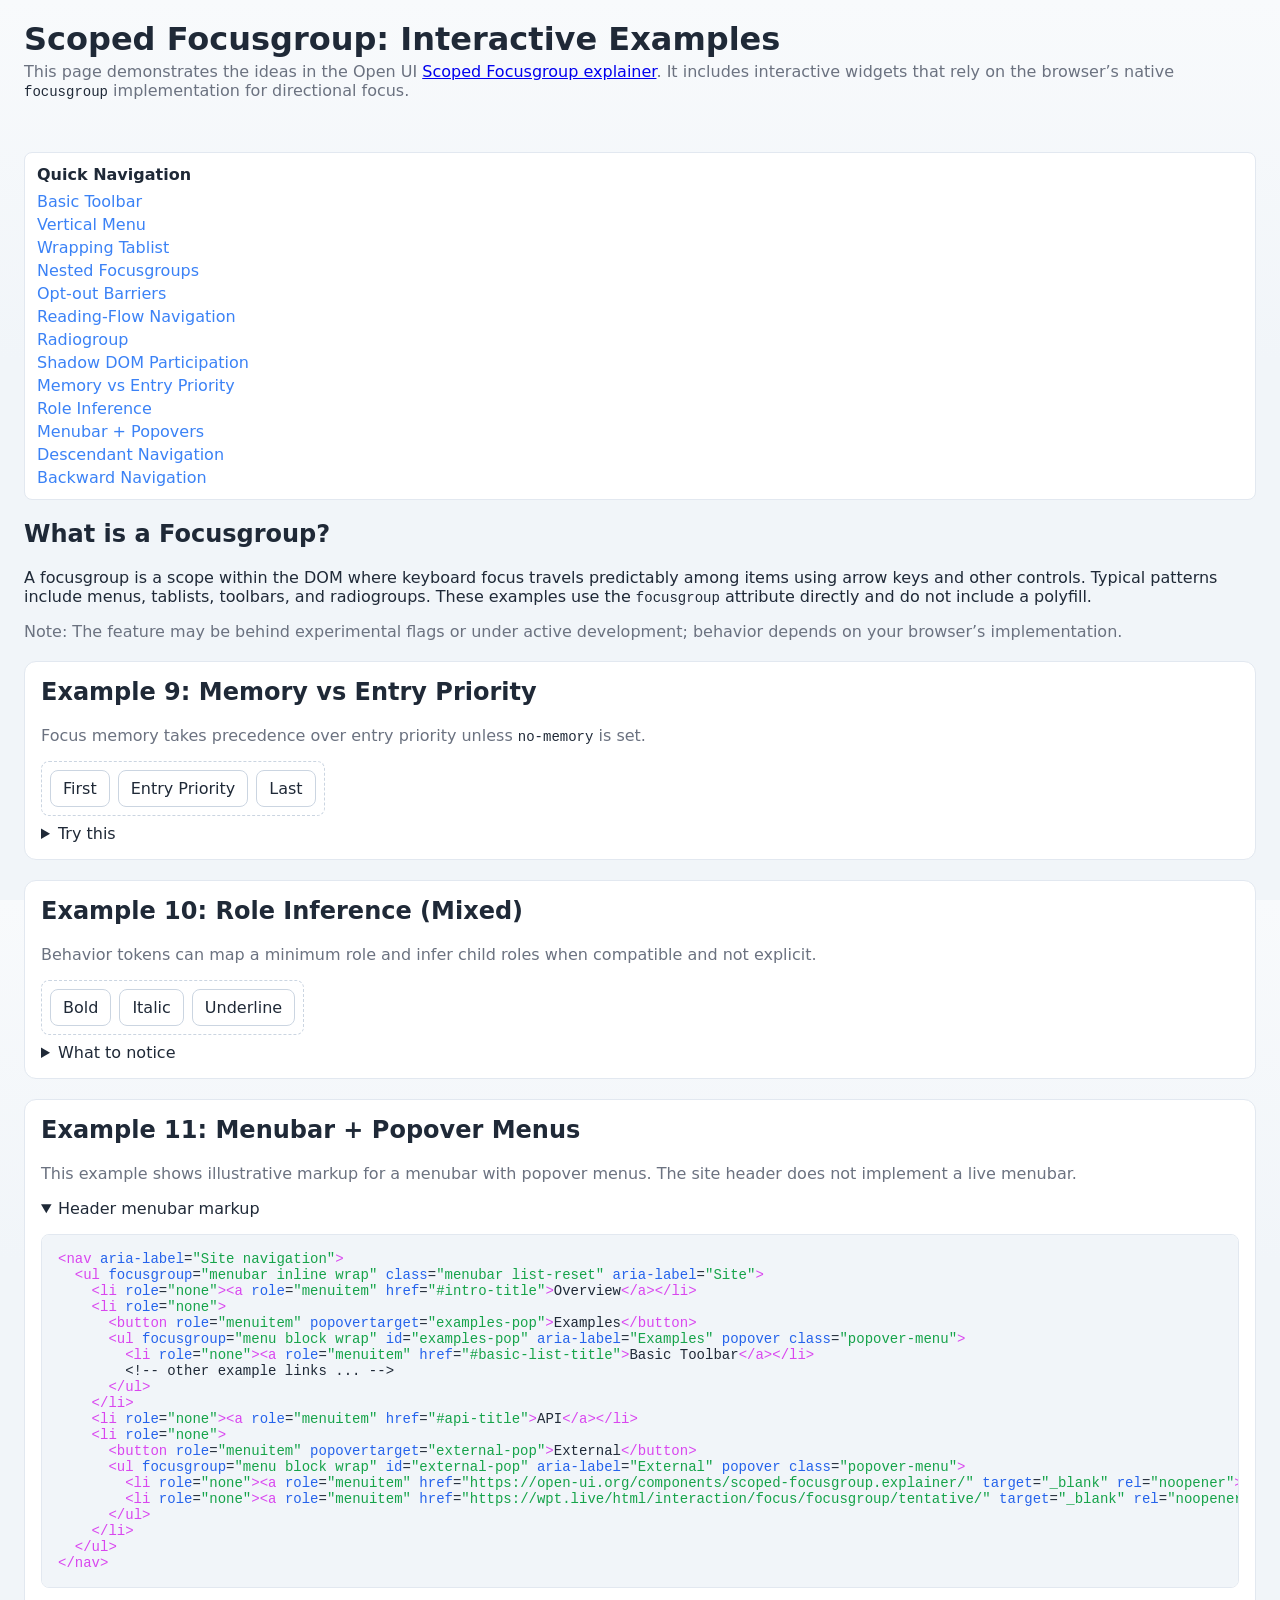
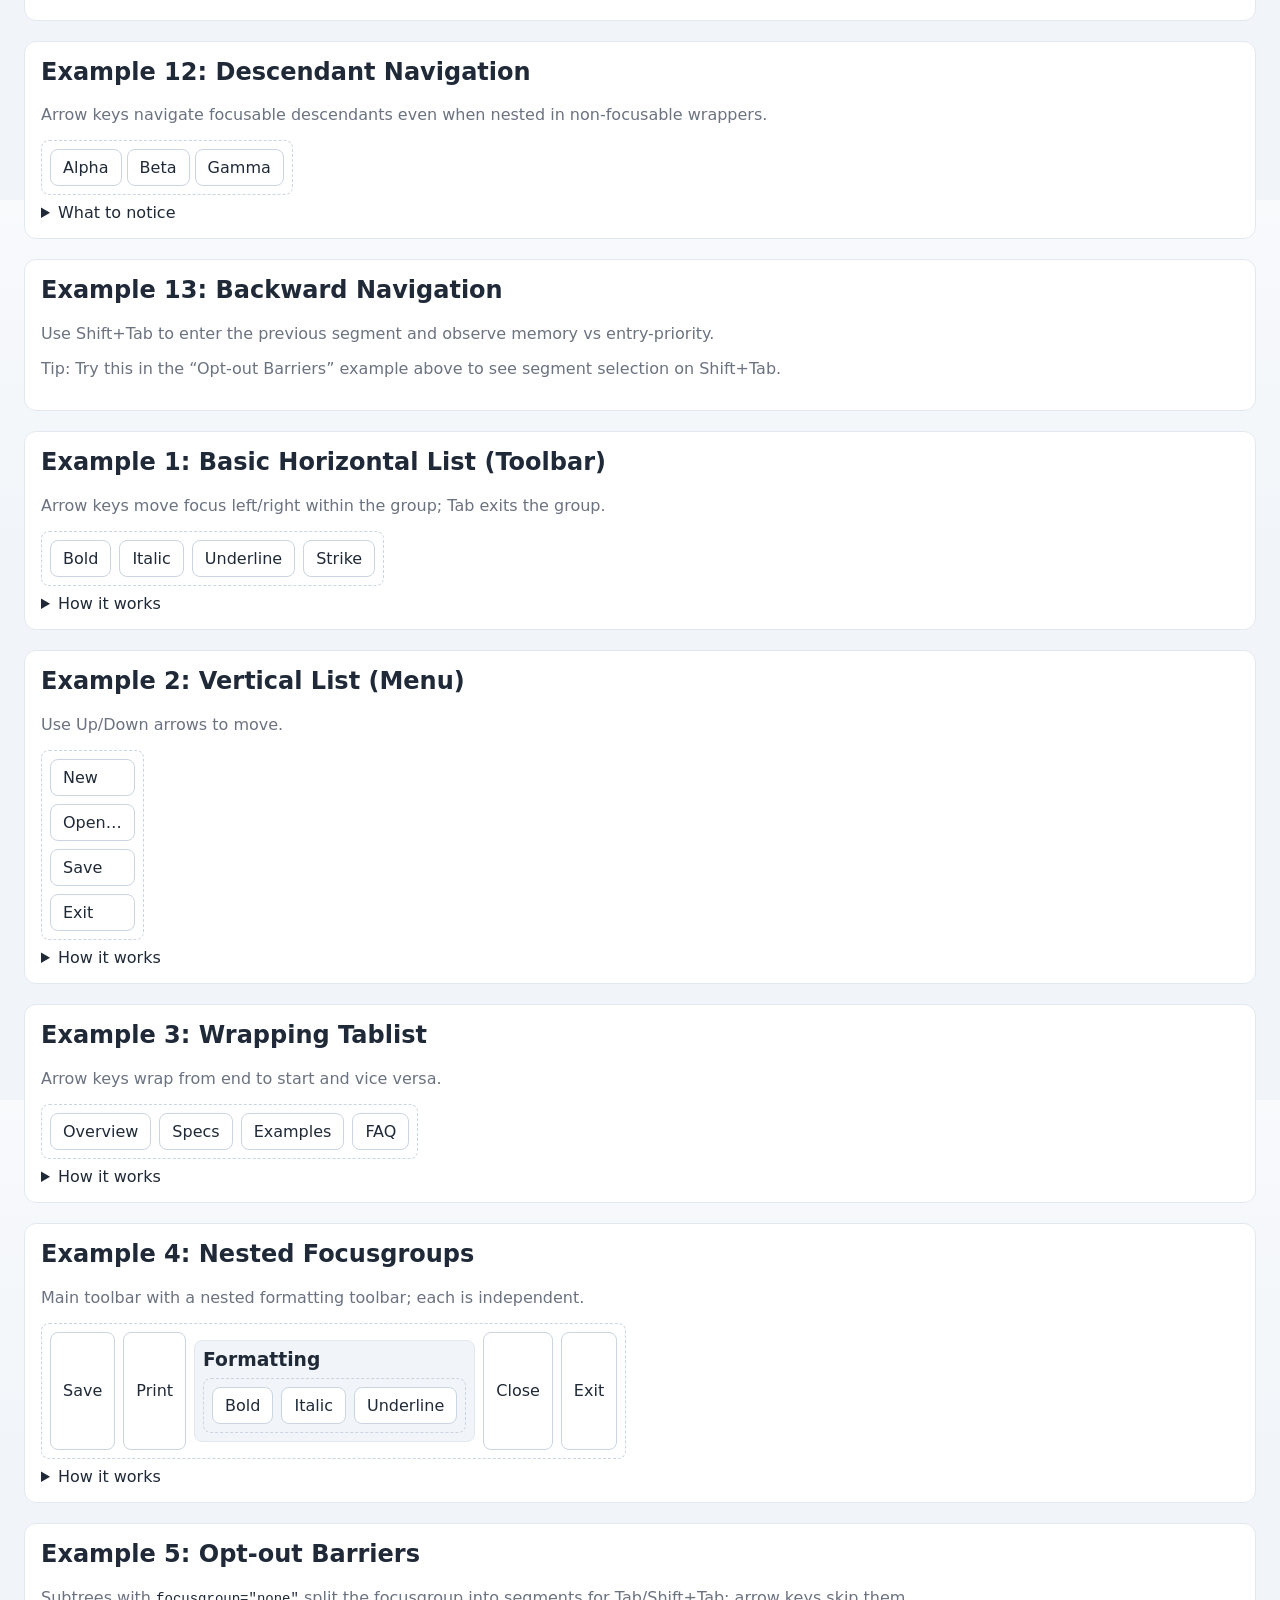
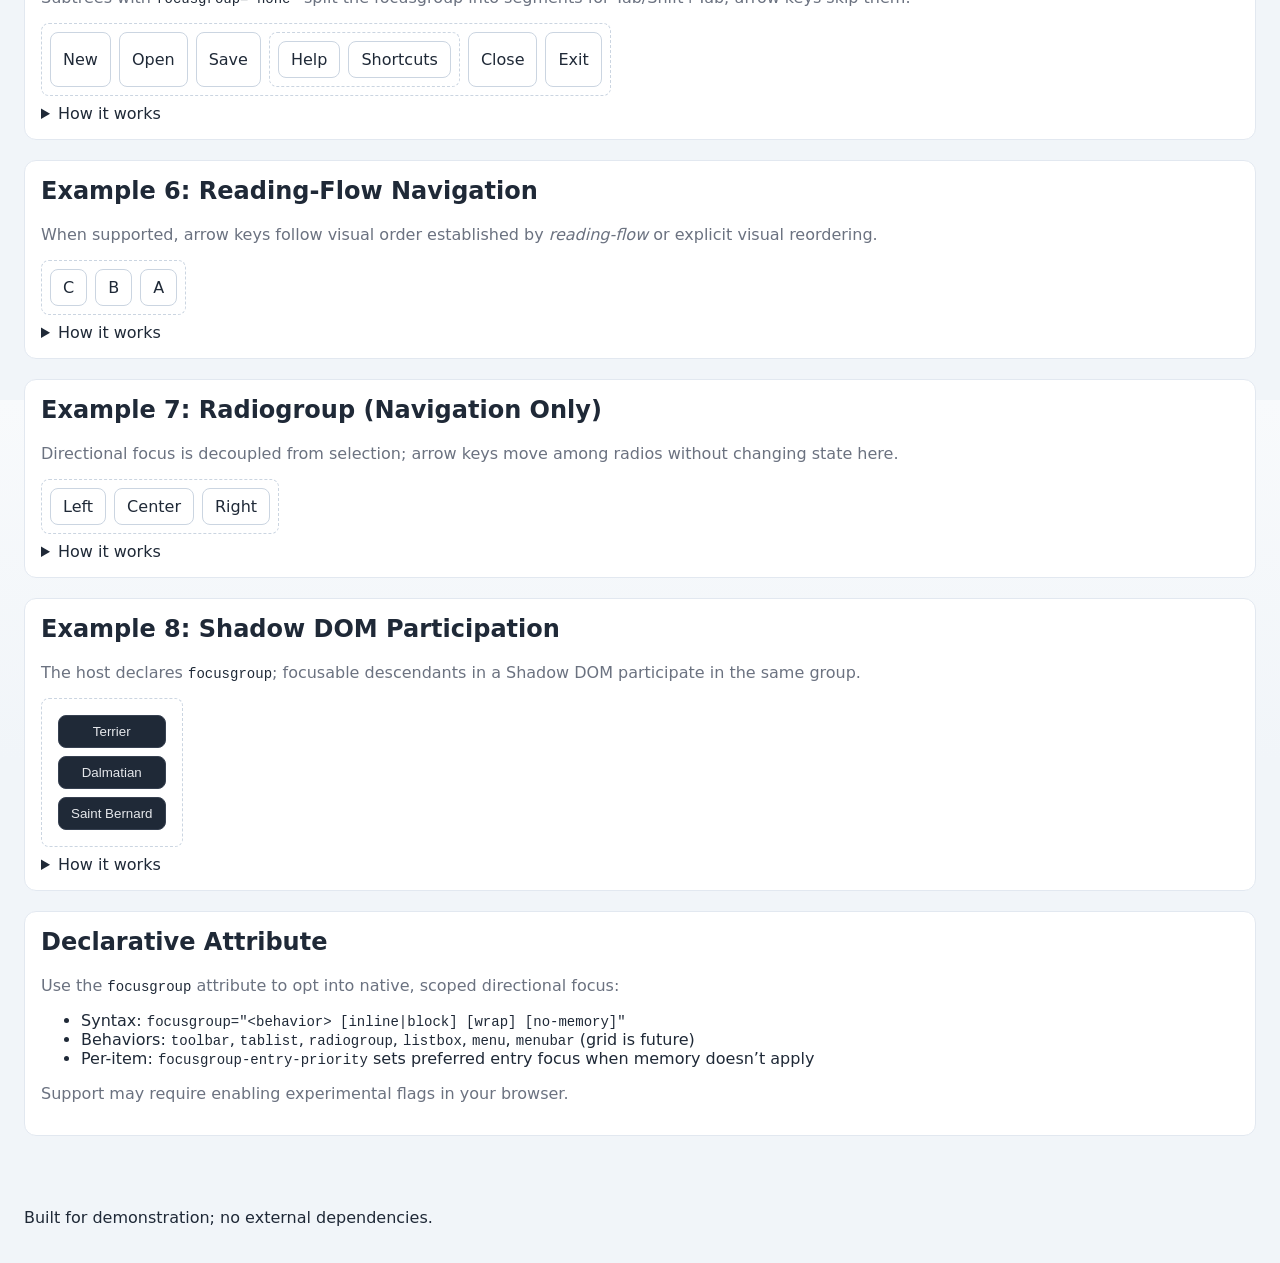
==== index.html @ 0ca44849 "Site." ====
<!doctype html>
<html lang="en">
<head>
  <meta charset="utf-8" />
  <meta name="viewport" content="width=device-width, initial-scale=1" />
  <title>Scoped Focusgroup Examples</title>
  <link rel="stylesheet" href="styles.css" />
</head>
<body>
  <header>
    <h1>Scoped Focusgroup: Interactive Examples</h1>
    <p>
      This page demonstrates the ideas in the Open UI
      <a href="https://open-ui.org/components/scoped-focusgroup.explainer/" target="_blank" rel="noopener">Scoped Focusgroup explainer</a>.
      It includes interactive widgets that rely on the browser’s native <code>focusgroup</code> implementation for directional focus.
    </p>
  </header>

  <main>
    <details class="toc" aria-label="Examples navigation" open>
      <summary>Quick Navigation</summary>
      <ul class="list-reset" focusgroup="menu block" aria-label="Table of contents">
        <li><a href="#basic-list-title">Basic Toolbar</a></li>
        <li><a href="#vertical-list-title">Vertical Menu</a></li>
        <li><a href="#wrapping-title">Wrapping Tablist</a></li>
        <li><a href="#nested-title">Nested Focusgroups</a></li>
        <li><a href="#optout-title">Opt-out Barriers</a></li>
        <li><a href="#readingflow-title">Reading-Flow Navigation</a></li>
        <li><a href="#radiogroup-title">Radiogroup</a></li>
        <li><a href="#shadow-title">Shadow DOM Participation</a></li>
        <li><a href="#memory-title">Memory vs Entry Priority</a></li>
        <li><a href="#inference-title">Role Inference</a></li>
        <li><a href="#menubar-title">Menubar + Popovers</a></li>
        <li><a href="#descendants-title">Descendant Navigation</a></li>
        <li><a href="#backward-title">Backward Navigation</a></li>
      </ul>
    </details>
    <section aria-labelledby="intro-title">
      <h2 id="intro-title">What is a Focusgroup?</h2>
      <p>
        A focusgroup is a scope within the DOM where keyboard focus travels predictably among items using arrow keys and other controls.
        Typical patterns include menus, tablists, toolbars, and radiogroups. These examples use the <code>focusgroup</code> attribute directly and do not include a polyfill.
      </p>
      <p class="muted">
        Note: The feature may be behind experimental flags or under active development; behavior depends on your browser’s implementation.
      </p>
    </section>

    <section aria-labelledby="memory-title" class="example">
      <h2 id="memory-title">Example 9: Memory vs Entry Priority</h2>
      <p>Focus memory takes precedence over entry priority unless <code>no-memory</code> is set.</p>
      <div focusgroup="toolbar inline" aria-label="Memory demo">
        <button>First</button>
        <button focusgroup-entry-priority>Entry Priority</button>
        <button>Last</button>
      </div>
      <details class="explain">
        <summary>Try this</summary>
        <ul>
          <li>Tab into the group: focus goes to “Entry Priority”.</li>
          <li>Use arrows to move to “Last”, then Tab away and Shift+Tab back: focus restores to “Last”.</li>
          <li>Change to <code>focusgroup="toolbar inline no-memory"</code> to always enter via “Entry Priority”.</li>
        </ul>
        <pre><code>&lt;div focusgroup="toolbar inline" aria-label="Memory demo"&gt;
  &lt;button&gt;First&lt;/button&gt;
  &lt;button focusgroup-entry-priority&gt;Entry Priority&lt;/button&gt;
  &lt;button&gt;Last&lt;/button&gt;
&lt;/div&gt;</code></pre>
      </details>
    </section>

    <section aria-labelledby="inference-title" class="example">
      <h2 id="inference-title">Example 10: Role Inference (Mixed)</h2>
      <p>Behavior tokens can map a minimum role and infer child roles when compatible and not explicit.</p>
      <nav id="inference-demo" focusgroup="menu inline wrap" aria-label="Formatting">
        <button focusgroup-entry-priority>Bold</button>
        <button role="menuitemcheckbox" aria-checked="true">Italic</button>
        <button>Underline</button>
      </nav>
      <details class="explain">
        <summary>What to notice</summary>
        <ul>
          <li>Children without explicit roles (Bold, Underline) may be interpreted as <code>menuitem</code> by the UA.</li>
          <li>Explicit <code>menuitemcheckbox</code> remains unchanged; tokens supply navigation behavior either way.</li>
        </ul>
        <pre><code>&lt;nav focusgroup="menu inline wrap" aria-label="Formatting"&gt;
  &lt;button focusgroup-entry-priority&gt;Bold&lt;/button&gt;
  &lt;button role="menuitemcheckbox" aria-checked="true"&gt;Italic&lt;/button&gt;
  &lt;button&gt;Underline&lt;/button&gt;
&lt;/nav&gt;</code></pre>
      </details>
    </section>

    <section aria-labelledby="menubar-title" class="example">
      <h2 id="menubar-title">Example 11: Menubar + Popover Menus</h2>
      <p>This example shows illustrative markup for a menubar with popover menus. The site header does not implement a live menubar.</p>
      <details class="explain" open>
        <summary>Header menubar markup</summary>
        <pre><code>&lt;nav aria-label="Site navigation"&gt;
  &lt;ul focusgroup="menubar inline wrap" class="menubar list-reset" aria-label="Site"&gt;
    &lt;li role="none"&gt;&lt;a role="menuitem" href="#intro-title"&gt;Overview&lt;/a&gt;&lt;/li&gt;
    &lt;li role="none"&gt;
      &lt;button role="menuitem" popovertarget="examples-pop"&gt;Examples&lt;/button&gt;
      &lt;ul focusgroup="menu block wrap" id="examples-pop" aria-label="Examples" popover class="popover-menu"&gt;
        &lt;li role="none"&gt;&lt;a role="menuitem" href="#basic-list-title"&gt;Basic Toolbar&lt;/a&gt;&lt;/li&gt;
        &lt;!-- other example links ... --&gt;
      &lt;/ul&gt;
    &lt;/li&gt;
    &lt;li role="none"&gt;&lt;a role="menuitem" href="#api-title"&gt;API&lt;/a&gt;&lt;/li&gt;
    &lt;li role="none"&gt;
      &lt;button role="menuitem" popovertarget="external-pop"&gt;External&lt;/button&gt;
      &lt;ul focusgroup="menu block wrap" id="external-pop" aria-label="External" popover class="popover-menu"&gt;
        &lt;li role="none"&gt;&lt;a role="menuitem" href="https://open-ui.org/components/scoped-focusgroup.explainer/" target="_blank" rel="noopener"&gt;Open UI&lt;/a&gt;&lt;/li&gt;
        &lt;li role="none"&gt;&lt;a role="menuitem" href="https://wpt.live/html/interaction/focus/focusgroup/tentative/" target="_blank" rel="noopener"&gt;WPT tests&lt;/a&gt;&lt;/li&gt;
      &lt;/ul&gt;
    &lt;/li&gt;
  &lt;/ul&gt;
&lt;/nav&gt;</code></pre>
      </details>
    </section>

    <section aria-labelledby="descendants-title" class="example">
      <h2 id="descendants-title">Example 12: Descendant Navigation</h2>
      <p>Arrow keys navigate focusable descendants even when nested in non-focusable wrappers.</p>
      <div focusgroup="toolbar inline" aria-label="Nested wrappers">
        <div>
          <span><button>Alpha</button></span>
          <span><button>Beta</button></span>
          <span><button>Gamma</button></span>
        </div>
      </div>
      <details class="explain">
        <summary>What to notice</summary>
        <ul>
          <li>Only the <code>button</code> descendants participate; wrappers are skipped.</li>
          <li>Directional movement follows reading/visual order, not DOM nesting depth.</li>
        </ul>
      </details>
    </section>

    <section aria-labelledby="backward-title" class="example">
      <h2 id="backward-title">Example 13: Backward Navigation</h2>
      <p>Use Shift+Tab to enter the previous segment and observe memory vs entry-priority.</p>
      <p class="muted">Tip: Try this in the “Opt-out Barriers” example above to see segment selection on Shift+Tab.</p>
    </section>

    <section aria-labelledby="basic-list-title" class="example">
      <h2 id="basic-list-title">Example 1: Basic Horizontal List (Toolbar)</h2>
      <p>
        Arrow keys move focus left/right within the group; Tab exits the group.
      </p>
      <div focusgroup="toolbar inline" aria-label="Text formatting">
        <button type="button">Bold</button>
        <button type="button">Italic</button>
        <button type="button">Underline</button>
        <button type="button">Strike</button>
      </div>
      <details class="explain">
        <summary>How it works</summary>
        <pre><code>&lt;div focusgroup="toolbar inline" aria-label="Text formatting"&gt;
  &lt;button type="button"&gt;Bold&lt;/button&gt;
  &lt;button type="button"&gt;Italic&lt;/button&gt;
  &lt;button type="button"&gt;Underline&lt;/button&gt;
  &lt;button type="button"&gt;Strike&lt;/button&gt;
&lt;/div&gt;</code></pre>
        <ul>
          <li><strong>Native</strong> roving focus, arrow keys, and memory are handled by the browser.</li>
          <li><code>focusgroup="toolbar inline"</code> enables toolbar behavior and limits to the inline axis.</li>
        </ul>
      </details>
    </section>

    <section aria-labelledby="vertical-list-title" class="example">
      <h2 id="vertical-list-title">Example 2: Vertical List (Menu)</h2>
      <p>Use Up/Down arrows to move.</p>
      <div focusgroup="menu block" aria-label="File actions">
        <div class="item" tabindex="0">New</div>
        <div class="item" tabindex="0">Open…</div>
        <div class="item" tabindex="0">Save</div>
        <div class="item" tabindex="0">Exit</div>
      </div>
      <details class="explain">
        <summary>How it works</summary>
        <pre><code>&lt;div focusgroup="menu block" aria-label="File actions"&gt;
  &lt;div class="item" tabindex="0"&gt;New&lt;/div&gt;
  &lt;div class="item" tabindex="0"&gt;Open…&lt;/div&gt;
  &lt;div class="item" tabindex="0"&gt;Save&lt;/div&gt;
  &lt;div class="item" tabindex="0"&gt;Exit&lt;/div&gt;
&lt;/div&gt;</code></pre>
        <ul>
          <li><code>focusgroup="menu block"</code> limits movement to the block axis (Up/Down).</li>
          <li>Items are simple <code>div</code>s with <code>tabindex="0"</code>.</li>
        </ul>
      </details>
    </section>

    <section aria-labelledby="wrapping-title" class="example">
      <h2 id="wrapping-title">Example 3: Wrapping Tablist</h2>
      <p>Arrow keys wrap from end to start and vice versa.</p>
      <div focusgroup="tablist inline wrap no-memory" aria-label="Sections">
        <button role="tab" type="button" aria-selected="true" focusgroup-entry-priority>Overview</button>
        <button role="tab" type="button" aria-selected="false">Specs</button>
        <button role="tab" type="button" aria-selected="false">Examples</button>
        <button role="tab" type="button" aria-selected="false">FAQ</button>
      </div>
      <details class="explain">
        <summary>How it works</summary>
        <pre><code>&lt;div focusgroup="tablist inline wrap no-memory" aria-label="Sections"&gt;
  &lt;button role="tab" type="button" aria-selected="true" focusgroup-entry-priority&gt;Overview&lt;/button&gt;
  &lt;button role="tab" type="button" aria-selected="false"&gt;Specs&lt;/button&gt;
  &lt;button role="tab" type="button" aria-selected="false"&gt;Examples&lt;/button&gt;
  &lt;button role="tab" type="button" aria-selected="false"&gt;FAQ&lt;/button&gt;
&lt;/div&gt;</code></pre>
        <ul>
          <li><code>wrap</code> enables end-to-start wrapping.</li>
          <li><code>no-memory</code> plus <code>focusgroup-entry-priority</code> ensures the selected tab gets focus on re-entry.</li>
        </ul>
      </details>
    </section>

    <section aria-labelledby="nested-title" class="example">
      <h2 id="nested-title">Example 4: Nested Focusgroups</h2>
      <p>Main toolbar with a nested formatting toolbar; each is independent.</p>
      <div focusgroup="toolbar inline" aria-label="Main toolbar">
        <button type="button">Save</button>
        <button type="button" focusgroup-entry-priority>Print</button>

        <div class="card">
          <h3>Formatting</h3>
          <div focusgroup="toolbar inline wrap" aria-label="Text formatting">
            <button type="button">Bold</button>
            <button type="button" focusgroup-entry-priority>Italic</button>
            <button type="button">Underline</button>
          </div>
        </div>

        <button type="button">Close</button>
        <button type="button" focusgroup-entry-priority>Exit</button>
      </div>
      <details class="explain">
        <summary>How it works</summary>
        <pre><code>&lt;div focusgroup="toolbar inline" aria-label="Main toolbar"&gt;
  &lt;button type="button"&gt;Save&lt;/button&gt;
  &lt;button type="button" focusgroup-entry-priority&gt;Print&lt;/button&gt;

  &lt;div class="card"&gt;
    &lt;h3&gt;Formatting&lt;/h3&gt;
    &lt;div focusgroup="toolbar inline wrap" aria-label="Text formatting"&gt;
      &lt;button type="button"&gt;Bold&lt;/button&gt;
      &lt;button type="button" focusgroup-entry-priority&gt;Italic&lt;/button&gt;
      &lt;button type="button"&gt;Underline&lt;/button&gt;
    &lt;/div&gt;
  &lt;/div&gt;

  &lt;button type="button"&gt;Close&lt;/button&gt;
  &lt;button type="button" focusgroup-entry-priority&gt;Exit&lt;/button&gt;
&lt;/div&gt;</code></pre>
        <ul>
          <li>Declaring <code>focusgroup</code> on a nested container creates an independent group.</li>
          <li>Entry priority is evaluated per group; Tab moves between segments.</li>
        </ul>
      </details>
    </section>

    <section aria-labelledby="optout-title" class="example">
      <h2 id="optout-title">Example 5: Opt-out Barriers</h2>
      <p>Subtrees with <code>focusgroup="none"</code> split the focusgroup into segments for Tab/Shift+Tab; arrow keys skip them.</p>
      <div focusgroup="toolbar inline wrap" aria-label="Document toolbar">
        <button>New</button>
        <button focusgroup-entry-priority>Open</button>
        <button>Save</button>

        <span focusgroup="none" aria-label="Help section">
          <button>Help</button>
          <button>Shortcuts</button>
        </span>

        <button>Close</button>
        <button focusgroup-entry-priority>Exit</button>
      </div>
      <details class="explain">
        <summary>How it works</summary>
        <pre><code>&lt;div focusgroup="toolbar inline wrap" aria-label="Document toolbar"&gt;
  &lt;button&gt;New&lt;/button&gt;
  &lt;button focusgroup-entry-priority&gt;Open&lt;/button&gt;
  &lt;button&gt;Save&lt;/button&gt;
  &lt;span focusgroup="none" aria-label="Help section"&gt;
    &lt;button&gt;Help&lt;/button&gt;
    &lt;button&gt;Shortcuts&lt;/button&gt;
  &lt;/span&gt;
  &lt;button&gt;Close&lt;/button&gt;
  &lt;button focusgroup-entry-priority&gt;Exit&lt;/button&gt;
&lt;/div&gt;</code></pre>
        <ul>
          <li>Tab navigation enters each segment separately; memory and entry priority apply per segment.</li>
          <li>Arrow keys traverse across segments, skipping the opted-out subtree.</li>
        </ul>
      </details>
    </section>

    <section aria-labelledby="readingflow-title" class="example">
      <h2 id="readingflow-title">Example 6: Reading-Flow Navigation</h2>
      <p>When supported, arrow keys follow visual order established by <em>reading-flow</em> or explicit visual reordering.</p>
      <div focusgroup="toolbar" aria-label="Visual order toolbar" class="visual-reorder" style="reading-flow:flex-visual;">
        <button>A</button>
        <button>B</button>
        <button>C</button>
      </div>
      <details class="explain">
        <summary>How it works</summary>
        <pre><code>&lt;div focusgroup="toolbar" style="display:flex; flex-direction:row-reverse; reading-flow:flex-visual"&gt;
  &lt;button&gt;A&lt;/button&gt;
  &lt;button&gt;B&lt;/button&gt;
  &lt;button&gt;C&lt;/button&gt;
&lt;/div&gt;</code></pre>
        <ul>
          <li>Visual order is C → B → A; arrow keys should follow visual direction when reading-flow is honored.</li>
          <li>If unsupported, navigation may fall back to DOM order.</li>
        </ul>
      </details>
    </section>

    <section aria-labelledby="radiogroup-title" class="example">
      <h2 id="radiogroup-title">Example 7: Radiogroup (Navigation Only)</h2>
      <p>Directional focus is decoupled from selection; arrow keys move among radios without changing state here.</p>
      <div focusgroup="radiogroup inline" aria-label="Text alignment">
        <button role="radio" aria-checked="true">Left</button>
        <button role="radio" aria-checked="false">Center</button>
        <button role="radio" aria-checked="false">Right</button>
      </div>
      <details class="explain">
        <summary>How it works</summary>
        <pre><code>&lt;div focusgroup="radiogroup inline" aria-label="Text alignment"&gt;
  &lt;button role="radio" aria-checked="true"&gt;Left&lt;/button&gt;
  &lt;button role="radio" aria-checked="false"&gt;Center&lt;/button&gt;
  &lt;button role="radio" aria-checked="false"&gt;Right&lt;/button&gt;
&lt;/div&gt;</code></pre>
        <ul>
          <li>Focusgroup handles directional movement; selection management (aria-checked) would be author code.</li>
        </ul>
      </details>
    </section>

    <section aria-labelledby="shadow-title" class="example">
      <h2 id="shadow-title">Example 8: Shadow DOM Participation</h2>
      <p>The host declares <code>focusgroup</code>; focusable descendants in a Shadow DOM participate in the same group.</p>
      <x-listbox focusgroup="listbox block" aria-label="Cute dogs"></x-listbox>
      <details class="explain">
        <summary>How it works</summary>
        <pre><code>&lt;x-listbox focusgroup="listbox block" aria-label="Cute dogs"&gt;&lt;/x-listbox&gt;
// JS defines &lt;x-listbox&gt; with shadow children that are focusable.
// When supported, arrow navigation reaches into shadow content.
        </code></pre>
        <ul>
          <li>Focusgroup behavior crosses Shadow DOM boundaries (subject to implementation).</li>
          <li>Nested focusgroups inside a shadow would be independent, as usual.</li>
        </ul>
      </details>
    </section>

    <section aria-labelledby="api-title" class="example">
      <h2 id="api-title">Declarative Attribute</h2>
      <p>Use the <code>focusgroup</code> attribute to opt into native, scoped directional focus:</p>
      <ul>
        <li>Syntax: <code>focusgroup="&lt;behavior&gt; [inline|block] [wrap] [no-memory]"</code></li>
        <li>Behaviors: <code>toolbar</code>, <code>tablist</code>, <code>radiogroup</code>, <code>listbox</code>, <code>menu</code>, <code>menubar</code> (grid is future)</li>
        <li>Per-item: <code>focusgroup-entry-priority</code> sets preferred entry focus when memory doesn’t apply</li>
      </ul>
      <p class="muted">Support may require enabling experimental flags in your browser.</p>
    </section>
  </main>

  <footer>
    <p>Built for demonstration; no external dependencies.</p>
  </footer>
  <script src="scripts.js"></script>
</body>
</html>
---- styles.css ----
:root {
  --bg: #0f172a;
  --bg-gradient-end: #111827;
  --panel: #111827;
  --text: #e5e7eb;
  --muted: #9ca3af;
  --accent: #60a5fa;
  --focus: #f59e0b;
  --border-subtle: #1f2937;
  --border-strong: #374151;
  --button-bg: #1f2937;
  --button-hover-border: #4b5563;
  --card-bg: #0b1020;
  --token-tag: #f472b6;
  --token-attr: #60a5fa;
  --token-string: #a3e635;
  --token-comment: #6b7280;
}

* { box-sizing: border-box; }
html, body { height: 100%; }
body {
  margin: 0;
  font-family: ui-sans-serif, system-ui, -apple-system, Segoe UI, Roboto, "Helvetica Neue", Arial, "Noto Sans", "Apple Color Emoji", "Segoe UI Emoji";
  background: linear-gradient(180deg, var(--bg), var(--bg-gradient-end) 40%);
  color: var(--text);
}
header, footer {
  padding: 1.25rem 1.5rem;
  background: transparent;
}
header h1 { margin: 0 0 .25rem; font-weight: 700; }
header p { margin: .25rem 0 0; color: var(--muted); }
main { padding: 1rem 1.5rem; }

.example { margin: 1.25rem 0; padding: 1rem; background: var(--panel); border-radius: .75rem; border: 1px solid var(--border-subtle); }
.example h2 { margin-top: 0; }
.example p { color: var(--muted); }
.explain { margin-top: .5rem; }
.explain summary { cursor: pointer; }
.toc { margin: 1rem 0; padding: .75rem; background: var(--panel); border: 1px solid var(--border-subtle); border-radius: .5rem; }
.toc > summary { cursor: pointer; margin: 0 0 .5rem; font-weight: 600; list-style: none; }
.toc > summary::-webkit-details-marker { display: none; }
.toc a { color: var(--accent); text-decoration: none; }
.toc a:hover { text-decoration: underline; }

/* Make the TOC's focusgroup look like a simple list */
.toc [focusgroup] {
  display: flex;
  flex-direction: column;
  gap: .25rem;
  padding: 0;
  border: 0;
}

.section-link { margin-left: .5rem; color: var(--muted); text-decoration: none; }
.section-link:hover { color: var(--accent); text-decoration: underline; }


  /* Shared layout utilities to avoid inline duplication */
  .list-reset { list-style: none; padding: 0; margin: 0; }
  .menubar { display: flex; gap: .75rem; }
  .popover-menu {
    list-style: none;
    margin: .5rem 0;
    padding: .5rem;
    background: var(--panel);
    border: 1px solid var(--border-subtle);
    border-radius: .5rem;
    box-shadow: 0 8px 24px rgba(0,0,0,0.35);
    min-width: 220px;
  }
  .popover-menu { display: none; }
  .popover-menu:popover-open { display: block; }
  .popover-menu a[role="menuitem"],
  .popover-menu button[role="menuitem"] {
    display: block;
    width: 100%;
    text-align: left;
    padding: .5rem .75rem;
    border: 1px solid transparent;
    background: transparent;
    color: var(--text);
    border-radius: .375rem;
    text-decoration: none;
  }
  .popover-menu a[role="menuitem"]:hover,
  .popover-menu button[role="menuitem"]:hover {
    border-color: var(--button-hover-border);
    background: rgba(255,255,255,0.04);
  }
  .visual-reorder { display: flex; flex-direction: row-reverse; gap: .5rem; }

[focusgroup] {
  display: inline-flex;
  gap: .5rem;
  padding: .5rem;
  border: 1px dashed var(--border-strong);
  border-radius: .5rem;
}
[focusgroup][data-orientation="vertical"],
[focusgroup~="block"] {
  display: inline-flex;
  flex-direction: column;
}

button, .item, select {
  appearance: none;
  border: 1px solid var(--border-strong);
  background: var(--button-bg);
  color: var(--text);
  padding: .5rem .75rem;
  border-radius: .5rem;
  cursor: pointer;
  font-family: inherit;
  font-size: inherit;
}
button:focus-visible, .item:focus-visible, select:focus-visible { outline: 2px solid var(--focus); outline-offset: 2px; }
button:hover, .item:hover, select:hover { border-color: var(--button-hover-border); }

.card { margin: .5rem 0; padding: .5rem; border-radius: .5rem; background: var(--card-bg); border: 1px solid var(--border-subtle); }
.card h3 { margin: 0 0 .5rem; }

.scroll-container {
  overflow-x: auto;
  white-space: nowrap;
  max-width: 300px;
  padding-bottom: .5rem; /* Space for scrollbar */
}

pre {
  background: var(--card-bg);
  padding: 1rem;
  border-radius: .5rem;
  overflow-x: auto;
  border: 1px solid var(--border-subtle);
  margin: 1rem 0;
}
code {
  font-family: ui-monospace, SFMono-Regular, Menlo, Monaco, Consolas, "Liberation Mono", "Courier New", monospace;
  font-size: .875rem;
  color: var(--text);
}
.token-tag { color: var(--token-tag); }
.token-attr { color: var(--token-attr); }
.token-string { color: var(--token-string); }
.token-comment { color: var(--token-comment); }

.muted { color: var(--muted); }

@media (prefers-color-scheme: light) {
  :root {
    --bg: #f8fafc;
    --bg-gradient-end: #f1f5f9;
    --panel: #ffffff;
    --text: #1f2937;
    --muted: #6b7280;
    --accent: #3b82f6;
    --focus: #d97706;
    --border-subtle: #e2e8f0;
    --border-strong: #cbd5e1;
    --button-bg: #ffffff;
    --button-hover-border: #94a3b8;
    --card-bg: #f1f5f9;
    --token-tag: #d946ef;
    --token-attr: #2563eb;
    --token-string: #16a34a;
    --token-comment: #6b7280;
  }
}
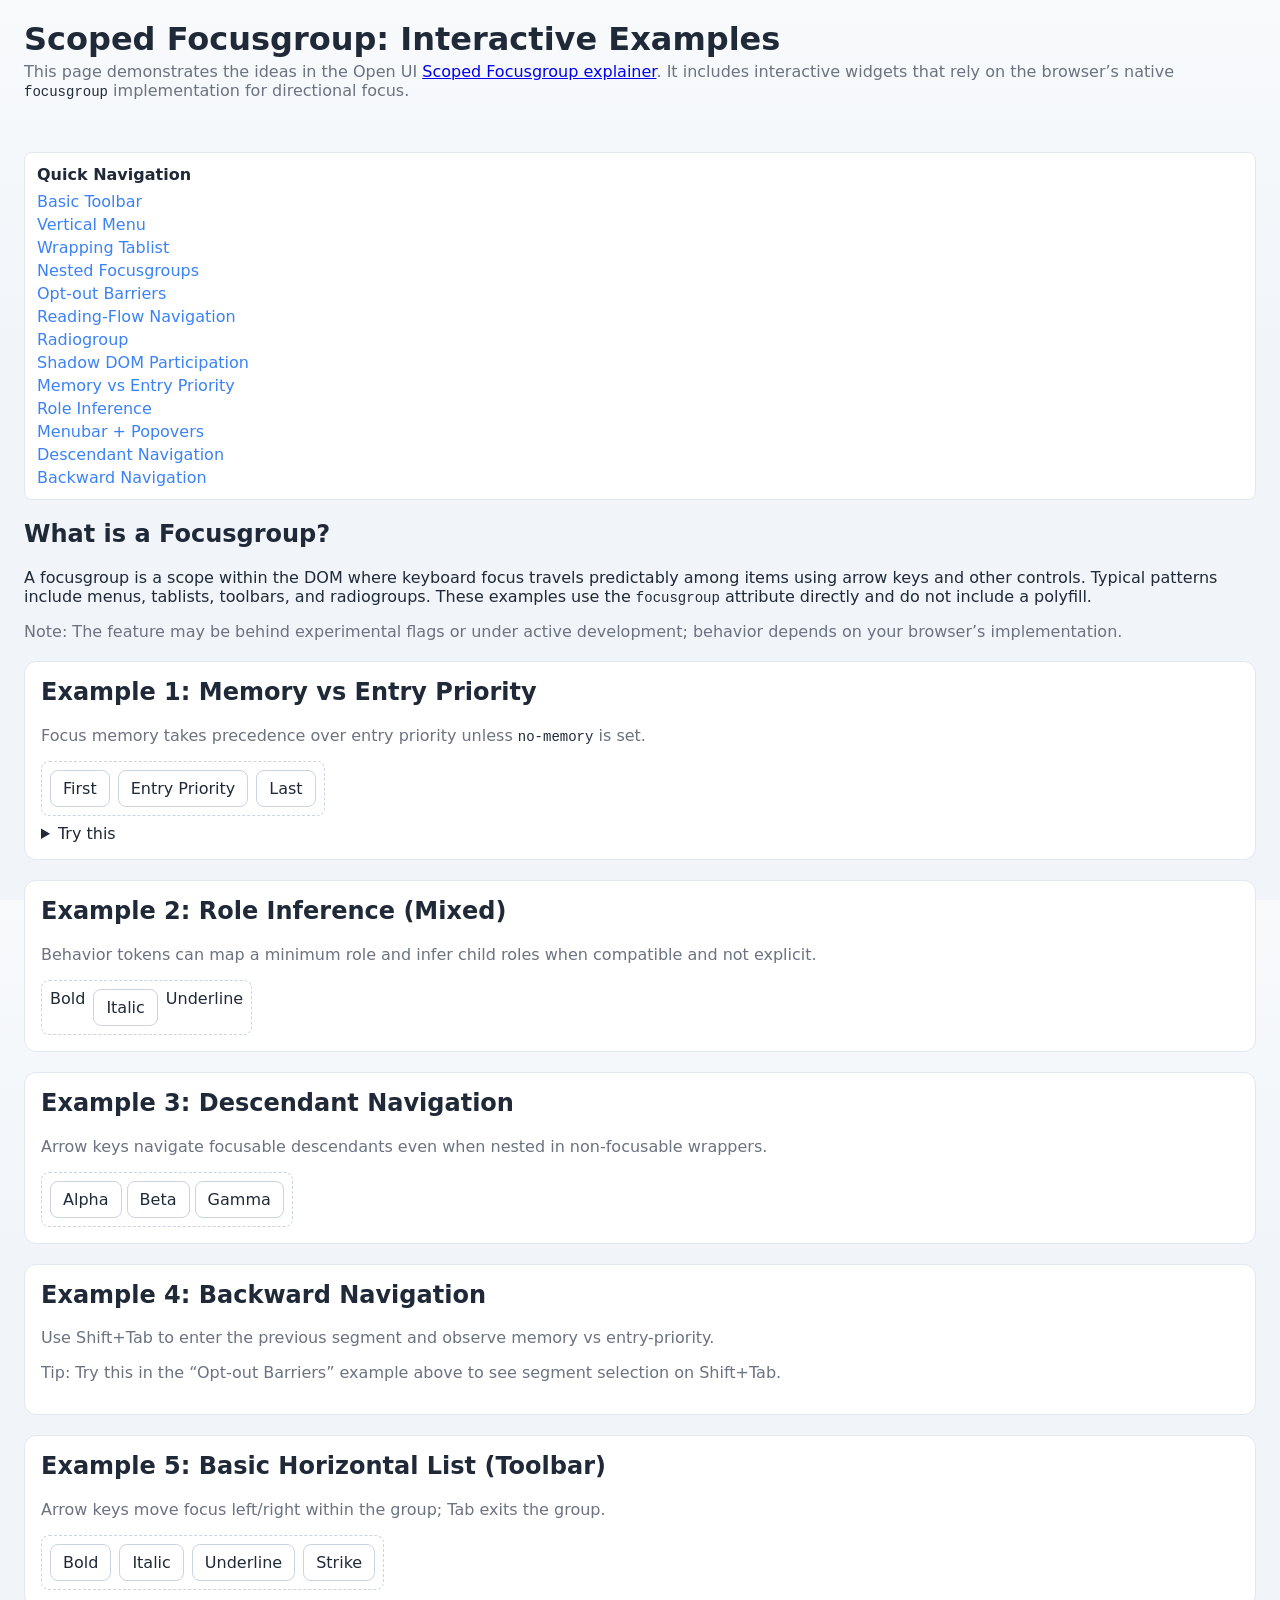
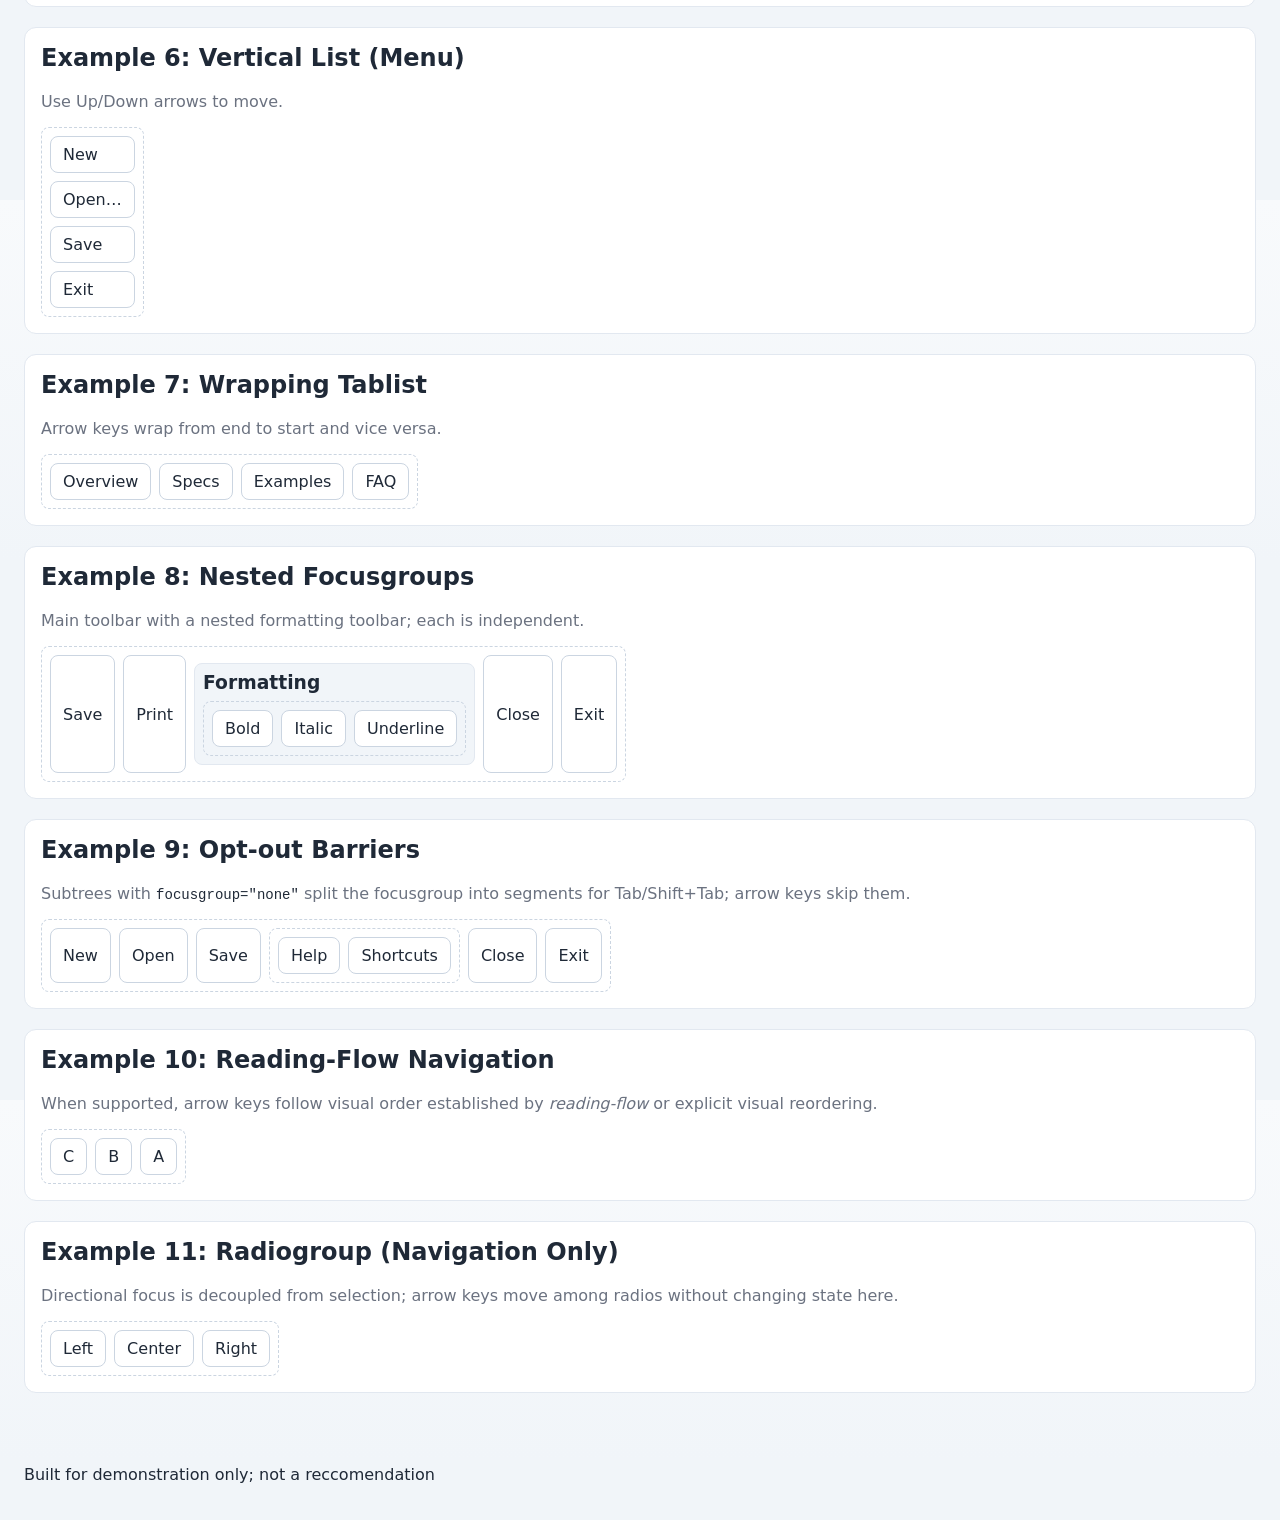
==== commit fbbe082e: "cleanup" ====
--- a/index.html
+++ b/index.html
@@ -47,7 +47,7 @@
     </section>
 
     <section aria-labelledby="memory-title" class="example">
-      <h2 id="memory-title">Example 9: Memory vs Entry Priority</h2>
+      <h2 id="memory-title">Example 1: Memory vs Entry Priority</h2>
       <p>Focus memory takes precedence over entry priority unless <code>no-memory</code> is set.</p>
       <div focusgroup="toolbar inline" aria-label="Memory demo">
         <button>First</button>
@@ -70,57 +70,18 @@
     </section>
 
     <section aria-labelledby="inference-title" class="example">
-      <h2 id="inference-title">Example 10: Role Inference (Mixed)</h2>
+      <h2 id="inference-title">Example 2: Role Inference (Mixed)</h2>
       <p>Behavior tokens can map a minimum role and infer child roles when compatible and not explicit.</p>
-      <nav id="inference-demo" focusgroup="menu inline wrap" aria-label="Formatting">
-        <button focusgroup-entry-priority>Bold</button>
+      <div id="inference-demo" focusgroup="menu inline wrap" aria-label="Formatting">
+        <div tabindex=0 focusgroup-entry-priority>Bold</div>
         <button role="menuitemcheckbox" aria-checked="true">Italic</button>
-        <button>Underline</button>
-      </nav>
-      <details class="explain">
-        <summary>What to notice</summary>
-        <ul>
-          <li>Children without explicit roles (Bold, Underline) may be interpreted as <code>menuitem</code> by the UA.</li>
-          <li>Explicit <code>menuitemcheckbox</code> remains unchanged; tokens supply navigation behavior either way.</li>
-        </ul>
-        <pre><code>&lt;nav focusgroup="menu inline wrap" aria-label="Formatting"&gt;
-  &lt;button focusgroup-entry-priority&gt;Bold&lt;/button&gt;
-  &lt;button role="menuitemcheckbox" aria-checked="true"&gt;Italic&lt;/button&gt;
-  &lt;button&gt;Underline&lt;/button&gt;
-&lt;/nav&gt;</code></pre>
-      </details>
-    </section>
-
-    <section aria-labelledby="menubar-title" class="example">
-      <h2 id="menubar-title">Example 11: Menubar + Popover Menus</h2>
-      <p>This example shows illustrative markup for a menubar with popover menus. The site header does not implement a live menubar.</p>
-      <details class="explain" open>
-        <summary>Header menubar markup</summary>
-        <pre><code>&lt;nav aria-label="Site navigation"&gt;
-  &lt;ul focusgroup="menubar inline wrap" class="menubar list-reset" aria-label="Site"&gt;
-    &lt;li role="none"&gt;&lt;a role="menuitem" href="#intro-title"&gt;Overview&lt;/a&gt;&lt;/li&gt;
-    &lt;li role="none"&gt;
-      &lt;button role="menuitem" popovertarget="examples-pop"&gt;Examples&lt;/button&gt;
-      &lt;ul focusgroup="menu block wrap" id="examples-pop" aria-label="Examples" popover class="popover-menu"&gt;
-        &lt;li role="none"&gt;&lt;a role="menuitem" href="#basic-list-title"&gt;Basic Toolbar&lt;/a&gt;&lt;/li&gt;
-        &lt;!-- other example links ... --&gt;
-      &lt;/ul&gt;
-    &lt;/li&gt;
-    &lt;li role="none"&gt;&lt;a role="menuitem" href="#api-title"&gt;API&lt;/a&gt;&lt;/li&gt;
-    &lt;li role="none"&gt;
-      &lt;button role="menuitem" popovertarget="external-pop"&gt;External&lt;/button&gt;
-      &lt;ul focusgroup="menu block wrap" id="external-pop" aria-label="External" popover class="popover-menu"&gt;
-        &lt;li role="none"&gt;&lt;a role="menuitem" href="https://open-ui.org/components/scoped-focusgroup.explainer/" target="_blank" rel="noopener"&gt;Open UI&lt;/a&gt;&lt;/li&gt;
-        &lt;li role="none"&gt;&lt;a role="menuitem" href="https://wpt.live/html/interaction/focus/focusgroup/tentative/" target="_blank" rel="noopener"&gt;WPT tests&lt;/a&gt;&lt;/li&gt;
-      &lt;/ul&gt;
-    &lt;/li&gt;
-  &lt;/ul&gt;
-&lt;/nav&gt;</code></pre>
-      </details>
-    </section>
-
+        <div tabindex=0 >Underline</div>
+      </div>
+    </section>
+
+    
     <section aria-labelledby="descendants-title" class="example">
-      <h2 id="descendants-title">Example 12: Descendant Navigation</h2>
+      <h2 id="descendants-title">Example 3: Descendant Navigation</h2>
       <p>Arrow keys navigate focusable descendants even when nested in non-focusable wrappers.</p>
       <div focusgroup="toolbar inline" aria-label="Nested wrappers">
         <div>
@@ -129,23 +90,16 @@
           <span><button>Gamma</button></span>
         </div>
       </div>
-      <details class="explain">
-        <summary>What to notice</summary>
-        <ul>
-          <li>Only the <code>button</code> descendants participate; wrappers are skipped.</li>
-          <li>Directional movement follows reading/visual order, not DOM nesting depth.</li>
-        </ul>
-      </details>
     </section>
 
     <section aria-labelledby="backward-title" class="example">
-      <h2 id="backward-title">Example 13: Backward Navigation</h2>
+      <h2 id="backward-title">Example 4: Backward Navigation</h2>
       <p>Use Shift+Tab to enter the previous segment and observe memory vs entry-priority.</p>
       <p class="muted">Tip: Try this in the “Opt-out Barriers” example above to see segment selection on Shift+Tab.</p>
     </section>
 
     <section aria-labelledby="basic-list-title" class="example">
-      <h2 id="basic-list-title">Example 1: Basic Horizontal List (Toolbar)</h2>
+      <h2 id="basic-list-title">Example 5: Basic Horizontal List (Toolbar)</h2>
       <p>
         Arrow keys move focus left/right within the group; Tab exits the group.
       </p>
@@ -155,23 +109,10 @@
         <button type="button">Underline</button>
         <button type="button">Strike</button>
       </div>
-      <details class="explain">
-        <summary>How it works</summary>
-        <pre><code>&lt;div focusgroup="toolbar inline" aria-label="Text formatting"&gt;
-  &lt;button type="button"&gt;Bold&lt;/button&gt;
-  &lt;button type="button"&gt;Italic&lt;/button&gt;
-  &lt;button type="button"&gt;Underline&lt;/button&gt;
-  &lt;button type="button"&gt;Strike&lt;/button&gt;
-&lt;/div&gt;</code></pre>
-        <ul>
-          <li><strong>Native</strong> roving focus, arrow keys, and memory are handled by the browser.</li>
-          <li><code>focusgroup="toolbar inline"</code> enables toolbar behavior and limits to the inline axis.</li>
-        </ul>
-      </details>
     </section>
 
     <section aria-labelledby="vertical-list-title" class="example">
-      <h2 id="vertical-list-title">Example 2: Vertical List (Menu)</h2>
+      <h2 id="vertical-list-title">Example 6: Vertical List (Menu)</h2>
       <p>Use Up/Down arrows to move.</p>
       <div focusgroup="menu block" aria-label="File actions">
         <div class="item" tabindex="0">New</div>
@@ -179,23 +120,11 @@
         <div class="item" tabindex="0">Save</div>
         <div class="item" tabindex="0">Exit</div>
       </div>
-      <details class="explain">
-        <summary>How it works</summary>
-        <pre><code>&lt;div focusgroup="menu block" aria-label="File actions"&gt;
-  &lt;div class="item" tabindex="0"&gt;New&lt;/div&gt;
-  &lt;div class="item" tabindex="0"&gt;Open…&lt;/div&gt;
-  &lt;div class="item" tabindex="0"&gt;Save&lt;/div&gt;
-  &lt;div class="item" tabindex="0"&gt;Exit&lt;/div&gt;
-&lt;/div&gt;</code></pre>
-        <ul>
-          <li><code>focusgroup="menu block"</code> limits movement to the block axis (Up/Down).</li>
-          <li>Items are simple <code>div</code>s with <code>tabindex="0"</code>.</li>
-        </ul>
-      </details>
+    
     </section>
 
     <section aria-labelledby="wrapping-title" class="example">
-      <h2 id="wrapping-title">Example 3: Wrapping Tablist</h2>
+      <h2 id="wrapping-title">Example 7: Wrapping Tablist</h2>
       <p>Arrow keys wrap from end to start and vice versa.</p>
       <div focusgroup="tablist inline wrap no-memory" aria-label="Sections">
         <button role="tab" type="button" aria-selected="true" focusgroup-entry-priority>Overview</button>
@@ -203,23 +132,11 @@
         <button role="tab" type="button" aria-selected="false">Examples</button>
         <button role="tab" type="button" aria-selected="false">FAQ</button>
       </div>
-      <details class="explain">
-        <summary>How it works</summary>
-        <pre><code>&lt;div focusgroup="tablist inline wrap no-memory" aria-label="Sections"&gt;
-  &lt;button role="tab" type="button" aria-selected="true" focusgroup-entry-priority&gt;Overview&lt;/button&gt;
-  &lt;button role="tab" type="button" aria-selected="false"&gt;Specs&lt;/button&gt;
-  &lt;button role="tab" type="button" aria-selected="false"&gt;Examples&lt;/button&gt;
-  &lt;button role="tab" type="button" aria-selected="false"&gt;FAQ&lt;/button&gt;
-&lt;/div&gt;</code></pre>
-        <ul>
-          <li><code>wrap</code> enables end-to-start wrapping.</li>
-          <li><code>no-memory</code> plus <code>focusgroup-entry-priority</code> ensures the selected tab gets focus on re-entry.</li>
-        </ul>
-      </details>
+     
     </section>
 
     <section aria-labelledby="nested-title" class="example">
-      <h2 id="nested-title">Example 4: Nested Focusgroups</h2>
+      <h2 id="nested-title">Example 8: Nested Focusgroups</h2>
       <p>Main toolbar with a nested formatting toolbar; each is independent.</p>
       <div focusgroup="toolbar inline" aria-label="Main toolbar">
         <button type="button">Save</button>
@@ -237,33 +154,10 @@
         <button type="button">Close</button>
         <button type="button" focusgroup-entry-priority>Exit</button>
       </div>
-      <details class="explain">
-        <summary>How it works</summary>
-        <pre><code>&lt;div focusgroup="toolbar inline" aria-label="Main toolbar"&gt;
-  &lt;button type="button"&gt;Save&lt;/button&gt;
-  &lt;button type="button" focusgroup-entry-priority&gt;Print&lt;/button&gt;
-
-  &lt;div class="card"&gt;
-    &lt;h3&gt;Formatting&lt;/h3&gt;
-    &lt;div focusgroup="toolbar inline wrap" aria-label="Text formatting"&gt;
-      &lt;button type="button"&gt;Bold&lt;/button&gt;
-      &lt;button type="button" focusgroup-entry-priority&gt;Italic&lt;/button&gt;
-      &lt;button type="button"&gt;Underline&lt;/button&gt;
-    &lt;/div&gt;
-  &lt;/div&gt;
-
-  &lt;button type="button"&gt;Close&lt;/button&gt;
-  &lt;button type="button" focusgroup-entry-priority&gt;Exit&lt;/button&gt;
-&lt;/div&gt;</code></pre>
-        <ul>
-          <li>Declaring <code>focusgroup</code> on a nested container creates an independent group.</li>
-          <li>Entry priority is evaluated per group; Tab moves between segments.</li>
-        </ul>
-      </details>
     </section>
 
     <section aria-labelledby="optout-title" class="example">
-      <h2 id="optout-title">Example 5: Opt-out Barriers</h2>
+      <h2 id="optout-title">Example 9: Opt-out Barriers</h2>
       <p>Subtrees with <code>focusgroup="none"</code> split the focusgroup into segments for Tab/Shift+Tab; arrow keys skip them.</p>
       <div focusgroup="toolbar inline wrap" aria-label="Document toolbar">
         <button>New</button>
@@ -278,100 +172,31 @@
         <button>Close</button>
         <button focusgroup-entry-priority>Exit</button>
       </div>
-      <details class="explain">
-        <summary>How it works</summary>
-        <pre><code>&lt;div focusgroup="toolbar inline wrap" aria-label="Document toolbar"&gt;
-  &lt;button&gt;New&lt;/button&gt;
-  &lt;button focusgroup-entry-priority&gt;Open&lt;/button&gt;
-  &lt;button&gt;Save&lt;/button&gt;
-  &lt;span focusgroup="none" aria-label="Help section"&gt;
-    &lt;button&gt;Help&lt;/button&gt;
-    &lt;button&gt;Shortcuts&lt;/button&gt;
-  &lt;/span&gt;
-  &lt;button&gt;Close&lt;/button&gt;
-  &lt;button focusgroup-entry-priority&gt;Exit&lt;/button&gt;
-&lt;/div&gt;</code></pre>
-        <ul>
-          <li>Tab navigation enters each segment separately; memory and entry priority apply per segment.</li>
-          <li>Arrow keys traverse across segments, skipping the opted-out subtree.</li>
-        </ul>
-      </details>
     </section>
 
     <section aria-labelledby="readingflow-title" class="example">
-      <h2 id="readingflow-title">Example 6: Reading-Flow Navigation</h2>
+      <h2 id="readingflow-title">Example 10: Reading-Flow Navigation</h2>
       <p>When supported, arrow keys follow visual order established by <em>reading-flow</em> or explicit visual reordering.</p>
       <div focusgroup="toolbar" aria-label="Visual order toolbar" class="visual-reorder" style="reading-flow:flex-visual;">
         <button>A</button>
         <button>B</button>
         <button>C</button>
       </div>
-      <details class="explain">
-        <summary>How it works</summary>
-        <pre><code>&lt;div focusgroup="toolbar" style="display:flex; flex-direction:row-reverse; reading-flow:flex-visual"&gt;
-  &lt;button&gt;A&lt;/button&gt;
-  &lt;button&gt;B&lt;/button&gt;
-  &lt;button&gt;C&lt;/button&gt;
-&lt;/div&gt;</code></pre>
-        <ul>
-          <li>Visual order is C → B → A; arrow keys should follow visual direction when reading-flow is honored.</li>
-          <li>If unsupported, navigation may fall back to DOM order.</li>
-        </ul>
-      </details>
     </section>
 
     <section aria-labelledby="radiogroup-title" class="example">
-      <h2 id="radiogroup-title">Example 7: Radiogroup (Navigation Only)</h2>
+      <h2 id="radiogroup-title">Example 11: Radiogroup (Navigation Only)</h2>
       <p>Directional focus is decoupled from selection; arrow keys move among radios without changing state here.</p>
       <div focusgroup="radiogroup inline" aria-label="Text alignment">
         <button role="radio" aria-checked="true">Left</button>
         <button role="radio" aria-checked="false">Center</button>
         <button role="radio" aria-checked="false">Right</button>
       </div>
-      <details class="explain">
-        <summary>How it works</summary>
-        <pre><code>&lt;div focusgroup="radiogroup inline" aria-label="Text alignment"&gt;
-  &lt;button role="radio" aria-checked="true"&gt;Left&lt;/button&gt;
-  &lt;button role="radio" aria-checked="false"&gt;Center&lt;/button&gt;
-  &lt;button role="radio" aria-checked="false"&gt;Right&lt;/button&gt;
-&lt;/div&gt;</code></pre>
-        <ul>
-          <li>Focusgroup handles directional movement; selection management (aria-checked) would be author code.</li>
-        </ul>
-      </details>
-    </section>
-
-    <section aria-labelledby="shadow-title" class="example">
-      <h2 id="shadow-title">Example 8: Shadow DOM Participation</h2>
-      <p>The host declares <code>focusgroup</code>; focusable descendants in a Shadow DOM participate in the same group.</p>
-      <x-listbox focusgroup="listbox block" aria-label="Cute dogs"></x-listbox>
-      <details class="explain">
-        <summary>How it works</summary>
-        <pre><code>&lt;x-listbox focusgroup="listbox block" aria-label="Cute dogs"&gt;&lt;/x-listbox&gt;
-// JS defines &lt;x-listbox&gt; with shadow children that are focusable.
-// When supported, arrow navigation reaches into shadow content.
-        </code></pre>
-        <ul>
-          <li>Focusgroup behavior crosses Shadow DOM boundaries (subject to implementation).</li>
-          <li>Nested focusgroups inside a shadow would be independent, as usual.</li>
-        </ul>
-      </details>
-    </section>
-
-    <section aria-labelledby="api-title" class="example">
-      <h2 id="api-title">Declarative Attribute</h2>
-      <p>Use the <code>focusgroup</code> attribute to opt into native, scoped directional focus:</p>
-      <ul>
-        <li>Syntax: <code>focusgroup="&lt;behavior&gt; [inline|block] [wrap] [no-memory]"</code></li>
-        <li>Behaviors: <code>toolbar</code>, <code>tablist</code>, <code>radiogroup</code>, <code>listbox</code>, <code>menu</code>, <code>menubar</code> (grid is future)</li>
-        <li>Per-item: <code>focusgroup-entry-priority</code> sets preferred entry focus when memory doesn’t apply</li>
-      </ul>
-      <p class="muted">Support may require enabling experimental flags in your browser.</p>
     </section>
   </main>
 
   <footer>
-    <p>Built for demonstration; no external dependencies.</p>
+    <p>Built for demonstration only; not a reccomendation</p>
   </footer>
   <script src="scripts.js"></script>
 </body>
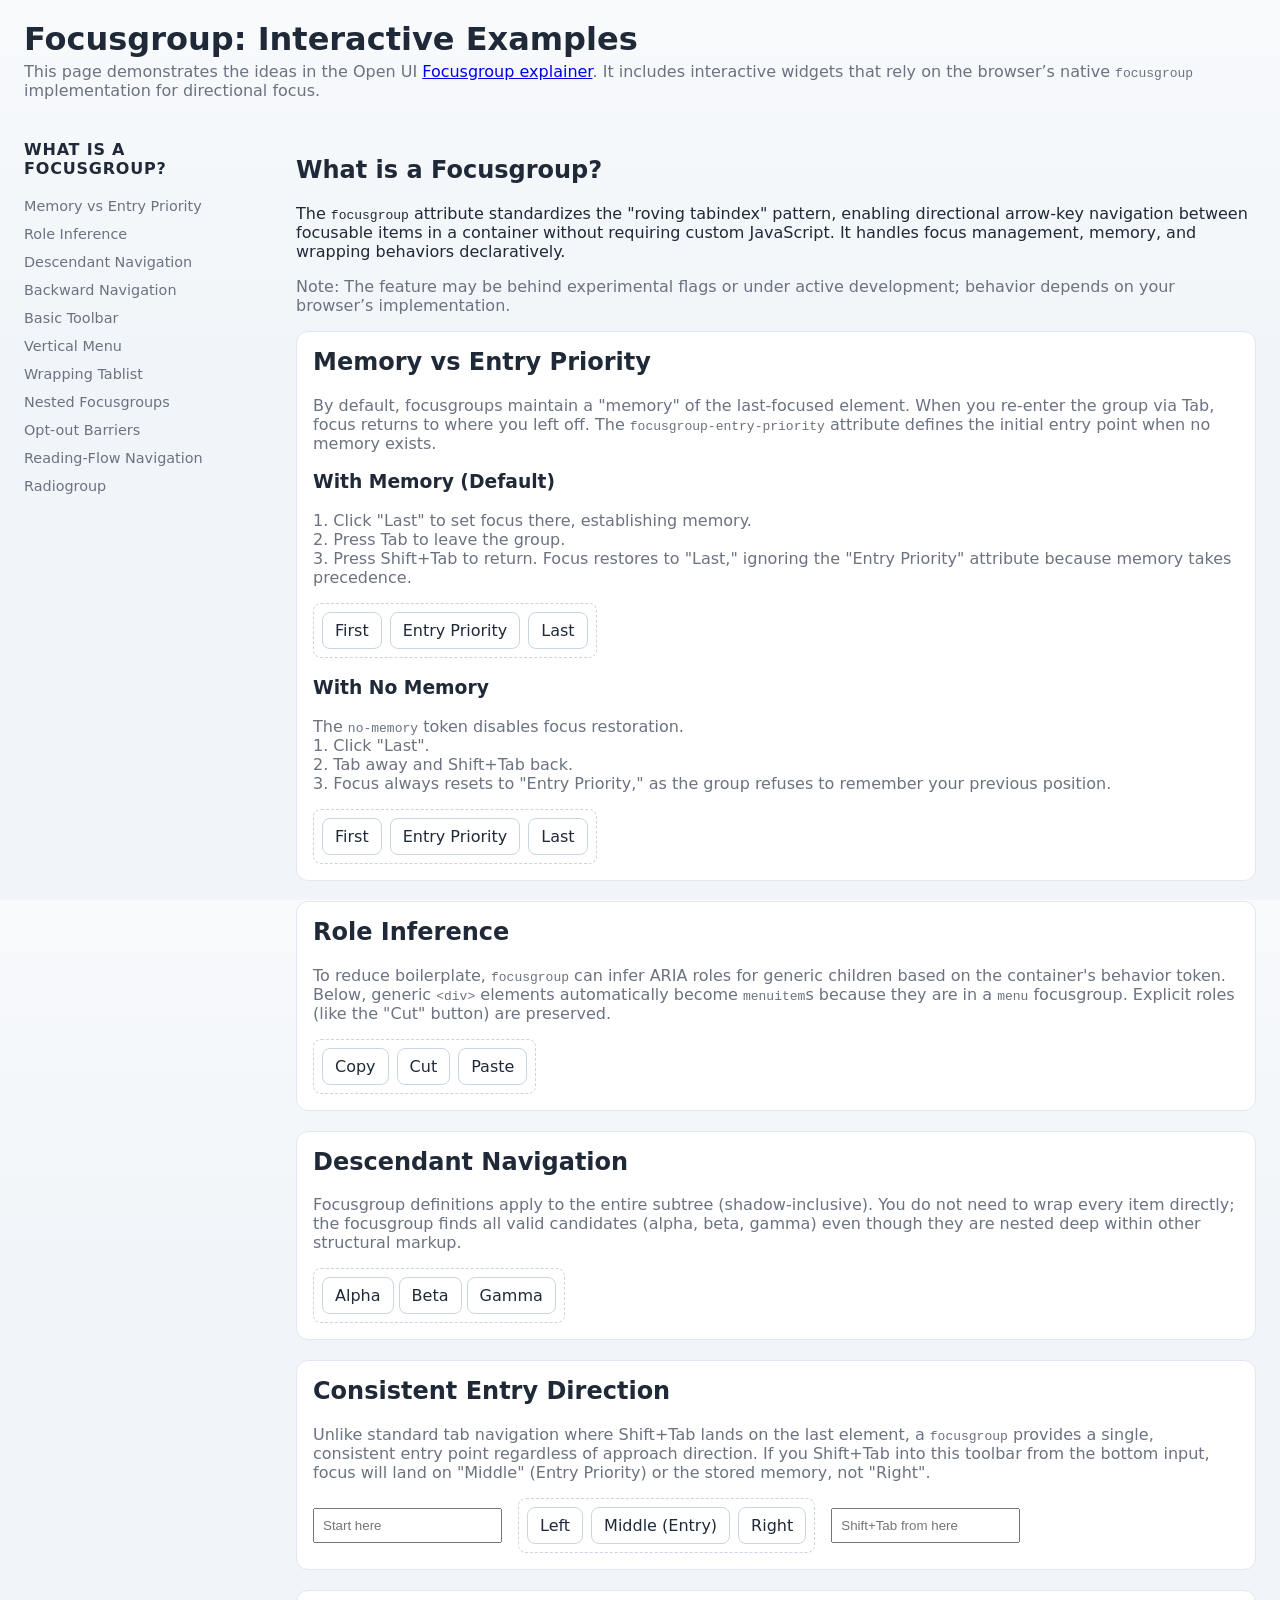
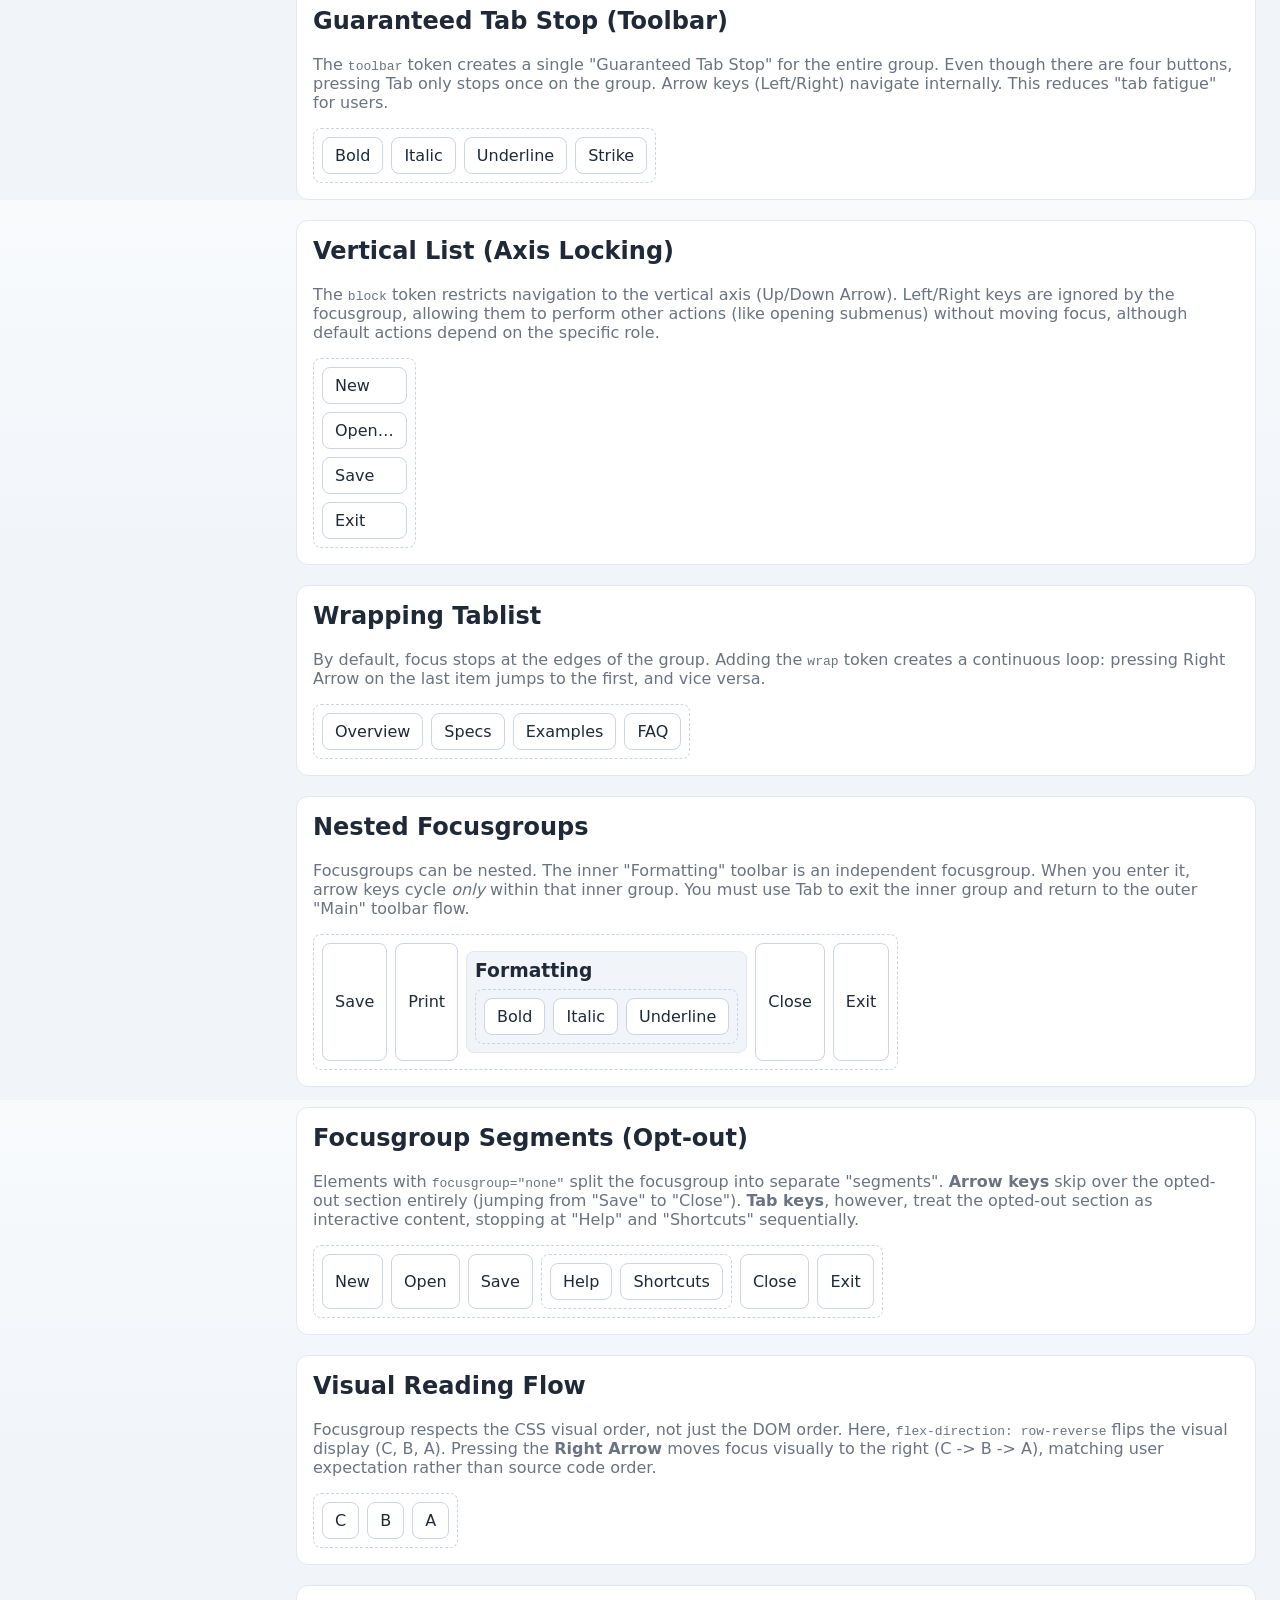
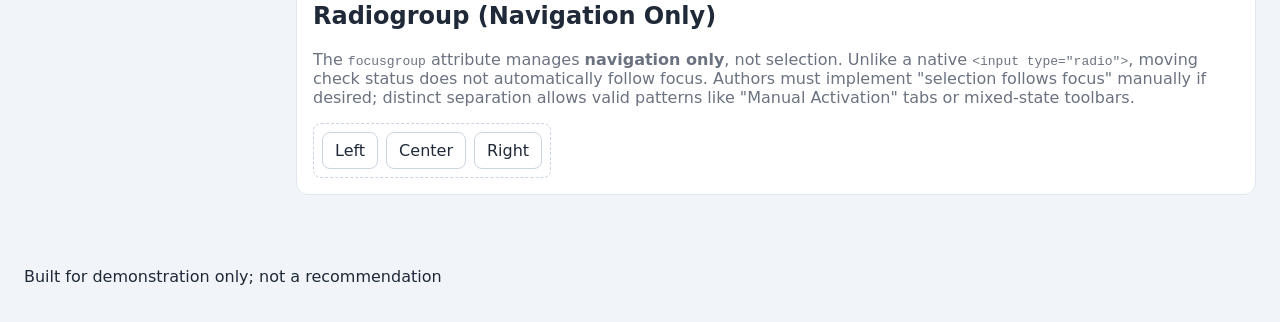
==== commit 531d409e: "Cleanup and updates." ====
--- a/index.html
+++ b/index.html
@@ -3,23 +3,27 @@
 <head>
   <meta charset="utf-8" />
   <meta name="viewport" content="width=device-width, initial-scale=1" />
-  <title>Scoped Focusgroup Examples</title>
+  <title>Focusgroup Examples</title>
   <link rel="stylesheet" href="styles.css" />
 </head>
 <body>
   <header>
-    <h1>Scoped Focusgroup: Interactive Examples</h1>
+    <h1>Focusgroup: Interactive Examples</h1>
     <p>
       This page demonstrates the ideas in the Open UI
-      <a href="https://open-ui.org/components/scoped-focusgroup.explainer/" target="_blank" rel="noopener">Scoped Focusgroup explainer</a>.
+      <a href="https://open-ui.org/components/scoped-focusgroup.explainer/" target="_blank" rel="noopener">Focusgroup explainer</a>.
       It includes interactive widgets that rely on the browser’s native <code>focusgroup</code> implementation for directional focus.
     </p>
   </header>
 
   <main>
-    <details class="toc" aria-label="Examples navigation" open>
-      <summary>Quick Navigation</summary>
+    <nav class="toc" aria-label="Examples navigation">
       <ul class="list-reset" focusgroup="menu block" aria-label="Table of contents">
+        <li><a href="#intro-title" class="nav-title">What is a Focusgroup?</a></li>
+        <li><a href="#memory-title">Memory vs Entry Priority</a></li>
+        <li><a href="#inference-title">Role Inference</a></li>
+        <li><a href="#descendants-title">Descendant Navigation</a></li>
+        <li><a href="#backward-title">Backward Navigation</a></li>
         <li><a href="#basic-list-title">Basic Toolbar</a></li>
         <li><a href="#vertical-list-title">Vertical Menu</a></li>
         <li><a href="#wrapping-title">Wrapping Tablist</a></li>
@@ -27,19 +31,14 @@
         <li><a href="#optout-title">Opt-out Barriers</a></li>
         <li><a href="#readingflow-title">Reading-Flow Navigation</a></li>
         <li><a href="#radiogroup-title">Radiogroup</a></li>
-        <li><a href="#shadow-title">Shadow DOM Participation</a></li>
-        <li><a href="#memory-title">Memory vs Entry Priority</a></li>
-        <li><a href="#inference-title">Role Inference</a></li>
-        <li><a href="#menubar-title">Menubar + Popovers</a></li>
-        <li><a href="#descendants-title">Descendant Navigation</a></li>
-        <li><a href="#backward-title">Backward Navigation</a></li>
       </ul>
-    </details>
+    </nav>
+    <div class="content">
     <section aria-labelledby="intro-title">
       <h2 id="intro-title">What is a Focusgroup?</h2>
       <p>
-        A focusgroup is a scope within the DOM where keyboard focus travels predictably among items using arrow keys and other controls.
-        Typical patterns include menus, tablists, toolbars, and radiogroups. These examples use the <code>focusgroup</code> attribute directly and do not include a polyfill.
+        The <code>focusgroup</code> attribute standardizes the "roving tabindex" pattern, enabling directional arrow-key navigation between focusable items in a container without requiring custom JavaScript.
+        It handles focus management, memory, and wrapping behaviors declaratively.
       </p>
       <p class="muted">
         Note: The feature may be behind experimental flags or under active development; behavior depends on your browser’s implementation.
@@ -47,42 +46,59 @@
     </section>
 
     <section aria-labelledby="memory-title" class="example">
-      <h2 id="memory-title">Example 1: Memory vs Entry Priority</h2>
-      <p>Focus memory takes precedence over entry priority unless <code>no-memory</code> is set.</p>
+      <h2 id="memory-title">Memory vs Entry Priority</h2>
+      <p>
+        By default, focusgroups maintain a "memory" of the last-focused element. When you re-enter the group via Tab, focus returns to where you left off.
+        The <code>focusgroup-entry-priority</code> attribute defines the initial entry point when no memory exists.
+      </p>
+
+      <h3>With Memory (Default)</h3>
+      <p>
+        1. Click "Last" to set focus there, establishing memory.<br>
+        2. Press Tab to leave the group.<br>
+        3. Press Shift+Tab to return. Focus restores to "Last," ignoring the "Entry Priority" attribute because memory takes precedence.
+      </p>
       <div focusgroup="toolbar inline" aria-label="Memory demo">
         <button>First</button>
         <button focusgroup-entry-priority>Entry Priority</button>
         <button>Last</button>
       </div>
-      <details class="explain">
-        <summary>Try this</summary>
-        <ul>
-          <li>Tab into the group: focus goes to “Entry Priority”.</li>
-          <li>Use arrows to move to “Last”, then Tab away and Shift+Tab back: focus restores to “Last”.</li>
-          <li>Change to <code>focusgroup="toolbar inline no-memory"</code> to always enter via “Entry Priority”.</li>
-        </ul>
-        <pre><code>&lt;div focusgroup="toolbar inline" aria-label="Memory demo"&gt;
-  &lt;button&gt;First&lt;/button&gt;
-  &lt;button focusgroup-entry-priority&gt;Entry Priority&lt;/button&gt;
-  &lt;button&gt;Last&lt;/button&gt;
-&lt;/div&gt;</code></pre>
-      </details>
+
+      <h3>With No Memory</h3>
+      <p>
+        The <code>no-memory</code> token disables focus restoration.<br>
+        1. Click "Last".<br>
+        2. Tab away and Shift+Tab back.<br>
+        3. Focus always resets to "Entry Priority," as the group refuses to remember your previous position.
+      </p>
+      <div focusgroup="toolbar inline no-memory" aria-label="No memory demo">
+        <button>First</button>
+        <button focusgroup-entry-priority>Entry Priority</button>
+        <button>Last</button>
+      </div>
     </section>
 
     <section aria-labelledby="inference-title" class="example">
-      <h2 id="inference-title">Example 2: Role Inference (Mixed)</h2>
-      <p>Behavior tokens can map a minimum role and infer child roles when compatible and not explicit.</p>
-      <div id="inference-demo" focusgroup="menu inline wrap" aria-label="Formatting">
-        <div tabindex=0 focusgroup-entry-priority>Bold</div>
-        <button role="menuitemcheckbox" aria-checked="true">Italic</button>
-        <div tabindex=0 >Underline</div>
-      </div>
-    </section>
-
-    
+      <h2 id="inference-title">Role Inference</h2>
+      <p>
+        To reduce boilerplate, <code>focusgroup</code> can infer ARIA roles for generic children based on the container's behavior token.
+        Below, generic <code>&lt;div&gt;</code> elements automatically become <code>menuitem</code>s because they are in a <code>menu</code> focusgroup.
+        Explicit roles (like the "Cut" button) are preserved.
+      </p>
+      <div focusgroup="menu inline wrap" aria-label="Edit actions">
+        <div class="item" tabindex="0" focusgroup-entry-priority>Copy</div>
+        <button role="menuitem">Cut</button>
+        <div class="item" tabindex="0">Paste</div>
+      </div>
+    </section>
+
+
     <section aria-labelledby="descendants-title" class="example">
-      <h2 id="descendants-title">Example 3: Descendant Navigation</h2>
-      <p>Arrow keys navigate focusable descendants even when nested in non-focusable wrappers.</p>
+      <h2 id="descendants-title">Descendant Navigation</h2>
+      <p>
+        Focusgroup definitions apply to the entire subtree (shadow-inclusive).
+        You do not need to wrap every item directly; the focusgroup finds all valid candidates (alpha, beta, gamma) even though they are nested deep within other structural markup.
+      </p>
       <div focusgroup="toolbar inline" aria-label="Nested wrappers">
         <div>
           <span><button>Alpha</button></span>
@@ -93,15 +109,28 @@
     </section>
 
     <section aria-labelledby="backward-title" class="example">
-      <h2 id="backward-title">Example 4: Backward Navigation</h2>
-      <p>Use Shift+Tab to enter the previous segment and observe memory vs entry-priority.</p>
-      <p class="muted">Tip: Try this in the “Opt-out Barriers” example above to see segment selection on Shift+Tab.</p>
+      <h2 id="backward-title">Consistent Entry Direction</h2>
+      <p>
+        Unlike standard tab navigation where Shift+Tab lands on the last element, a <code>focusgroup</code> provides a single, consistent entry point regardless of approach direction.
+        If you Shift+Tab into this toolbar from the bottom input, focus will land on "Middle" (Entry Priority) or the stored memory, not "Right".
+      </p>
+      <div style="display: flex; gap: 1rem; align-items: center;">
+        <input type="text" placeholder="Start here" style="padding: .5rem;">
+        <div focusgroup="toolbar inline no-memory" aria-label="Backward demo">
+          <button>Left</button>
+          <button focusgroup-entry-priority>Middle (Entry)</button>
+          <button>Right</button>
+        </div>
+        <input type="text" placeholder="Shift+Tab from here" style="padding: .5rem;">
+      </div>
     </section>
 
     <section aria-labelledby="basic-list-title" class="example">
-      <h2 id="basic-list-title">Example 5: Basic Horizontal List (Toolbar)</h2>
-      <p>
-        Arrow keys move focus left/right within the group; Tab exits the group.
+      <h2 id="basic-list-title">Guaranteed Tab Stop (Toolbar)</h2>
+      <p>
+        The <code>toolbar</code> token creates a single "Guaranteed Tab Stop" for the entire group.
+        Even though there are four buttons, pressing Tab only stops once on the group.
+        Arrow keys (Left/Right) navigate internally. This reduces "tab fatigue" for users.
       </p>
       <div focusgroup="toolbar inline" aria-label="Text formatting">
         <button type="button">Bold</button>
@@ -112,32 +141,39 @@
     </section>
 
     <section aria-labelledby="vertical-list-title" class="example">
-      <h2 id="vertical-list-title">Example 6: Vertical List (Menu)</h2>
-      <p>Use Up/Down arrows to move.</p>
+      <h2 id="vertical-list-title">Vertical List (Axis Locking)</h2>
+      <p>
+        The <code>block</code> token restricts navigation to the vertical axis (Up/Down Arrow).
+        Left/Right keys are ignored by the focusgroup, allowing them to perform other actions (like opening submenus) without moving focus, although default actions depend on the specific role.
+      </p>
       <div focusgroup="menu block" aria-label="File actions">
         <div class="item" tabindex="0">New</div>
         <div class="item" tabindex="0">Open…</div>
         <div class="item" tabindex="0">Save</div>
         <div class="item" tabindex="0">Exit</div>
       </div>
-    
     </section>
 
     <section aria-labelledby="wrapping-title" class="example">
-      <h2 id="wrapping-title">Example 7: Wrapping Tablist</h2>
-      <p>Arrow keys wrap from end to start and vice versa.</p>
+      <h2 id="wrapping-title">Wrapping Tablist</h2>
+      <p>
+        By default, focus stops at the edges of the group.
+        Adding the <code>wrap</code> token creates a continuous loop: pressing Right Arrow on the last item jumps to the first, and vice versa.
+      </p>
       <div focusgroup="tablist inline wrap no-memory" aria-label="Sections">
         <button role="tab" type="button" aria-selected="true" focusgroup-entry-priority>Overview</button>
         <button role="tab" type="button" aria-selected="false">Specs</button>
         <button role="tab" type="button" aria-selected="false">Examples</button>
         <button role="tab" type="button" aria-selected="false">FAQ</button>
       </div>
-     
     </section>
 
     <section aria-labelledby="nested-title" class="example">
-      <h2 id="nested-title">Example 8: Nested Focusgroups</h2>
-      <p>Main toolbar with a nested formatting toolbar; each is independent.</p>
+      <h2 id="nested-title">Nested Focusgroups</h2>
+      <p>
+        Focusgroups can be nested. The inner "Formatting" toolbar is an independent focusgroup.
+        When you enter it, arrow keys cycle <em>only</em> within that inner group. You must use Tab to exit the inner group and return to the outer "Main" toolbar flow.
+      </p>
       <div focusgroup="toolbar inline" aria-label="Main toolbar">
         <button type="button">Save</button>
         <button type="button" focusgroup-entry-priority>Print</button>
@@ -157,8 +193,12 @@
     </section>
 
     <section aria-labelledby="optout-title" class="example">
-      <h2 id="optout-title">Example 9: Opt-out Barriers</h2>
-      <p>Subtrees with <code>focusgroup="none"</code> split the focusgroup into segments for Tab/Shift+Tab; arrow keys skip them.</p>
+      <h2 id="optout-title">Focusgroup Segments (Opt-out)</h2>
+      <p>
+        Elements with <code>focusgroup="none"</code> split the focusgroup into separate "segments".
+        <strong>Arrow keys</strong> skip over the opted-out section entirely (jumping from "Save" to "Close").
+        <strong>Tab keys</strong>, however, treat the opted-out section as interactive content, stopping at "Help" and "Shortcuts" sequentially.
+      </p>
       <div focusgroup="toolbar inline wrap" aria-label="Document toolbar">
         <button>New</button>
         <button focusgroup-entry-priority>Open</button>
@@ -175,8 +215,12 @@
     </section>
 
     <section aria-labelledby="readingflow-title" class="example">
-      <h2 id="readingflow-title">Example 10: Reading-Flow Navigation</h2>
-      <p>When supported, arrow keys follow visual order established by <em>reading-flow</em> or explicit visual reordering.</p>
+      <h2 id="readingflow-title">Visual Reading Flow</h2>
+      <p>
+        Focusgroup respects the CSS visual order, not just the DOM order.
+        Here, <code>flex-direction: row-reverse</code> flips the visual display (C, B, A).
+        Pressing the <strong>Right Arrow</strong> moves focus visually to the right (C -> B -> A), matching user expectation rather than source code order.
+      </p>
       <div focusgroup="toolbar" aria-label="Visual order toolbar" class="visual-reorder" style="reading-flow:flex-visual;">
         <button>A</button>
         <button>B</button>
@@ -185,18 +229,23 @@
     </section>
 
     <section aria-labelledby="radiogroup-title" class="example">
-      <h2 id="radiogroup-title">Example 11: Radiogroup (Navigation Only)</h2>
-      <p>Directional focus is decoupled from selection; arrow keys move among radios without changing state here.</p>
+      <h2 id="radiogroup-title">Radiogroup (Navigation Only)</h2>
+      <p>
+        The <code>focusgroup</code> attribute manages <strong>navigation only</strong>, not selection.
+        Unlike a native <code>&lt;input type="radio"&gt;</code>, moving check status does not automatically follow focus.
+        Authors must implement "selection follows focus" manually if desired; distinct separation allows valid patterns like "Manual Activation" tabs or mixed-state toolbars.
+      </p>
       <div focusgroup="radiogroup inline" aria-label="Text alignment">
         <button role="radio" aria-checked="true">Left</button>
         <button role="radio" aria-checked="false">Center</button>
         <button role="radio" aria-checked="false">Right</button>
       </div>
     </section>
+    </div>
   </main>
 
   <footer>
-    <p>Built for demonstration only; not a reccomendation</p>
+    <p>Built for demonstration only; not a recommendation</p>
   </footer>
   <script src="scripts.js"></script>
 </body>
--- a/styles.css
+++ b/styles.css
@@ -11,10 +11,6 @@
   --button-bg: #1f2937;
   --button-hover-border: #4b5563;
   --card-bg: #0b1020;
-  --token-tag: #f472b6;
-  --token-attr: #60a5fa;
-  --token-string: #a3e635;
-  --token-comment: #6b7280;
 }
 
 * { box-sizing: border-box; }
@@ -31,18 +27,52 @@
 }
 header h1 { margin: 0 0 .25rem; font-weight: 700; }
 header p { margin: .25rem 0 0; color: var(--muted); }
-main { padding: 1rem 1.5rem; }
+main {
+  padding: 1rem 1.5rem;
+  display: flex;
+  gap: 2rem;
+  max-width: 1600px; /* Allow wider layout */
+  margin: 0 auto;
+  align-items: flex-start; /* Ensure sticky works by not stretching height */
+}
 
-.example { margin: 1.25rem 0; padding: 1rem; background: var(--panel); border-radius: .75rem; border: 1px solid var(--border-subtle); }
+.example { margin: 0 0 1.25rem; padding: 1rem; background: var(--panel); border-radius: .75rem; border: 1px solid var(--border-subtle); }
 .example h2 { margin-top: 0; }
 .example p { color: var(--muted); }
-.explain { margin-top: .5rem; }
-.explain summary { cursor: pointer; }
-.toc { margin: 1rem 0; padding: .75rem; background: var(--panel); border: 1px solid var(--border-subtle); border-radius: .5rem; }
-.toc > summary { cursor: pointer; margin: 0 0 .5rem; font-weight: 600; list-style: none; }
-.toc > summary::-webkit-details-marker { display: none; }
-.toc a { color: var(--accent); text-decoration: none; }
-.toc a:hover { text-decoration: underline; }
+
+/* Sticky Sidebar TOC */
+.toc {
+  width: 240px;
+  flex-shrink: 0;
+  position: sticky;
+  top: 1rem;
+  max-height: calc(100vh - 2rem);
+  overflow-y: auto;
+  padding: 0;
+  margin: 0;
+  border: none;
+  background: transparent;
+}
+.toc .nav-title {
+  display: block;
+  font-size: 1rem;
+  font-weight: 700;
+  text-transform: uppercase;
+  letter-spacing: 0.05em;
+  margin: 0 0 0.5rem; /* Add some space after the "header" item */
+  color: var(--text);
+  text-decoration: none;
+}
+.toc .nav-title:hover {
+  text-decoration: underline;
+}
+.toc a { color: var(--muted); text-decoration: none; display: block; padding: 0.25rem 0; font-size: 0.9rem; }
+.toc a:hover { color: var(--accent); }
+
+.content {
+  flex-grow: 1;
+  min-width: 0;
+}
 
 /* Make the TOC's focusgroup look like a simple list */
 .toc [focusgroup] {
@@ -53,42 +83,9 @@
   border: 0;
 }
 
-.section-link { margin-left: .5rem; color: var(--muted); text-decoration: none; }
-.section-link:hover { color: var(--accent); text-decoration: underline; }
-
 
   /* Shared layout utilities to avoid inline duplication */
   .list-reset { list-style: none; padding: 0; margin: 0; }
-  .menubar { display: flex; gap: .75rem; }
-  .popover-menu {
-    list-style: none;
-    margin: .5rem 0;
-    padding: .5rem;
-    background: var(--panel);
-    border: 1px solid var(--border-subtle);
-    border-radius: .5rem;
-    box-shadow: 0 8px 24px rgba(0,0,0,0.35);
-    min-width: 220px;
-  }
-  .popover-menu { display: none; }
-  .popover-menu:popover-open { display: block; }
-  .popover-menu a[role="menuitem"],
-  .popover-menu button[role="menuitem"] {
-    display: block;
-    width: 100%;
-    text-align: left;
-    padding: .5rem .75rem;
-    border: 1px solid transparent;
-    background: transparent;
-    color: var(--text);
-    border-radius: .375rem;
-    text-decoration: none;
-  }
-  .popover-menu a[role="menuitem"]:hover,
-  .popover-menu button[role="menuitem"]:hover {
-    border-color: var(--button-hover-border);
-    background: rgba(255,255,255,0.04);
-  }
   .visual-reorder { display: flex; flex-direction: row-reverse; gap: .5rem; }
 
 [focusgroup] {
@@ -104,7 +101,7 @@
   flex-direction: column;
 }
 
-button, .item, select {
+button, .item {
   appearance: none;
   border: 1px solid var(--border-strong);
   background: var(--button-bg);
@@ -115,36 +112,11 @@
   font-family: inherit;
   font-size: inherit;
 }
-button:focus-visible, .item:focus-visible, select:focus-visible { outline: 2px solid var(--focus); outline-offset: 2px; }
-button:hover, .item:hover, select:hover { border-color: var(--button-hover-border); }
+button:focus-visible, .item:focus-visible { outline: 2px solid var(--focus); outline-offset: 2px; }
+button:hover, .item:hover { border-color: var(--button-hover-border); }
 
 .card { margin: .5rem 0; padding: .5rem; border-radius: .5rem; background: var(--card-bg); border: 1px solid var(--border-subtle); }
 .card h3 { margin: 0 0 .5rem; }
-
-.scroll-container {
-  overflow-x: auto;
-  white-space: nowrap;
-  max-width: 300px;
-  padding-bottom: .5rem; /* Space for scrollbar */
-}
-
-pre {
-  background: var(--card-bg);
-  padding: 1rem;
-  border-radius: .5rem;
-  overflow-x: auto;
-  border: 1px solid var(--border-subtle);
-  margin: 1rem 0;
-}
-code {
-  font-family: ui-monospace, SFMono-Regular, Menlo, Monaco, Consolas, "Liberation Mono", "Courier New", monospace;
-  font-size: .875rem;
-  color: var(--text);
-}
-.token-tag { color: var(--token-tag); }
-.token-attr { color: var(--token-attr); }
-.token-string { color: var(--token-string); }
-.token-comment { color: var(--token-comment); }
 
 .muted { color: var(--muted); }
 
@@ -162,9 +134,5 @@
     --button-bg: #ffffff;
     --button-hover-border: #94a3b8;
     --card-bg: #f1f5f9;
-    --token-tag: #d946ef;
-    --token-attr: #2563eb;
-    --token-string: #16a34a;
-    --token-comment: #6b7280;
   }
 }
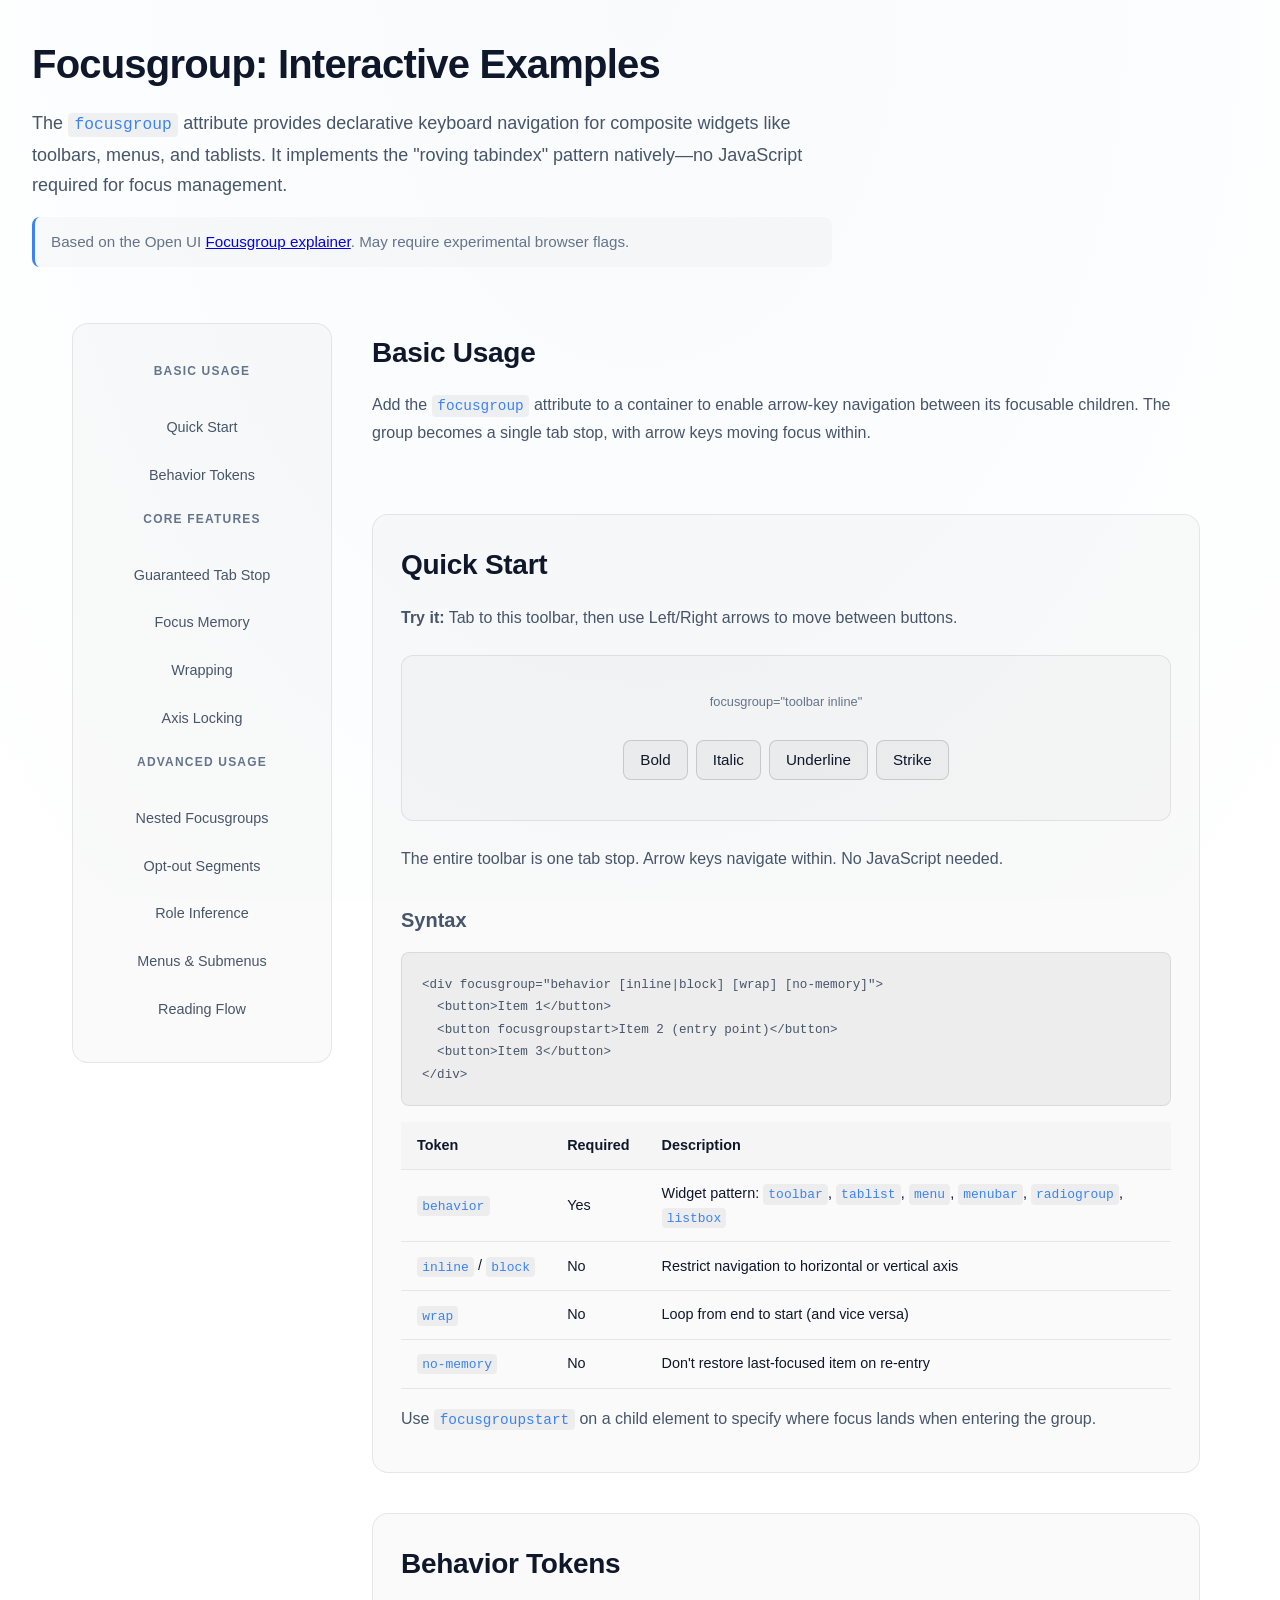
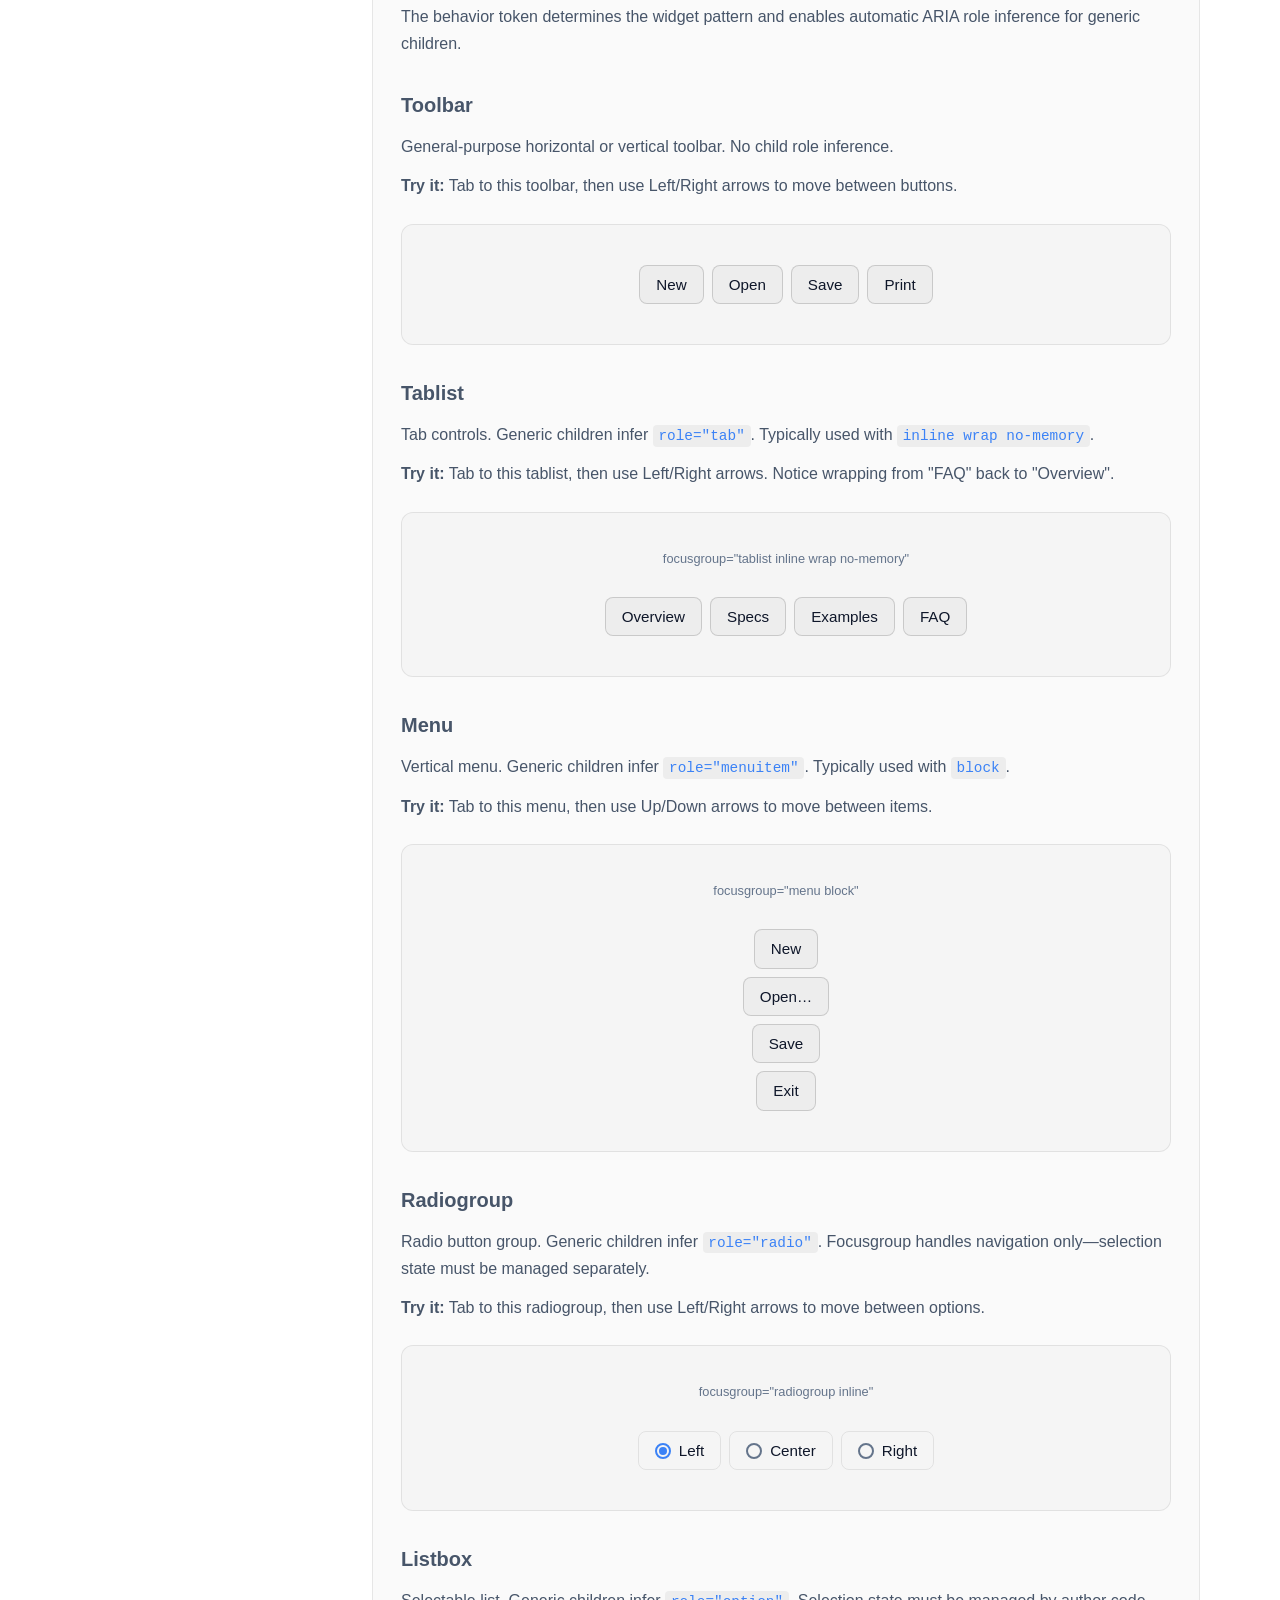
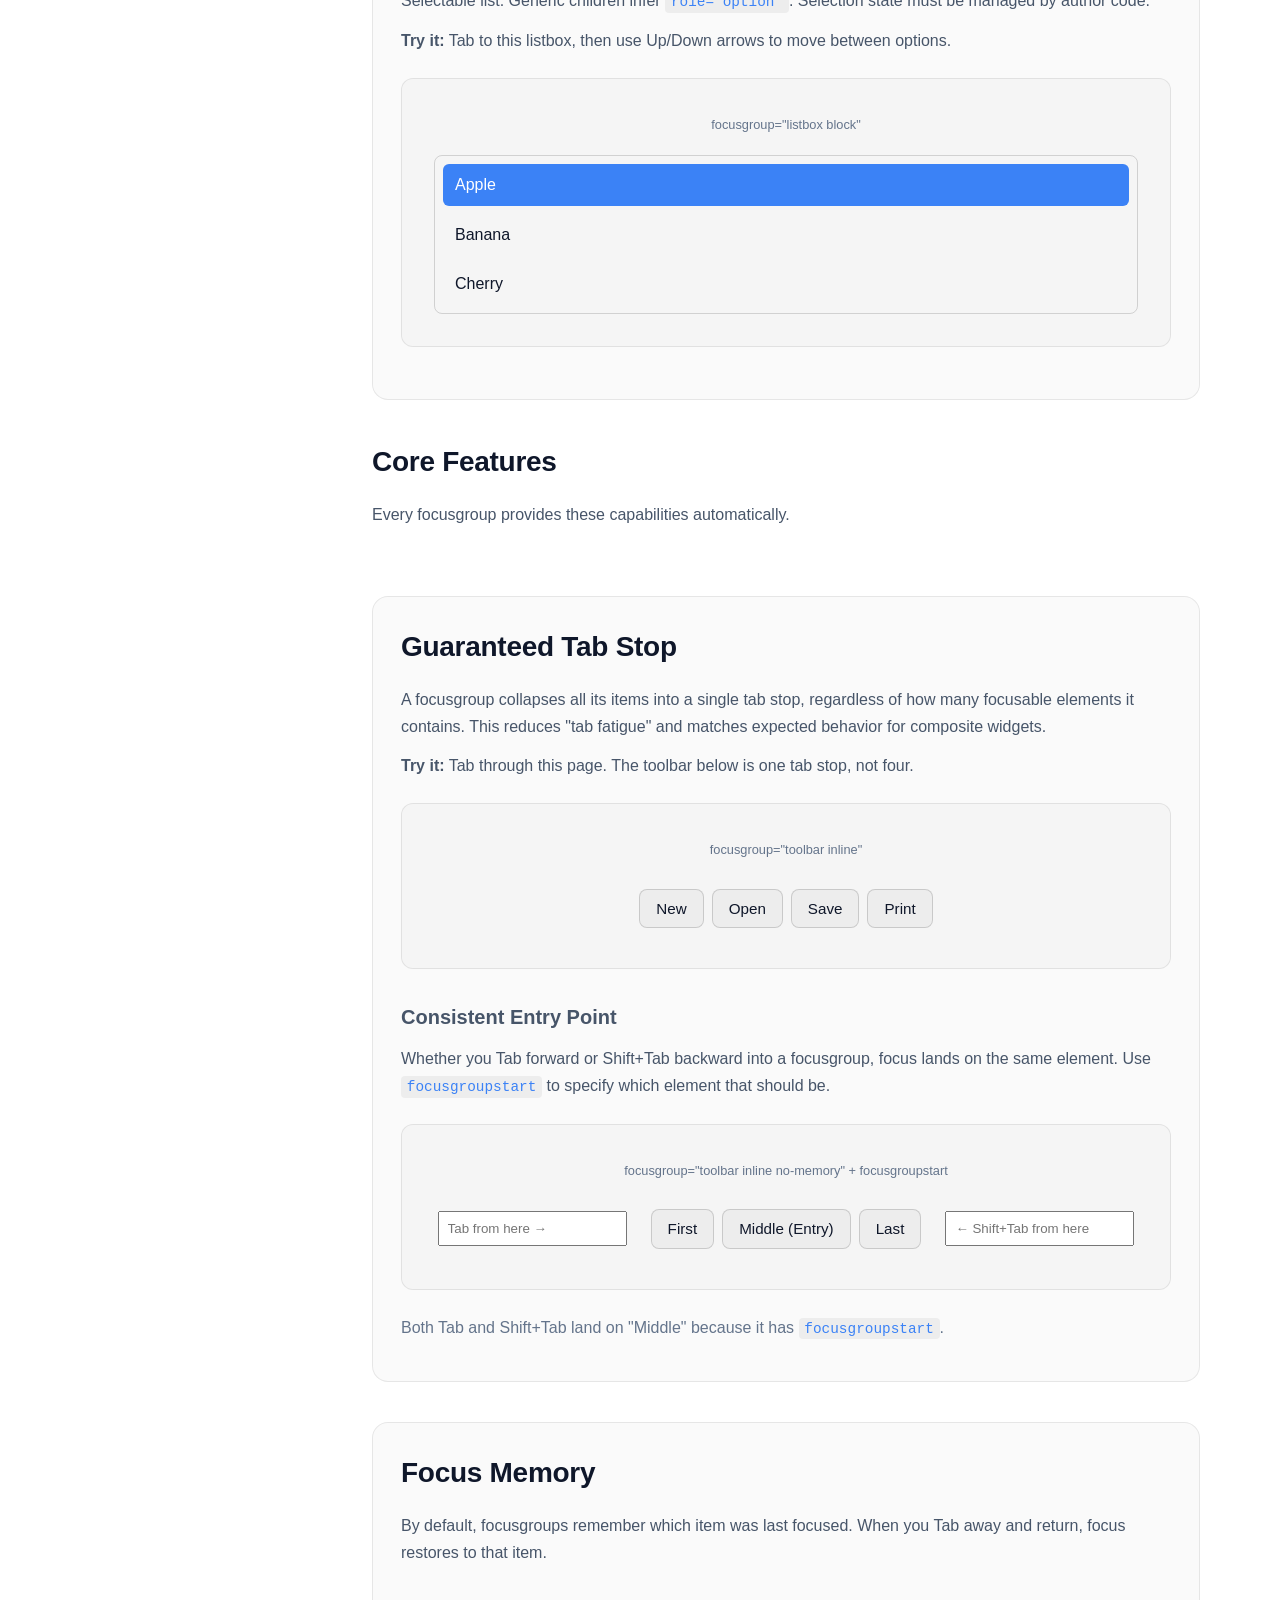
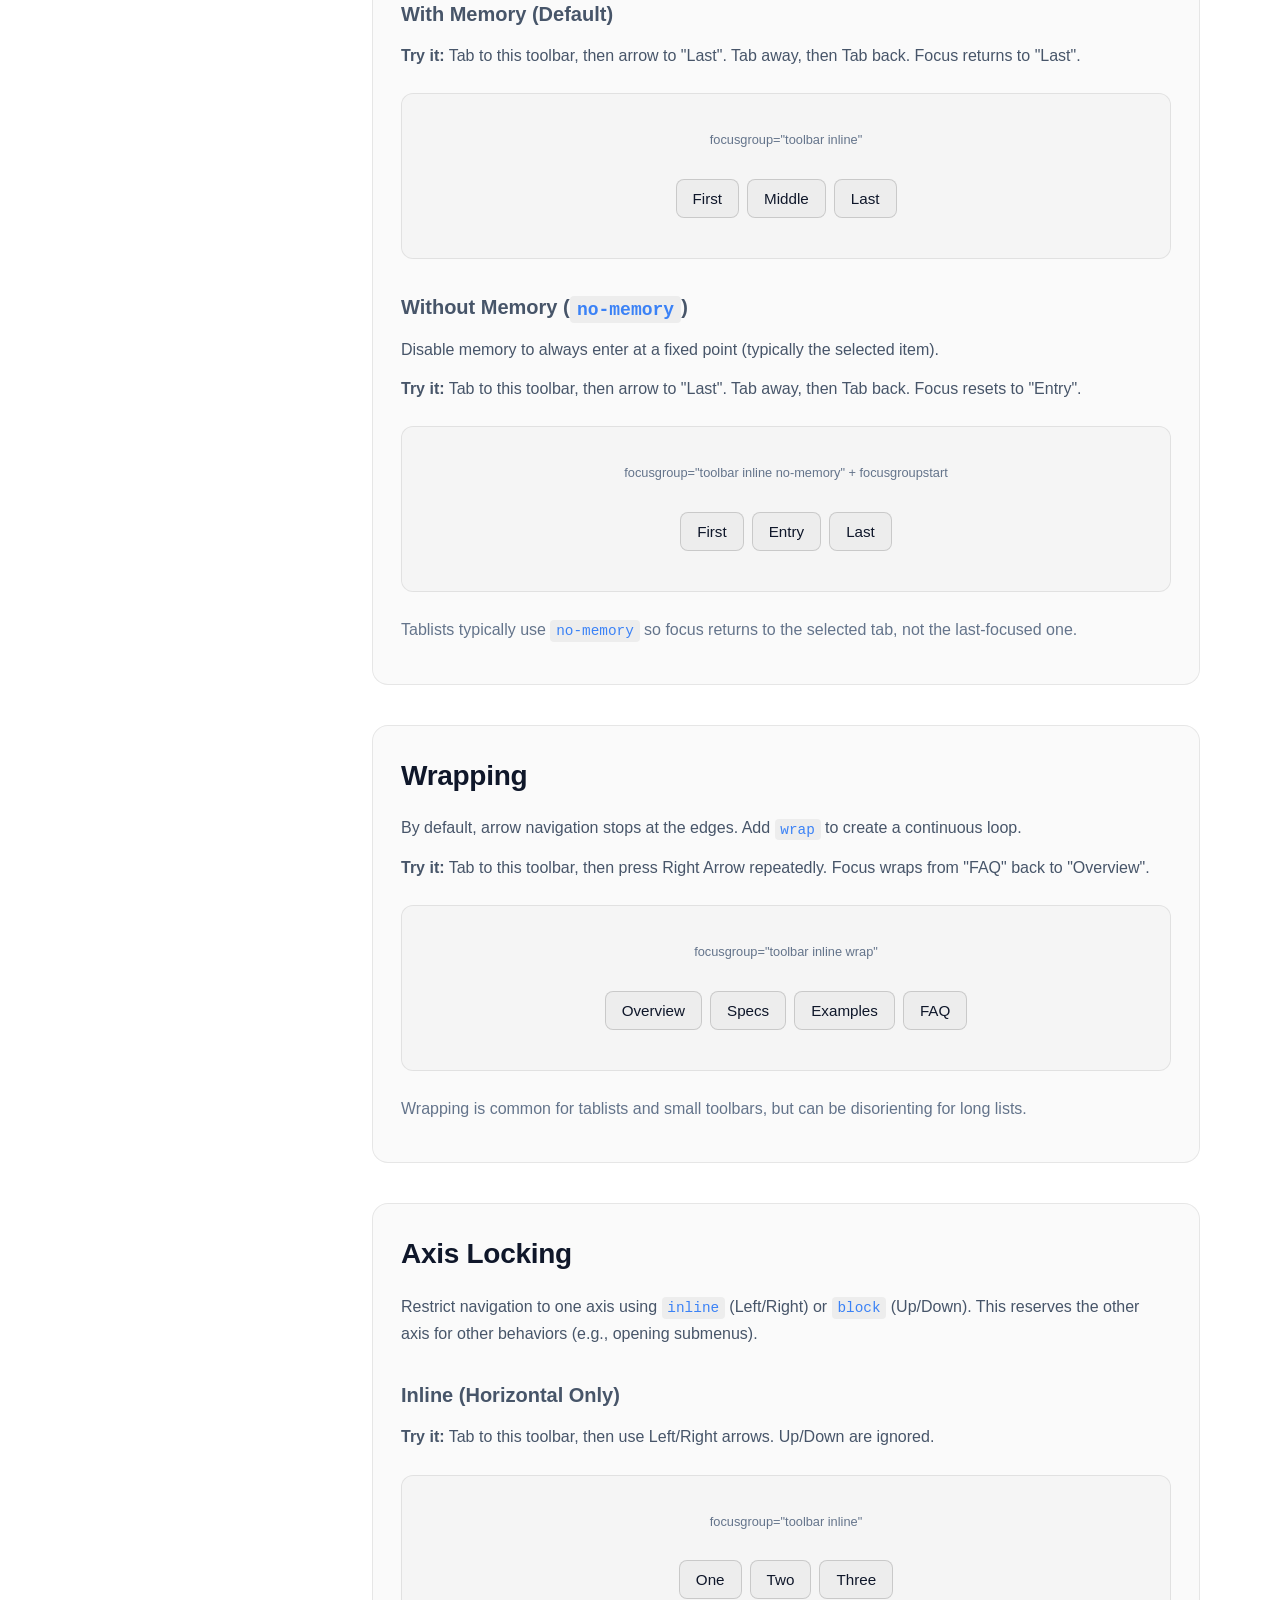
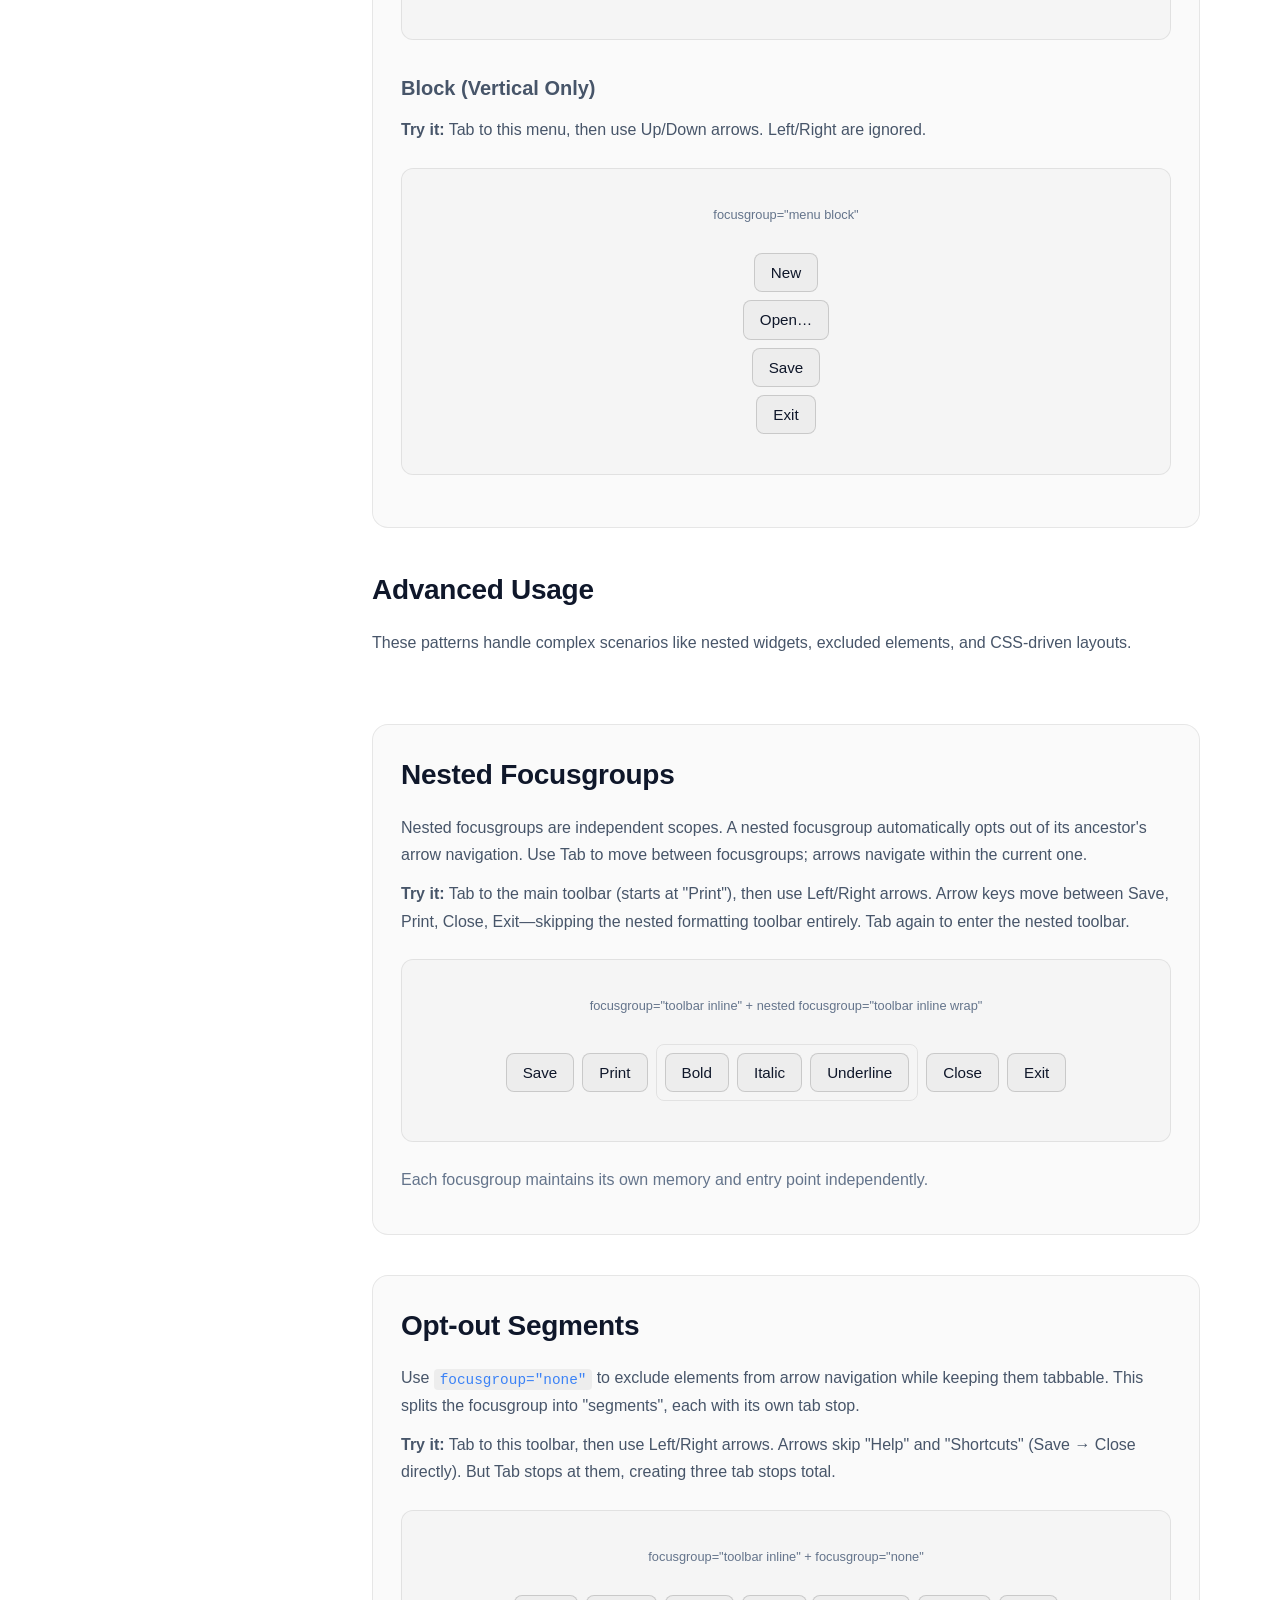
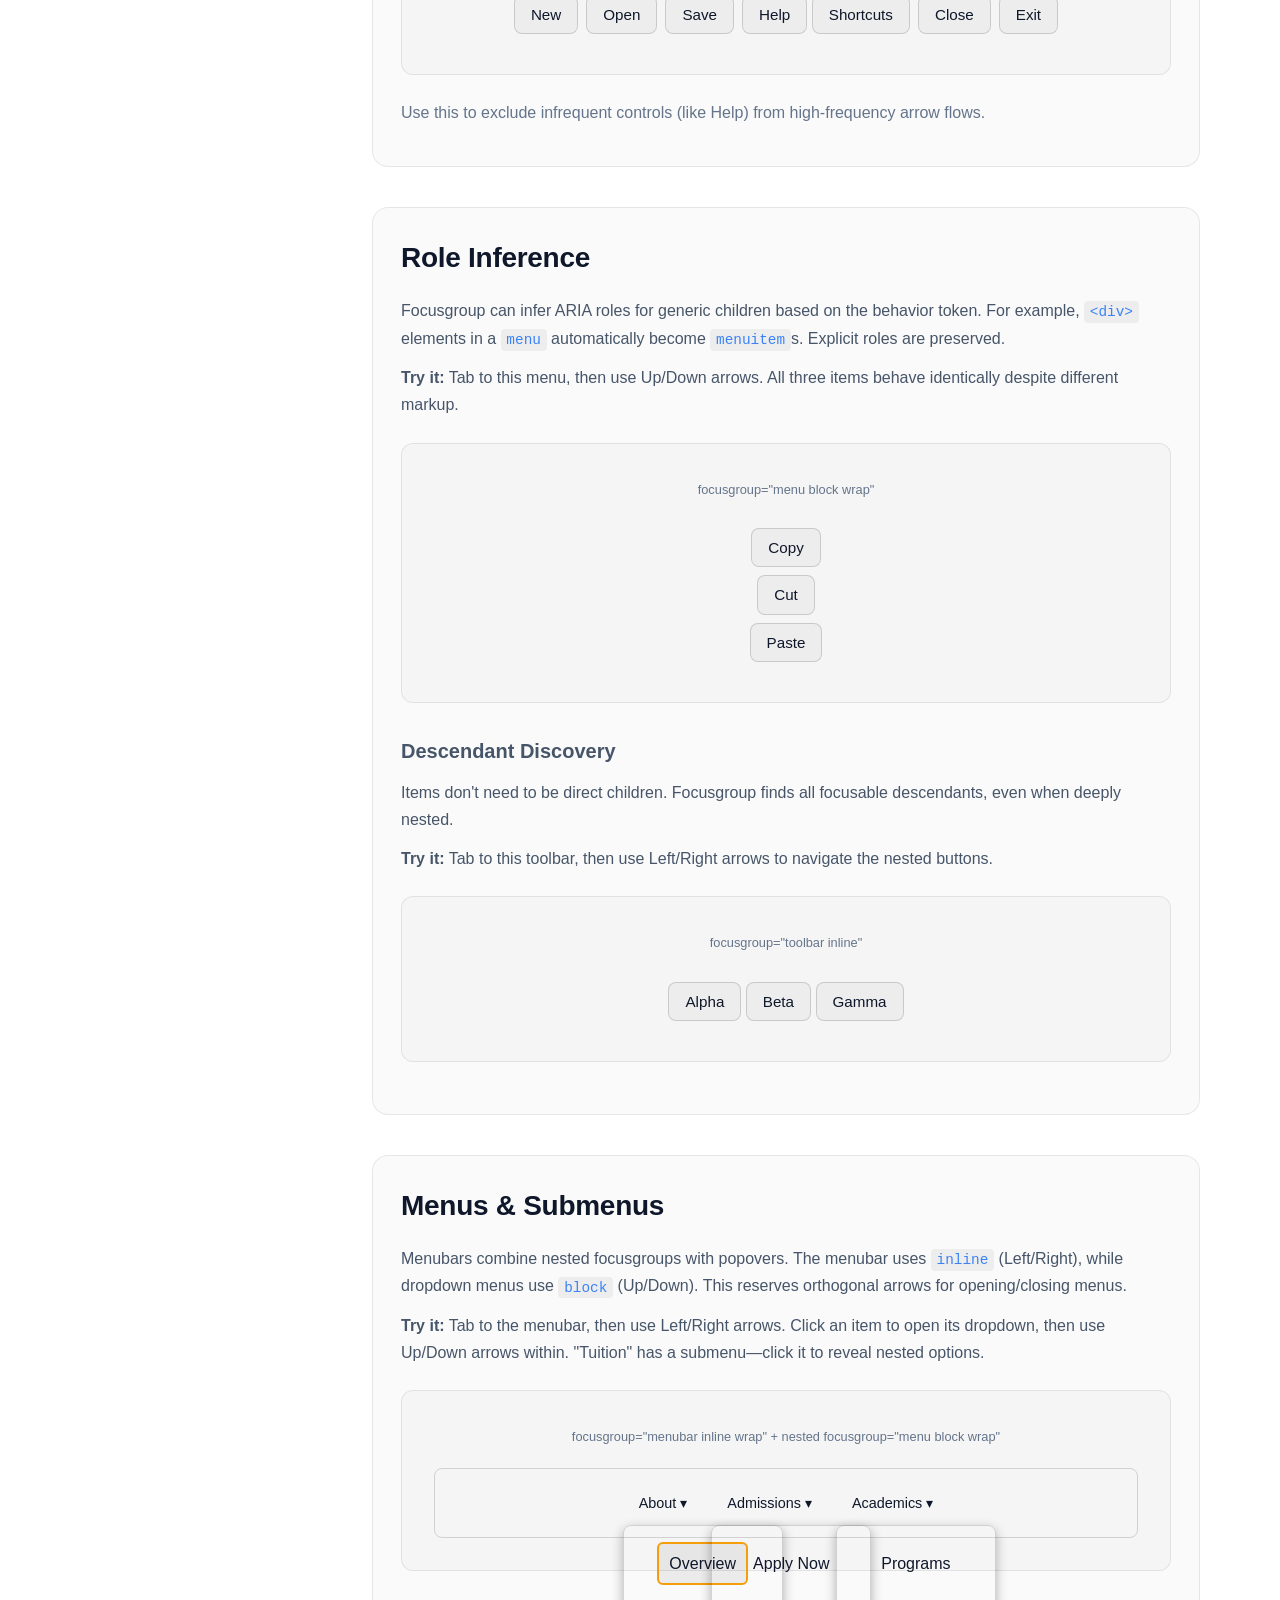
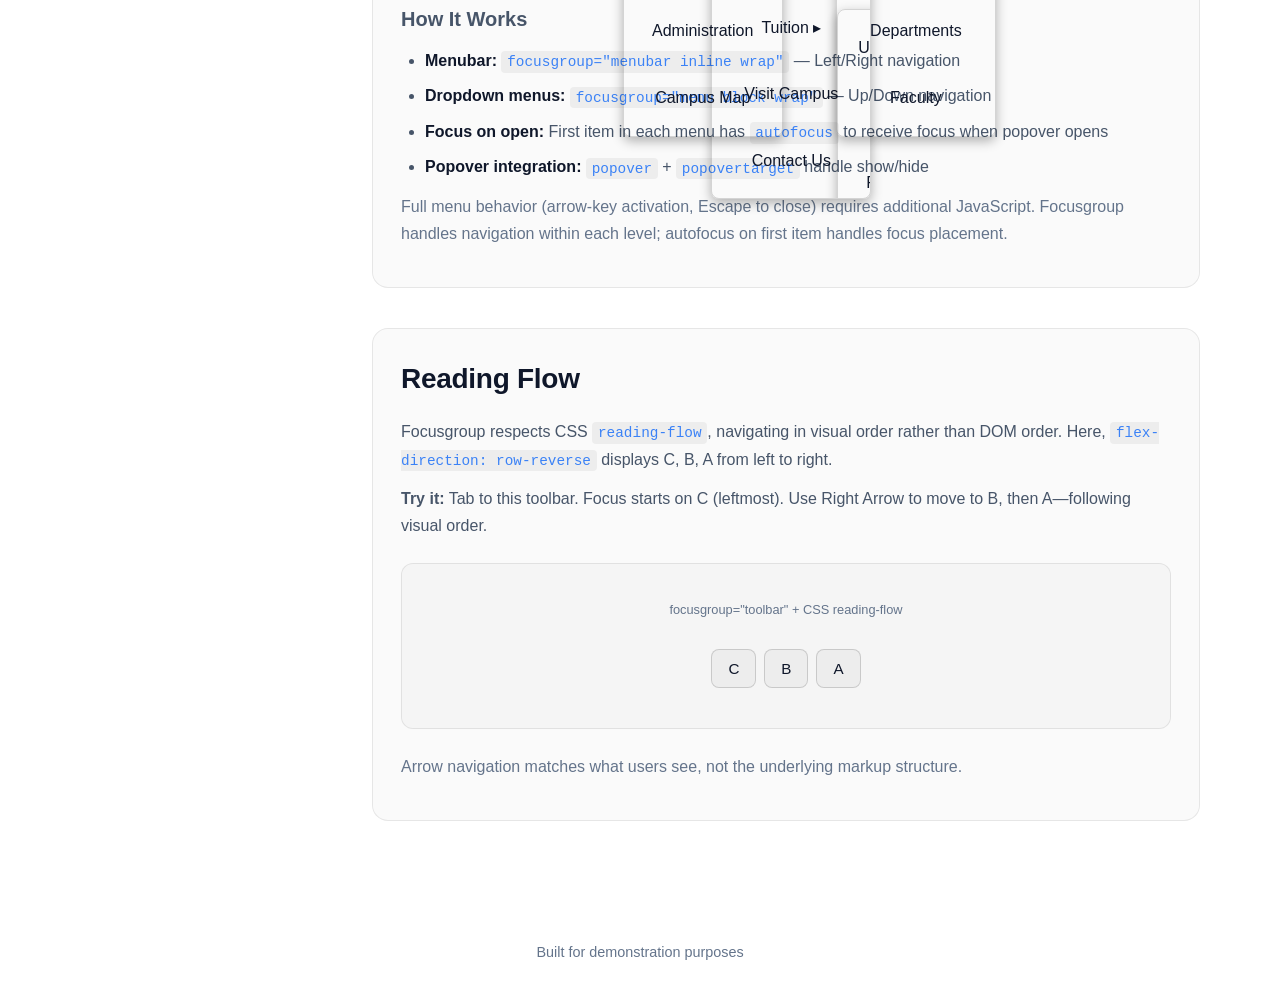
==== commit accde802: "Update to use new syntax and feature." ====
--- a/index.html
+++ b/index.html
@@ -10,243 +10,529 @@
   <header>
     <h1>Focusgroup: Interactive Examples</h1>
     <p>
-      This page demonstrates the ideas in the Open UI
-      <a href="https://open-ui.org/components/scoped-focusgroup.explainer/" target="_blank" rel="noopener">Focusgroup explainer</a>.
-      It includes interactive widgets that rely on the browser’s native <code>focusgroup</code> implementation for directional focus.
+      The <code>focusgroup</code> attribute provides declarative keyboard navigation for composite widgets like toolbars, menus, and tablists.
+      It implements the "roving tabindex" pattern natively—no JavaScript required for focus management.
+    </p>
+    <p class="muted">
+      Based on the Open UI <a href="https://open-ui.org/components/scoped-focusgroup.explainer/" target="_blank" rel="noopener">Focusgroup explainer</a>.
+      May require experimental browser flags.
     </p>
   </header>
 
   <main>
     <nav class="toc" aria-label="Examples navigation">
       <ul class="list-reset" focusgroup="menu block" aria-label="Table of contents">
-        <li><a href="#intro-title" class="nav-title">What is a Focusgroup?</a></li>
-        <li><a href="#memory-title">Memory vs Entry Priority</a></li>
+        <li><a href="#basic-title" class="nav-title">Basic Usage</a></li>
+        <li><a href="#quickstart-title">Quick Start</a></li>
+        <li><a href="#behaviors-title">Behavior Tokens</a></li>
+        <li><a href="#features-title" class="nav-title">Core Features</a></li>
+        <li><a href="#tabstop-title">Guaranteed Tab Stop</a></li>
+        <li><a href="#memory-title">Focus Memory</a></li>
+        <li><a href="#wrapping-title">Wrapping</a></li>
+        <li><a href="#axis-title">Axis Locking</a></li>
+        <li><a href="#advanced-title" class="nav-title">Advanced Usage</a></li>
+        <li><a href="#nested-title">Nested Focusgroups</a></li>
+        <li><a href="#optout-title">Opt-out Segments</a></li>
         <li><a href="#inference-title">Role Inference</a></li>
-        <li><a href="#descendants-title">Descendant Navigation</a></li>
-        <li><a href="#backward-title">Backward Navigation</a></li>
-        <li><a href="#basic-list-title">Basic Toolbar</a></li>
-        <li><a href="#vertical-list-title">Vertical Menu</a></li>
-        <li><a href="#wrapping-title">Wrapping Tablist</a></li>
-        <li><a href="#nested-title">Nested Focusgroups</a></li>
-        <li><a href="#optout-title">Opt-out Barriers</a></li>
-        <li><a href="#readingflow-title">Reading-Flow Navigation</a></li>
-        <li><a href="#radiogroup-title">Radiogroup</a></li>
+        <li><a href="#menubar-title">Menus &amp; Submenus</a></li>
+        <li><a href="#readingflow-title">Reading Flow</a></li>
       </ul>
     </nav>
-    <div class="content">
-    <section aria-labelledby="intro-title">
-      <h2 id="intro-title">What is a Focusgroup?</h2>
+    <div class="content" focusgroup="toolbar block" aria-label="Page sections">
+
+    <!-- ============================================ -->
+    <!-- SECTION 1: BASIC USAGE -->
+    <!-- ============================================ -->
+    <section aria-labelledby="basic-title">
+      <h2 id="basic-title" tabindex="0">Basic Usage</h2>
       <p>
-        The <code>focusgroup</code> attribute standardizes the "roving tabindex" pattern, enabling directional arrow-key navigation between focusable items in a container without requiring custom JavaScript.
-        It handles focus management, memory, and wrapping behaviors declaratively.
+        Add the <code>focusgroup</code> attribute to a container to enable arrow-key navigation between its focusable children.
+        The group becomes a single tab stop, with arrow keys moving focus within.
       </p>
-      <p class="muted">
-        Note: The feature may be behind experimental flags or under active development; behavior depends on your browser’s implementation.
+    </section>
+
+    <!-- ============================================ -->
+    <!-- QUICK START -->
+    <!-- ============================================ -->
+    <section aria-labelledby="quickstart-title" class="example">
+      <h2 id="quickstart-title" tabindex="0">Quick Start</h2>
+      <div focusgroup="none">
+        <p>
+          <strong>Try it:</strong> Tab to this toolbar, then use Left/Right arrows to move between buttons.
+        </p>
+        <div class="demo">
+          <code class="attr-label">focusgroup="toolbar inline"</code>
+          <div focusgroup="toolbar inline" aria-label="Text formatting">
+            <button type="button">Bold</button>
+            <button type="button">Italic</button>
+            <button type="button">Underline</button>
+            <button type="button">Strike</button>
+          </div>
+        </div>
+        <p>
+          The entire toolbar is one tab stop. Arrow keys navigate within. No JavaScript needed.
+        </p>
+
+        <h3>Syntax</h3>
+        <pre><code>&lt;div focusgroup="behavior [inline|block] [wrap] [no-memory]"&gt;
+  &lt;button&gt;Item 1&lt;/button&gt;
+  &lt;button focusgroupstart&gt;Item 2 (entry point)&lt;/button&gt;
+  &lt;button&gt;Item 3&lt;/button&gt;
+&lt;/div&gt;</code></pre>
+
+        <table class="token-table">
+          <thead>
+            <tr><th>Token</th><th>Required</th><th>Description</th></tr>
+          </thead>
+          <tbody>
+            <tr><td><code>behavior</code></td><td>Yes</td><td>Widget pattern: <code>toolbar</code>, <code>tablist</code>, <code>menu</code>, <code>menubar</code>, <code>radiogroup</code>, <code>listbox</code></td></tr>
+            <tr><td><code>inline</code> / <code>block</code></td><td>No</td><td>Restrict navigation to horizontal or vertical axis</td></tr>
+            <tr><td><code>wrap</code></td><td>No</td><td>Loop from end to start (and vice versa)</td></tr>
+            <tr><td><code>no-memory</code></td><td>No</td><td>Don't restore last-focused item on re-entry</td></tr>
+          </tbody>
+        </table>
+
+        <p>
+          Use <code>focusgroupstart</code> on a child element to specify where focus lands when entering the group.
+        </p>
+      </div>
+    </section>
+
+    <!-- ============================================ -->
+    <!-- BEHAVIOR TOKENS -->
+    <!-- ============================================ -->
+    <section aria-labelledby="behaviors-title" class="example">
+      <h2 id="behaviors-title" tabindex="0">Behavior Tokens</h2>
+      <div focusgroup="none">
+        <p>
+          The behavior token determines the widget pattern and enables automatic ARIA role inference for generic children.
+        </p>
+
+        <h3>Toolbar</h3>
+        <p>General-purpose horizontal or vertical toolbar. No child role inference.</p>
+        <p><strong>Try it:</strong> Tab to this toolbar, then use Left/Right arrows to move between buttons.</p>
+        <div class="demo">
+          <div focusgroup="toolbar inline" aria-label="Document actions">
+            <button type="button">New</button>
+            <button type="button">Open</button>
+            <button type="button">Save</button>
+            <button type="button">Print</button>
+          </div>
+        </div>
+
+        <h3>Tablist</h3>
+        <p>Tab controls. Generic children infer <code>role="tab"</code>. Typically used with <code>inline wrap no-memory</code>.</p>
+        <p><strong>Try it:</strong> Tab to this tablist, then use Left/Right arrows. Notice wrapping from "FAQ" back to "Overview".</p>
+        <div class="demo">
+          <code class="attr-label">focusgroup="tablist inline wrap no-memory"</code>
+          <div focusgroup="tablist inline wrap no-memory" aria-label="Sections">
+            <button role="tab" type="button" aria-selected="true" focusgroupstart>Overview</button>
+            <button role="tab" type="button" aria-selected="false">Specs</button>
+            <button role="tab" type="button" aria-selected="false">Examples</button>
+            <button role="tab" type="button" aria-selected="false">FAQ</button>
+          </div>
+        </div>
+
+        <h3>Menu</h3>
+        <p>Vertical menu. Generic children infer <code>role="menuitem"</code>. Typically used with <code>block</code>.</p>
+        <p><strong>Try it:</strong> Tab to this menu, then use Up/Down arrows to move between items.</p>
+        <div class="demo">
+          <code class="attr-label">focusgroup="menu block"</code>
+          <div focusgroup="menu block" aria-label="File actions">
+            <div class="item" tabindex="0">New</div>
+            <div class="item" tabindex="0">Open…</div>
+            <div class="item" tabindex="0">Save</div>
+            <div class="item" tabindex="0">Exit</div>
+          </div>
+        </div>
+
+        <h3>Radiogroup</h3>
+        <p>
+          Radio button group. Generic children infer <code>role="radio"</code>.
+          Focusgroup handles navigation only—selection state must be managed separately.
+        </p>
+        <p><strong>Try it:</strong> Tab to this radiogroup, then use Left/Right arrows to move between options.</p>
+        <div class="demo">
+          <code class="attr-label">focusgroup="radiogroup inline"</code>
+          <div focusgroup="radiogroup inline" aria-label="Text alignment" class="radio-group">
+            <button role="radio" aria-checked="true" class="radio-option"><span class="radio-indicator"></span> Left</button>
+            <button role="radio" aria-checked="false" class="radio-option"><span class="radio-indicator"></span> Center</button>
+            <button role="radio" aria-checked="false" class="radio-option"><span class="radio-indicator"></span> Right</button>
+          </div>
+        </div>
+
+        <h3>Listbox</h3>
+        <p>
+          Selectable list. Generic children infer <code>role="option"</code>.
+          Selection state must be managed by author code.
+        </p>
+        <p><strong>Try it:</strong> Tab to this listbox, then use Up/Down arrows to move between options.</p>
+        <div class="demo">
+          <code class="attr-label">focusgroup="listbox block"</code>
+          <div focusgroup="listbox block" aria-label="Favorite fruit" class="listbox">
+            <div class="listbox-option" tabindex="0" role="option" aria-selected="true">Apple</div>
+            <div class="listbox-option" tabindex="0" role="option" aria-selected="false">Banana</div>
+            <div class="listbox-option" tabindex="0" role="option" aria-selected="false">Cherry</div>
+          </div>
+        </div>
+      </div>
+    </section>
+
+    <!-- ============================================ -->
+    <!-- SECTION 2: CORE FEATURES -->
+    <!-- ============================================ -->
+    <section aria-labelledby="features-title">
+      <h2 id="features-title" tabindex="0">Core Features</h2>
+      <p>
+        Every focusgroup provides these capabilities automatically.
       </p>
     </section>
 
+    <section aria-labelledby="tabstop-title" class="example">
+      <h2 id="tabstop-title" tabindex="0">Guaranteed Tab Stop</h2>
+      <div focusgroup="none">
+        <p>
+          A focusgroup collapses all its items into a single tab stop, regardless of how many focusable elements it contains.
+          This reduces "tab fatigue" and matches expected behavior for composite widgets.
+        </p>
+        <p>
+          <strong>Try it:</strong> Tab through this page. The toolbar below is one tab stop, not four.
+        </p>
+        <div class="demo">
+          <code class="attr-label">focusgroup="toolbar inline"</code>
+          <div focusgroup="toolbar inline" aria-label="Document actions">
+            <button type="button">New</button>
+            <button type="button">Open</button>
+            <button type="button">Save</button>
+            <button type="button">Print</button>
+          </div>
+        </div>
+
+        <h3>Consistent Entry Point</h3>
+        <p>
+          Whether you Tab forward or Shift+Tab backward into a focusgroup, focus lands on the same element.
+          Use <code>focusgroupstart</code> to specify which element that should be.
+        </p>
+        <div class="demo">
+          <code class="attr-label">focusgroup="toolbar inline no-memory" + focusgroupstart</code>
+          <div class="entry-demo-row">
+            <input type="text" class="demo-input" placeholder="Tab from here →">
+            <div focusgroup="toolbar inline no-memory" aria-label="Entry demo">
+              <button type="button">First</button>
+              <button type="button" focusgroupstart>Middle (Entry)</button>
+              <button type="button">Last</button>
+            </div>
+            <input type="text" class="demo-input" placeholder="← Shift+Tab from here">
+          </div>
+        </div>
+        <p class="muted">
+          Both Tab and Shift+Tab land on "Middle" because it has <code>focusgroupstart</code>.
+        </p>
+      </div>
+    </section>
+
     <section aria-labelledby="memory-title" class="example">
-      <h2 id="memory-title">Memory vs Entry Priority</h2>
+      <h2 id="memory-title" tabindex="0">Focus Memory</h2>
+      <div focusgroup="none">
+        <p>
+          By default, focusgroups remember which item was last focused.
+          When you Tab away and return, focus restores to that item.
+        </p>
+
+        <h3>With Memory (Default)</h3>
+        <p><strong>Try it:</strong> Tab to this toolbar, then arrow to "Last". Tab away, then Tab back. Focus returns to "Last".</p>
+        <div class="demo">
+          <code class="attr-label">focusgroup="toolbar inline"</code>
+          <div focusgroup="toolbar inline" aria-label="Memory demo">
+            <button type="button">First</button>
+            <button type="button">Middle</button>
+            <button type="button">Last</button>
+          </div>
+        </div>
+
+        <h3>Without Memory (<code>no-memory</code>)</h3>
+        <p>
+          Disable memory to always enter at a fixed point (typically the selected item).
+        </p>
+        <p><strong>Try it:</strong> Tab to this toolbar, then arrow to "Last". Tab away, then Tab back. Focus resets to "Entry".</p>
+        <div class="demo">
+          <code class="attr-label">focusgroup="toolbar inline no-memory" + focusgroupstart</code>
+          <div focusgroup="toolbar inline no-memory" aria-label="No memory demo">
+            <button type="button">First</button>
+            <button type="button" focusgroupstart>Entry</button>
+            <button type="button">Last</button>
+          </div>
+        </div>
+        <p class="muted">
+          Tablists typically use <code>no-memory</code> so focus returns to the selected tab, not the last-focused one.
+        </p>
+      </div>
+    </section>
+
+    <section aria-labelledby="wrapping-title" class="example">
+      <h2 id="wrapping-title" tabindex="0">Wrapping</h2>
+      <div focusgroup="none">
+        <p>
+          By default, arrow navigation stops at the edges.
+          Add <code>wrap</code> to create a continuous loop.
+        </p>
+        <p>
+          <strong>Try it:</strong> Tab to this toolbar, then press Right Arrow repeatedly. Focus wraps from "FAQ" back to "Overview".
+        </p>
+        <div class="demo">
+          <code class="attr-label">focusgroup="toolbar inline wrap"</code>
+          <div focusgroup="toolbar inline wrap" aria-label="Wrapping demo">
+            <button type="button" focusgroupstart>Overview</button>
+            <button type="button">Specs</button>
+            <button type="button">Examples</button>
+            <button type="button">FAQ</button>
+          </div>
+        </div>
+        <p class="muted">
+          Wrapping is common for tablists and small toolbars, but can be disorienting for long lists.
+        </p>
+      </div>
+    </section>
+
+    <section aria-labelledby="axis-title" class="example">
+      <h2 id="axis-title" tabindex="0">Axis Locking</h2>
+      <div focusgroup="none">
+        <p>
+          Restrict navigation to one axis using <code>inline</code> (Left/Right) or <code>block</code> (Up/Down).
+          This reserves the other axis for other behaviors (e.g., opening submenus).
+        </p>
+
+        <h3>Inline (Horizontal Only)</h3>
+        <p><strong>Try it:</strong> Tab to this toolbar, then use Left/Right arrows. Up/Down are ignored.</p>
+        <div class="demo">
+          <code class="attr-label">focusgroup="toolbar inline"</code>
+          <div focusgroup="toolbar inline" aria-label="Horizontal toolbar">
+            <button type="button">One</button>
+            <button type="button">Two</button>
+            <button type="button">Three</button>
+          </div>
+        </div>
+
+        <h3>Block (Vertical Only)</h3>
+        <p><strong>Try it:</strong> Tab to this menu, then use Up/Down arrows. Left/Right are ignored.</p>
+        <div class="demo">
+          <code class="attr-label">focusgroup="menu block"</code>
+          <div focusgroup="menu block" aria-label="Vertical menu">
+            <div class="item" tabindex="0">New</div>
+            <div class="item" tabindex="0">Open…</div>
+            <div class="item" tabindex="0">Save</div>
+            <div class="item" tabindex="0">Exit</div>
+          </div>
+        </div>
+      </div>
+    </section>
+
+    <!-- ============================================ -->
+    <!-- SECTION 3: ADVANCED USAGE -->
+    <!-- ============================================ -->
+    <section aria-labelledby="advanced-title">
+      <h2 id="advanced-title" tabindex="0">Advanced Usage</h2>
       <p>
-        By default, focusgroups maintain a "memory" of the last-focused element. When you re-enter the group via Tab, focus returns to where you left off.
-        The <code>focusgroup-entry-priority</code> attribute defines the initial entry point when no memory exists.
+        These patterns handle complex scenarios like nested widgets, excluded elements, and CSS-driven layouts.
       </p>
-
-      <h3>With Memory (Default)</h3>
-      <p>
-        1. Click "Last" to set focus there, establishing memory.<br>
-        2. Press Tab to leave the group.<br>
-        3. Press Shift+Tab to return. Focus restores to "Last," ignoring the "Entry Priority" attribute because memory takes precedence.
-      </p>
-      <div focusgroup="toolbar inline" aria-label="Memory demo">
-        <button>First</button>
-        <button focusgroup-entry-priority>Entry Priority</button>
-        <button>Last</button>
-      </div>
-
-      <h3>With No Memory</h3>
-      <p>
-        The <code>no-memory</code> token disables focus restoration.<br>
-        1. Click "Last".<br>
-        2. Tab away and Shift+Tab back.<br>
-        3. Focus always resets to "Entry Priority," as the group refuses to remember your previous position.
-      </p>
-      <div focusgroup="toolbar inline no-memory" aria-label="No memory demo">
-        <button>First</button>
-        <button focusgroup-entry-priority>Entry Priority</button>
-        <button>Last</button>
+    </section>
+
+    <section aria-labelledby="nested-title" class="example">
+      <h2 id="nested-title" tabindex="0">Nested Focusgroups</h2>
+      <div focusgroup="none">
+        <p>
+          Nested focusgroups are independent scopes. A nested focusgroup automatically opts out of its ancestor's arrow navigation.
+          Use Tab to move between focusgroups; arrows navigate within the current one.
+        </p>
+        <p>
+          <strong>Try it:</strong> Tab to the main toolbar (starts at "Print"), then use Left/Right arrows.
+          Arrow keys move between Save, Print, Close, Exit—skipping the nested formatting toolbar entirely.
+          Tab again to enter the nested toolbar.
+        </p>
+        <div class="demo">
+          <code class="attr-label">focusgroup="toolbar inline" + nested focusgroup="toolbar inline wrap"</code>
+          <div focusgroup="toolbar inline" aria-label="Main toolbar">
+            <button type="button">Save</button>
+            <button type="button" focusgroupstart>Print</button>
+
+            <div focusgroup="toolbar inline wrap" aria-label="Text formatting" class="nested-toolbar">
+              <button type="button">Bold</button>
+              <button type="button" focusgroupstart>Italic</button>
+              <button type="button">Underline</button>
+            </div>
+
+            <button type="button">Close</button>
+            <button type="button">Exit</button>
+          </div>
+        </div>
+        <p class="muted">
+          Each focusgroup maintains its own memory and entry point independently.
+        </p>
+      </div>
+    </section>
+
+    <section aria-labelledby="optout-title" class="example">
+      <h2 id="optout-title" tabindex="0">Opt-out Segments</h2>
+      <div focusgroup="none">
+        <p>
+          Use <code>focusgroup="none"</code> to exclude elements from arrow navigation while keeping them tabbable.
+          This splits the focusgroup into "segments", each with its own tab stop.
+        </p>
+        <p>
+          <strong>Try it:</strong> Tab to this toolbar, then use Left/Right arrows. Arrows skip "Help" and "Shortcuts" (Save → Close directly).
+          But Tab stops at them, creating three tab stops total.
+        </p>
+        <div class="demo">
+          <code class="attr-label">focusgroup="toolbar inline" + focusgroup="none"</code>
+          <div focusgroup="toolbar inline" aria-label="Document toolbar">
+            <button type="button">New</button>
+            <button type="button" focusgroupstart>Open</button>
+            <button type="button">Save</button>
+
+            <span focusgroup="none">
+              <button type="button">Help</button>
+              <button type="button">Shortcuts</button>
+            </span>
+
+            <button type="button">Close</button>
+            <button type="button">Exit</button>
+          </div>
+        </div>
+        <p class="muted">
+          Use this to exclude infrequent controls (like Help) from high-frequency arrow flows.
+        </p>
       </div>
     </section>
 
     <section aria-labelledby="inference-title" class="example">
-      <h2 id="inference-title">Role Inference</h2>
-      <p>
-        To reduce boilerplate, <code>focusgroup</code> can infer ARIA roles for generic children based on the container's behavior token.
-        Below, generic <code>&lt;div&gt;</code> elements automatically become <code>menuitem</code>s because they are in a <code>menu</code> focusgroup.
-        Explicit roles (like the "Cut" button) are preserved.
-      </p>
-      <div focusgroup="menu inline wrap" aria-label="Edit actions">
-        <div class="item" tabindex="0" focusgroup-entry-priority>Copy</div>
-        <button role="menuitem">Cut</button>
-        <div class="item" tabindex="0">Paste</div>
-      </div>
-    </section>
-
-
-    <section aria-labelledby="descendants-title" class="example">
-      <h2 id="descendants-title">Descendant Navigation</h2>
-      <p>
-        Focusgroup definitions apply to the entire subtree (shadow-inclusive).
-        You do not need to wrap every item directly; the focusgroup finds all valid candidates (alpha, beta, gamma) even though they are nested deep within other structural markup.
-      </p>
-      <div focusgroup="toolbar inline" aria-label="Nested wrappers">
-        <div>
-          <span><button>Alpha</button></span>
-          <span><button>Beta</button></span>
-          <span><button>Gamma</button></span>
-        </div>
-      </div>
-    </section>
-
-    <section aria-labelledby="backward-title" class="example">
-      <h2 id="backward-title">Consistent Entry Direction</h2>
-      <p>
-        Unlike standard tab navigation where Shift+Tab lands on the last element, a <code>focusgroup</code> provides a single, consistent entry point regardless of approach direction.
-        If you Shift+Tab into this toolbar from the bottom input, focus will land on "Middle" (Entry Priority) or the stored memory, not "Right".
-      </p>
-      <div style="display: flex; gap: 1rem; align-items: center;">
-        <input type="text" placeholder="Start here" style="padding: .5rem;">
-        <div focusgroup="toolbar inline no-memory" aria-label="Backward demo">
-          <button>Left</button>
-          <button focusgroup-entry-priority>Middle (Entry)</button>
-          <button>Right</button>
-        </div>
-        <input type="text" placeholder="Shift+Tab from here" style="padding: .5rem;">
-      </div>
-    </section>
-
-    <section aria-labelledby="basic-list-title" class="example">
-      <h2 id="basic-list-title">Guaranteed Tab Stop (Toolbar)</h2>
-      <p>
-        The <code>toolbar</code> token creates a single "Guaranteed Tab Stop" for the entire group.
-        Even though there are four buttons, pressing Tab only stops once on the group.
-        Arrow keys (Left/Right) navigate internally. This reduces "tab fatigue" for users.
-      </p>
-      <div focusgroup="toolbar inline" aria-label="Text formatting">
-        <button type="button">Bold</button>
-        <button type="button">Italic</button>
-        <button type="button">Underline</button>
-        <button type="button">Strike</button>
-      </div>
-    </section>
-
-    <section aria-labelledby="vertical-list-title" class="example">
-      <h2 id="vertical-list-title">Vertical List (Axis Locking)</h2>
-      <p>
-        The <code>block</code> token restricts navigation to the vertical axis (Up/Down Arrow).
-        Left/Right keys are ignored by the focusgroup, allowing them to perform other actions (like opening submenus) without moving focus, although default actions depend on the specific role.
-      </p>
-      <div focusgroup="menu block" aria-label="File actions">
-        <div class="item" tabindex="0">New</div>
-        <div class="item" tabindex="0">Open…</div>
-        <div class="item" tabindex="0">Save</div>
-        <div class="item" tabindex="0">Exit</div>
-      </div>
-    </section>
-
-    <section aria-labelledby="wrapping-title" class="example">
-      <h2 id="wrapping-title">Wrapping Tablist</h2>
-      <p>
-        By default, focus stops at the edges of the group.
-        Adding the <code>wrap</code> token creates a continuous loop: pressing Right Arrow on the last item jumps to the first, and vice versa.
-      </p>
-      <div focusgroup="tablist inline wrap no-memory" aria-label="Sections">
-        <button role="tab" type="button" aria-selected="true" focusgroup-entry-priority>Overview</button>
-        <button role="tab" type="button" aria-selected="false">Specs</button>
-        <button role="tab" type="button" aria-selected="false">Examples</button>
-        <button role="tab" type="button" aria-selected="false">FAQ</button>
-      </div>
-    </section>
-
-    <section aria-labelledby="nested-title" class="example">
-      <h2 id="nested-title">Nested Focusgroups</h2>
-      <p>
-        Focusgroups can be nested. The inner "Formatting" toolbar is an independent focusgroup.
-        When you enter it, arrow keys cycle <em>only</em> within that inner group. You must use Tab to exit the inner group and return to the outer "Main" toolbar flow.
-      </p>
-      <div focusgroup="toolbar inline" aria-label="Main toolbar">
-        <button type="button">Save</button>
-        <button type="button" focusgroup-entry-priority>Print</button>
-
-        <div class="card">
-          <h3>Formatting</h3>
-          <div focusgroup="toolbar inline wrap" aria-label="Text formatting">
-            <button type="button">Bold</button>
-            <button type="button" focusgroup-entry-priority>Italic</button>
-            <button type="button">Underline</button>
-          </div>
-        </div>
-
-        <button type="button">Close</button>
-        <button type="button" focusgroup-entry-priority>Exit</button>
-      </div>
-    </section>
-
-    <section aria-labelledby="optout-title" class="example">
-      <h2 id="optout-title">Focusgroup Segments (Opt-out)</h2>
-      <p>
-        Elements with <code>focusgroup="none"</code> split the focusgroup into separate "segments".
-        <strong>Arrow keys</strong> skip over the opted-out section entirely (jumping from "Save" to "Close").
-        <strong>Tab keys</strong>, however, treat the opted-out section as interactive content, stopping at "Help" and "Shortcuts" sequentially.
-      </p>
-      <div focusgroup="toolbar inline wrap" aria-label="Document toolbar">
-        <button>New</button>
-        <button focusgroup-entry-priority>Open</button>
-        <button>Save</button>
-
-        <span focusgroup="none" aria-label="Help section">
-          <button>Help</button>
-          <button>Shortcuts</button>
-        </span>
-
-        <button>Close</button>
-        <button focusgroup-entry-priority>Exit</button>
+      <h2 id="inference-title" tabindex="0">Role Inference</h2>
+      <div focusgroup="none">
+        <p>
+          Focusgroup can infer ARIA roles for generic children based on the behavior token.
+          For example, <code>&lt;div&gt;</code> elements in a <code>menu</code> automatically become <code>menuitem</code>s.
+          Explicit roles are preserved.
+        </p>
+        <p>
+          <strong>Try it:</strong> Tab to this menu, then use Up/Down arrows. All three items behave identically despite different markup.
+        </p>
+        <div class="demo">
+          <code class="attr-label">focusgroup="menu block wrap"</code>
+          <div focusgroup="menu block wrap" aria-label="Edit actions">
+            <div class="item" tabindex="0" focusgroupstart>Copy</div>
+            <button type="button" role="menuitem">Cut</button>
+            <div class="item" tabindex="0">Paste</div>
+          </div>
+        </div>
+
+        <h3>Descendant Discovery</h3>
+        <p>
+          Items don't need to be direct children. Focusgroup finds all focusable descendants, even when deeply nested.
+        </p>
+        <p><strong>Try it:</strong> Tab to this toolbar, then use Left/Right arrows to navigate the nested buttons.</p>
+        <div class="demo">
+          <code class="attr-label">focusgroup="toolbar inline"</code>
+          <div focusgroup="toolbar inline" aria-label="Nested wrappers">
+            <div>
+              <span><button type="button">Alpha</button></span>
+              <span><button type="button">Beta</button></span>
+              <span><button type="button">Gamma</button></span>
+            </div>
+          </div>
+        </div>
+      </div>
+    </section>
+
+    <section aria-labelledby="menubar-title" class="example">
+      <h2 id="menubar-title" tabindex="0">Menus &amp; Submenus</h2>
+      <div focusgroup="none">
+        <p>
+          Menubars combine nested focusgroups with popovers. The menubar uses <code>inline</code> (Left/Right),
+          while dropdown menus use <code>block</code> (Up/Down). This reserves orthogonal arrows for opening/closing menus.
+        </p>
+        <p>
+          <strong>Try it:</strong> Tab to the menubar, then use Left/Right arrows. Click an item to open its dropdown,
+          then use Up/Down arrows within. "Tuition" has a submenu—click it to reveal nested options.
+        </p>
+        <div class="demo">
+          <code class="attr-label">focusgroup="menubar inline wrap" + nested focusgroup="menu block wrap"</code>
+          <ul class="menubar-demo" focusgroup="menubar inline wrap" aria-label="University navigation">
+            <li role="none">
+              <button type="button" role="menuitem" class="menubar-trigger" popovertarget="about-menu" focusgroupstart>About ▾</button>
+              <ul id="about-menu" class="dropdown-menu" focusgroup="menu block wrap" popover aria-label="About">
+                <li role="none"><a href="#" role="menuitem" class="menu-item" autofocus>Overview</a></li>
+                <li role="none"><a href="#" role="menuitem" class="menu-item">Administration</a></li>
+                <li role="none"><a href="#" role="menuitem" class="menu-item">Campus Map</a></li>
+              </ul>
+            </li>
+            <li role="none">
+              <button type="button" role="menuitem" class="menubar-trigger" popovertarget="admissions-menu">Admissions ▾</button>
+              <ul id="admissions-menu" class="dropdown-menu" focusgroup="menu block wrap" popover aria-label="Admissions">
+                <li role="none"><a href="#" role="menuitem" class="menu-item" autofocus>Apply Now</a></li>
+                <li role="none">
+                  <button type="button" role="menuitem" class="menu-item submenu-trigger" popovertarget="tuition-menu">Tuition ▸</button>
+                  <ul id="tuition-menu" class="submenu" focusgroup="menu block wrap" popover aria-label="Tuition">
+                    <li role="none"><a href="#" role="menuitem" class="menu-item" autofocus>Undergraduate</a></li>
+                    <li role="none"><a href="#" role="menuitem" class="menu-item">Graduate</a></li>
+                    <li role="none"><a href="#" role="menuitem" class="menu-item">Financial Aid</a></li>
+                  </ul>
+                </li>
+                <li role="none"><a href="#" role="menuitem" class="menu-item">Visit Campus</a></li>
+                <li role="none"><a href="#" role="menuitem" class="menu-item">Contact Us</a></li>
+              </ul>
+            </li>
+            <li role="none">
+              <button type="button" role="menuitem" class="menubar-trigger" popovertarget="academics-menu">Academics ▾</button>
+              <ul id="academics-menu" class="dropdown-menu" focusgroup="menu block wrap" popover aria-label="Academics">
+                <li role="none"><a href="#" role="menuitem" class="menu-item" autofocus>Programs</a></li>
+                <li role="none"><a href="#" role="menuitem" class="menu-item">Departments</a></li>
+                <li role="none"><a href="#" role="menuitem" class="menu-item">Faculty</a></li>
+              </ul>
+            </li>
+          </ul>
+        </div>
+
+        <h3>How It Works</h3>
+        <ul>
+          <li><strong>Menubar:</strong> <code>focusgroup="menubar inline wrap"</code> — Left/Right navigation</li>
+          <li><strong>Dropdown menus:</strong> <code>focusgroup="menu block wrap"</code> — Up/Down navigation</li>
+          <li><strong>Focus on open:</strong> First item in each menu has <code>autofocus</code> to receive focus when popover opens</li>
+          <li><strong>Popover integration:</strong> <code>popover</code> + <code>popovertarget</code> handle show/hide</li>
+        </ul>
+        <p class="muted">
+          Full menu behavior (arrow-key activation, Escape to close) requires additional JavaScript.
+          Focusgroup handles navigation within each level; autofocus on first item handles focus placement.
+        </p>
       </div>
     </section>
 
     <section aria-labelledby="readingflow-title" class="example">
-      <h2 id="readingflow-title">Visual Reading Flow</h2>
-      <p>
-        Focusgroup respects the CSS visual order, not just the DOM order.
-        Here, <code>flex-direction: row-reverse</code> flips the visual display (C, B, A).
-        Pressing the <strong>Right Arrow</strong> moves focus visually to the right (C -> B -> A), matching user expectation rather than source code order.
-      </p>
-      <div focusgroup="toolbar" aria-label="Visual order toolbar" class="visual-reorder" style="reading-flow:flex-visual;">
-        <button>A</button>
-        <button>B</button>
-        <button>C</button>
-      </div>
-    </section>
-
-    <section aria-labelledby="radiogroup-title" class="example">
-      <h2 id="radiogroup-title">Radiogroup (Navigation Only)</h2>
-      <p>
-        The <code>focusgroup</code> attribute manages <strong>navigation only</strong>, not selection.
-        Unlike a native <code>&lt;input type="radio"&gt;</code>, moving check status does not automatically follow focus.
-        Authors must implement "selection follows focus" manually if desired; distinct separation allows valid patterns like "Manual Activation" tabs or mixed-state toolbars.
-      </p>
-      <div focusgroup="radiogroup inline" aria-label="Text alignment">
-        <button role="radio" aria-checked="true">Left</button>
-        <button role="radio" aria-checked="false">Center</button>
-        <button role="radio" aria-checked="false">Right</button>
+      <h2 id="readingflow-title" tabindex="0">Reading Flow</h2>
+      <div focusgroup="none">
+        <p>
+          Focusgroup respects CSS <code>reading-flow</code>, navigating in visual order rather than DOM order.
+          Here, <code>flex-direction: row-reverse</code> displays C, B, A from left to right.
+        </p>
+        <p>
+          <strong>Try it:</strong> Tab to this toolbar. Focus starts on C (leftmost). Use Right Arrow to move to B, then A—following visual order.
+        </p>
+        <div class="demo">
+          <code class="attr-label">focusgroup="toolbar" + CSS reading-flow</code>
+          <div focusgroup="toolbar" aria-label="Visual order toolbar" class="visual-reorder visual-reading-flow">
+            <button type="button">A</button>
+            <button type="button">B</button>
+            <button type="button">C</button>
+          </div>
+        </div>
+        <p class="muted">
+          Arrow navigation matches what users see, not the underlying markup structure.
+        </p>
       </div>
     </section>
     </div>
   </main>
 
   <footer>
-    <p>Built for demonstration only; not a recommendation</p>
+    <p>Built for demonstration purposes</p>
   </footer>
-  <script src="scripts.js"></script>
 </body>
 </html>
--- a/styles.css
+++ b/styles.css
@@ -1,138 +1,721 @@
 :root {
-  --bg: #0f172a;
-  --bg-gradient-end: #111827;
-  --panel: #111827;
-  --text: #e5e7eb;
-  --muted: #9ca3af;
+  --bg: #0a0e1a;
+  --bg-gradient: radial-gradient(ellipse at top, #1a1f35, #0a0e1a);
+  --panel: rgba(255, 255, 255, 0.03);
+  --text: #f1f5f9;
+  --text-secondary: #cbd5e1;
+  --muted: #94a3b8;
   --accent: #60a5fa;
+  --accent-hover: #3b82f6;
   --focus: #f59e0b;
-  --border-subtle: #1f2937;
-  --border-strong: #374151;
-  --button-bg: #1f2937;
-  --button-hover-border: #4b5563;
-  --card-bg: #0b1020;
-}
-
-* { box-sizing: border-box; }
-html, body { height: 100%; }
+  --border-subtle: rgba(255, 255, 255, 0.08);
+  --border-strong: rgba(255, 255, 255, 0.15);
+  --button-bg: rgba(255, 255, 255, 0.05);
+  --button-hover: rgba(255, 255, 255, 0.1);
+  --demo-bg: rgba(0, 0, 0, 0.2);
+  --code-bg: rgba(0, 0, 0, 0.3);
+}
+
+* {
+  box-sizing: border-box;
+  margin: 0;
+  padding: 0;
+}
+
+html {
+  scroll-behavior: smooth;
+}
+
 body {
   margin: 0;
-  font-family: ui-sans-serif, system-ui, -apple-system, Segoe UI, Roboto, "Helvetica Neue", Arial, "Noto Sans", "Apple Color Emoji", "Segoe UI Emoji";
-  background: linear-gradient(180deg, var(--bg), var(--bg-gradient-end) 40%);
-  color: var(--text);
-}
-header, footer {
-  padding: 1.25rem 1.5rem;
-  background: transparent;
-}
-header h1 { margin: 0 0 .25rem; font-weight: 700; }
-header p { margin: .25rem 0 0; color: var(--muted); }
+  font-family: -apple-system, BlinkMacSystemFont, "Segoe UI", Roboto, "Helvetica Neue", Arial, sans-serif;
+  font-size: 16px;
+  line-height: 1.6;
+  background: var(--bg-gradient);
+  background-attachment: fixed;
+  color: var(--text);
+  min-height: 100vh;
+  overflow-x: hidden;
+  width: 100%;
+}
+
+header {
+  padding: 2rem 2rem 1rem;
+  max-width: 1400px;
+  margin: 0 auto;
+}
+
+header h1 {
+  margin: 0 0 0.75rem;
+  font-weight: 700;
+  font-size: 2.5rem;
+  letter-spacing: -0.02em;
+  color: var(--text);
+}
+
+header p {
+  margin: 0.5rem 0;
+  color: var(--text-secondary);
+  font-size: 1.125rem;
+  line-height: 1.7;
+  max-width: 800px;
+}
+
+header .muted {
+  margin-top: 1rem;
+  padding: 0.75rem 1rem;
+  background: var(--panel);
+  border-radius: 0.5rem;
+  border-left: 3px solid var(--accent);
+  font-size: 0.95rem;
+}
+
 main {
-  padding: 1rem 1.5rem;
+  padding: 2rem;
   display: flex;
   gap: 2rem;
-  max-width: 1600px; /* Allow wider layout */
+  max-width: 1200px;
   margin: 0 auto;
-  align-items: flex-start; /* Ensure sticky works by not stretching height */
-}
-
-.example { margin: 0 0 1.25rem; padding: 1rem; background: var(--panel); border-radius: .75rem; border: 1px solid var(--border-subtle); }
-.example h2 { margin-top: 0; }
-.example p { color: var(--muted); }
+  align-items: flex-start;
+}
+
+section {
+  margin-bottom: 3rem;
+  display: block;
+  width: 100%;
+}
+
+section h2 {
+  margin: 0 0 1rem;
+  font-size: 1.75rem;
+  font-weight: 600;
+  color: var(--text);
+  letter-spacing: -0.01em;
+  display: block;
+}
+
+section h3 {
+  margin: 2rem 0 0.75rem;
+  font-size: 1.25rem;
+  font-weight: 600;
+  color: var(--text-secondary);
+  display: block;
+  clear: both;
+}
+
+section p {
+  margin: 0.75rem 0;
+  color: var(--text-secondary);
+  line-height: 1.7;
+  max-width: 100%;
+  display: block;
+  clear: both;
+}
+
+section ul {
+  margin: 0.75rem 0;
+  padding-left: 1.5rem;
+  color: var(--text-secondary);
+  max-width: 100%;
+}
+
+section li {
+  margin: 0.5rem 0;
+  line-height: 1.7;
+}
+
+section li strong {
+  color: var(--text);
+}
+
+.example {
+  margin-bottom: 2rem;
+  padding: 1.75rem;
+  background: var(--panel);
+  border-radius: 1rem;
+  border: 1px solid var(--border-subtle);
+  display: block;
+  width: 100%;
+}
+
+/* Demo wrapper for interactive examples */
+.demo {
+  margin: 1.5rem 0;
+  padding: 2rem;
+  background: var(--demo-bg);
+  border-radius: 0.75rem;
+  border: 1px solid var(--border-subtle);
+  display: block;
+  width: 100%;
+}
+
+/* Attribute label showing the focusgroup value used */
+.attr-label {
+  display: block;
+  text-align: center;
+  font-size: 0.8rem;
+  color: var(--muted);
+  background: var(--surface);
+  padding: 0.25rem 0.75rem;
+  border-radius: 0.25rem;
+  margin-bottom: 1rem;
+  font-family: var(--font-mono);
+}
+
+.demo > * {
+  display: flex;
+  flex-wrap: wrap;
+  gap: 0.75rem;
+  justify-content: center;
+  align-items: center;
+}
+
+.demo > .attr-label {
+  display: block;
+}
+
+.entry-demo-row {
+  display: flex;
+  flex-wrap: wrap;
+  gap: 1rem;
+  align-items: center;
+  justify-content: center;
+}
+
+.demo-input {
+  padding: 0.5rem;
+}
+
+/* Code blocks */
+pre {
+  margin: 1rem 0;
+  padding: 1.25rem;
+  background: var(--code-bg);
+  border-radius: 0.5rem;
+  border: 1px solid var(--border-subtle);
+  overflow-x: auto;
+  font-size: 0.875rem;
+  line-height: 1.6;
+  width: 100%;
+}
+
+code {
+  font-family: "Cascadia Code", "Fira Code", Consolas, Monaco, monospace;
+  font-size: 0.9em;
+  color: var(--accent);
+  background: var(--code-bg);
+  padding: 0.2em 0.4em;
+  border-radius: 0.25rem;
+}
+
+pre code {
+  background: none;
+  padding: 0;
+  color: var(--text-secondary);
+}
+
+/* Token Table */
+.token-table {
+  width: 100%;
+  border-collapse: collapse;
+  margin: 1rem 0;
+  font-size: 0.9rem;
+}
+
+.token-table th,
+.token-table td {
+  padding: 0.75rem 1rem;
+  text-align: left;
+  border-bottom: 1px solid var(--border-subtle);
+}
+
+.token-table th {
+  background: var(--panel);
+  font-weight: 600;
+  color: var(--text);
+}
+
+.token-table td:first-child {
+  white-space: nowrap;
+}
 
 /* Sticky Sidebar TOC */
 .toc {
-  width: 240px;
+  width: 260px;
   flex-shrink: 0;
   position: sticky;
-  top: 1rem;
-  max-height: calc(100vh - 2rem);
+  top: 2rem;
+  max-height: calc(100vh - 4rem);
   overflow-y: auto;
+  padding: 1.5rem;
+  min-width: 220px;
+  background: var(--panel);
+  border-radius: 1rem;
+  border: 1px solid var(--border-subtle);
+}
+
+.toc .nav-title {
+  display: block;
+  font-size: 0.75rem;
+  font-weight: 700;
+  text-transform: uppercase;
+  letter-spacing: 0.1em;
+  margin: 1.5rem 0 0.75rem;
+  color: var(--muted);
+  text-decoration: none;
+}
+
+.toc .nav-title:first-child {
+  margin-top: 0;
+}
+
+.toc .nav-title:hover {
+  color: var(--accent);
+}
+
+.toc a {
+  color: var(--text-secondary);
+  text-decoration: none;
+  display: block;
+  padding: 0.4rem 0.75rem;
+  margin: 0.125rem 0;
+  font-size: 0.9rem;
+  border-radius: 0.375rem;
+  transition: all 0.15s ease;
+}
+
+.toc a:hover {
+  color: var(--text);
+  background: var(--button-bg);
+}
+
+.content {
+  flex: 1;
+  min-width: 0;
+  max-width: 900px;
+  word-wrap: break-word;
+}
+
+/* Make the TOC's focusgroup look like a simple list */
+.toc [focusgroup] {
+  display: flex;
+  flex-direction: column;
+  gap: 0;
+  padding: 0;
+  border: 0;
+  background: transparent;
+}
+
+/* Shared layout utilities */
+.list-reset {
+  list-style: none;
   padding: 0;
   margin: 0;
-  border: none;
+}
+
+.visual-reorder {
+  display: flex;
+  flex-direction: row-reverse;
+  gap: 0.75rem;
+  width: 100%;
+  justify-content: center;
+}
+
+.visual-reading-flow {
+  reading-flow: flex-visual;
+}
+
+/* Focusgroup styling */
+[focusgroup]:not([focusgroup="none"]) {
+  display: flex;
+  flex-wrap: wrap;
+  gap: 0.5rem;
+  padding: 0.5rem;
+  border-radius: 0.5rem;
   background: transparent;
-}
-.toc .nav-title {
-  display: block;
-  font-size: 1rem;
-  font-weight: 700;
-  text-transform: uppercase;
-  letter-spacing: 0.05em;
-  margin: 0 0 0.5rem; /* Add some space after the "header" item */
-  color: var(--text);
-  text-decoration: none;
-}
-.toc .nav-title:hover {
-  text-decoration: underline;
-}
-.toc a { color: var(--muted); text-decoration: none; display: block; padding: 0.25rem 0; font-size: 0.9rem; }
-.toc a:hover { color: var(--accent); }
-
-.content {
-  flex-grow: 1;
-  min-width: 0;
-}
-
-/* Make the TOC's focusgroup look like a simple list */
-.toc [focusgroup] {
-  display: flex;
-  flex-direction: column;
-  gap: .25rem;
-  padding: 0;
-  border: 0;
-}
-
-
-  /* Shared layout utilities to avoid inline duplication */
-  .list-reset { list-style: none; padding: 0; margin: 0; }
-  .visual-reorder { display: flex; flex-direction: row-reverse; gap: .5rem; }
-
-[focusgroup] {
-  display: inline-flex;
-  gap: .5rem;
-  padding: .5rem;
-  border: 1px dashed var(--border-strong);
-  border-radius: .5rem;
-}
+  align-items: center;
+  justify-content: center;
+  max-width: 100%;
+}
+
 [focusgroup][data-orientation="vertical"],
 [focusgroup~="block"] {
   display: inline-flex;
   flex-direction: column;
 }
 
-button, .item {
+/* Buttons and interactive items */
+button,
+.item {
   appearance: none;
   border: 1px solid var(--border-strong);
   background: var(--button-bg);
   color: var(--text);
-  padding: .5rem .75rem;
-  border-radius: .5rem;
+  padding: 0.5rem 1rem;
+  border-radius: 0.5rem;
   cursor: pointer;
   font-family: inherit;
+  font-size: 0.95rem;
+  font-weight: 500;
+  line-height: 1.4;
+  transition: all 0.15s ease;
+  white-space: nowrap;
+}
+
+button:hover,
+.item:hover {
+  background: var(--button-hover);
+  border-color: var(--border-strong);
+  transform: translateY(-1px);
+}
+
+button:focus-visible,
+.item:focus-visible {
+  outline: 2px solid var(--focus);
+  outline-offset: 2px;
+  transform: translateY(-1px);
+}
+
+button:active,
+.item:active {
+  transform: translateY(0);
+}
+
+/* Nested toolbar styling */
+.nested-toolbar {
+  background: var(--panel);
+  border: 1px solid var(--border-subtle);
+  border-radius: 0.5rem;
+  padding: 0.5rem;
+}
+
+/* Radio group styling */
+.radio-group {
+  gap: 0.25rem;
+}
+
+.radio-option {
+  display: inline-flex;
+  align-items: center;
+  gap: 0.5rem;
+  padding: 0.5rem 1rem;
+  background: transparent;
+  border: 1px solid var(--border-subtle);
+}
+
+.radio-option:hover {
+  background: var(--button-bg);
+}
+
+.radio-indicator {
+  display: inline-block;
+  width: 1rem;
+  height: 1rem;
+  border: 2px solid var(--muted);
+  border-radius: 50%;
+  position: relative;
+  flex-shrink: 0;
+}
+
+.radio-option[aria-checked="true"] .radio-indicator {
+  border-color: var(--accent);
+}
+
+.radio-option[aria-checked="true"] .radio-indicator::after {
+  content: "";
+  position: absolute;
+  top: 50%;
+  left: 50%;
+  transform: translate(-50%, -50%);
+  width: 0.5rem;
+  height: 0.5rem;
+  background: var(--accent);
+  border-radius: 50%;
+}
+
+/* Listbox styling */
+.listbox {
+  background: var(--panel);
+  border: 1px solid var(--border-strong);
+  border-radius: 0.5rem;
+  padding: 0.25rem;
+  min-width: 12rem;
+  gap: 0.125rem;
+}
+
+.listbox-option {
+  display: block;
+  padding: 0.5rem 0.75rem;
+  border-radius: 0.375rem;
+  cursor: pointer;
+  border: none;
+  background: transparent;
+  color: var(--text);
+  text-align: left;
+  width: 100%;
+}
+
+.listbox-option:hover {
+  background: var(--button-hover);
+}
+
+.listbox-option[aria-selected="true"] {
+  background: var(--accent);
+  color: #fff;
+}
+
+.listbox-option:focus-visible {
+  outline: 2px solid var(--focus);
+  outline-offset: -2px;
+}
+
+/* Menubar with Submenus */
+.menubar-demo {
+  display: flex;
+  gap: 0;
+  background: var(--panel);
+  border: 1px solid var(--border-strong);
+  border-radius: 0.5rem;
+  padding: 0.25rem;
+  list-style: none;
+  margin: 0;
+}
+
+.menubar-demo > li {
+  position: relative;
+}
+
+.menubar-trigger {
+  padding: 0.5rem 1rem;
+  background: transparent;
+  border: none;
+  color: var(--text);
+  font-size: 0.9rem;
+  cursor: pointer;
+  border-radius: 0.375rem;
+  white-space: nowrap;
+}
+
+.menubar-trigger:hover {
+  background: var(--button-hover);
+}
+
+.menubar-trigger:focus-visible {
+  outline: 2px solid var(--focus);
+  outline-offset: -2px;
+}
+
+.dropdown-menu {
+  display: none;
+  position: absolute;
+  top: 100%;
+  left: 0;
+  min-width: 10rem;
+  background: var(--bg);
+  border: 1px solid var(--border-strong);
+  border-radius: 0.5rem;
+  padding: 0.25rem;
+  margin: 0.25rem 0 0 0;
+  box-shadow: 0 4px 12px rgba(0, 0, 0, 0.3);
+  z-index: 100;
+  list-style: none;
+}
+
+.dropdown-menu:popover-open {
+  display: flex;
+  flex-direction: column;
+  gap: 0.125rem;
+}
+
+.dropdown-menu > li {
+  position: relative;
+}
+
+.menu-item {
+  display: block;
+  padding: 0.5rem 0.75rem;
+  border-radius: 0.375rem;
+  color: var(--text);
+  text-decoration: none;
+  cursor: pointer;
+  white-space: nowrap;
+  background: transparent;
+  border: none;
   font-size: inherit;
-}
-button:focus-visible, .item:focus-visible { outline: 2px solid var(--focus); outline-offset: 2px; }
-button:hover, .item:hover { border-color: var(--button-hover-border); }
-
-.card { margin: .5rem 0; padding: .5rem; border-radius: .5rem; background: var(--card-bg); border: 1px solid var(--border-subtle); }
-.card h3 { margin: 0 0 .5rem; }
-
-.muted { color: var(--muted); }
-
+  text-align: left;
+  width: 100%;
+}
+
+.menu-item:hover {
+  background: var(--button-hover);
+}
+
+.menu-item:focus-visible {
+  outline: 2px solid var(--focus);
+  outline-offset: -2px;
+  background: var(--button-hover);
+}
+
+.submenu-trigger {
+  display: block;
+  width: 100%;
+  padding: 0.5rem 0.75rem;
+  background: transparent;
+  border: none;
+  border-radius: 0.375rem;
+  color: var(--text);
+  font-size: inherit;
+  cursor: pointer;
+  text-align: left;
+  white-space: nowrap;
+}
+
+.submenu-trigger:hover {
+  background: var(--button-hover);
+}
+
+.submenu-trigger:focus-visible {
+  outline: 2px solid var(--focus);
+  outline-offset: -2px;
+  background: var(--button-hover);
+}
+
+.submenu {
+  display: none;
+  position: absolute;
+  left: 100%;
+  top: 0;
+  min-width: 9rem;
+  background: var(--bg);
+  border: 1px solid var(--border-strong);
+  border-radius: 0.5rem;
+  padding: 0.25rem;
+  margin: 0 0 0 0.25rem;
+  box-shadow: 0 4px 12px rgba(0, 0, 0, 0.3);
+  z-index: 101;
+  list-style: none;
+}
+
+.submenu:popover-open {
+  display: flex;
+  flex-direction: column;
+  gap: 0.125rem;
+}
+
+/* Card styling */
+.card {
+  margin: 0.75rem 0;
+  padding: 1rem;
+  border-radius: 0.75rem;
+  background: var(--panel);
+  border: 1px solid var(--border-subtle);
+}
+
+.card h3 {
+  margin: 0 0 0.75rem;
+  font-size: 1.1rem;
+  font-weight: 600;
+  color: var(--text);
+}
+
+/* Utility classes */
+.muted {
+  color: var(--muted);
+}
+
+/* Footer */
+footer {
+  padding: 3rem 2rem;
+  text-align: center;
+  color: var(--muted);
+  font-size: 0.9rem;
+  max-width: 1400px;
+  margin: 0 auto;
+}
+
+/* Light mode */
 @media (prefers-color-scheme: light) {
   :root {
-    --bg: #f8fafc;
-    --bg-gradient-end: #f1f5f9;
-    --panel: #ffffff;
-    --text: #1f2937;
-    --muted: #6b7280;
+    --bg: #ffffff;
+    --bg-gradient: radial-gradient(ellipse at top, #f8fafc, #ffffff);
+    --panel: rgba(0, 0, 0, 0.02);
+    --text: #0f172a;
+    --text-secondary: #475569;
+    --muted: #64748b;
     --accent: #3b82f6;
-    --focus: #d97706;
-    --border-subtle: #e2e8f0;
-    --border-strong: #cbd5e1;
-    --button-bg: #ffffff;
-    --button-hover-border: #94a3b8;
-    --card-bg: #f1f5f9;
-  }
-}
+    --accent-hover: #2563eb;
+    --focus: #f59e0b;
+    --border-subtle: rgba(0, 0, 0, 0.08);
+    --border-strong: rgba(0, 0, 0, 0.15);
+    --button-bg: rgba(0, 0, 0, 0.03);
+    --button-hover: rgba(0, 0, 0, 0.06);
+    --demo-bg: rgba(0, 0, 0, 0.02);
+    --code-bg: rgba(0, 0, 0, 0.05);
+  }
+}
+
+/* Responsive design */
+@media (max-width: 1024px) {
+  main {
+    flex-direction: column;
+    gap: 2rem;
+    padding: 1.5rem;
+  }
+
+  .toc {
+    width: 100%;
+    position: static;
+    max-height: none;
+    min-width: auto;
+  }
+
+
+  .content {
+    max-width: 100%;
+  }
+
+  .demo {
+    padding: 1.5rem;
+  }
+}
+
+@media (max-width: 640px) {
+  header {
+    padding: 1.5rem 1rem;
+  }
+
+  header h1 {
+    font-size: 1.75rem;
+  }
+
+  main {
+    padding: 1rem;
+    gap: 1.5rem;
+  }
+
+  section h2 {
+    font-size: 1.5rem;
+  }
+
+  section h3 {
+    font-size: 1.125rem;
+  }
+
+  .demo {
+    gap: 0.5rem;
+  }
+
+  .example {
+    padding: 1.25rem;
+  }
+
+  .toc {
+    padding: 1.25rem;
+  }
+
+  button,
+  .item {
+    font-size: 0.9rem;
+    padding: 0.45rem 0.85rem;
+  }
+}
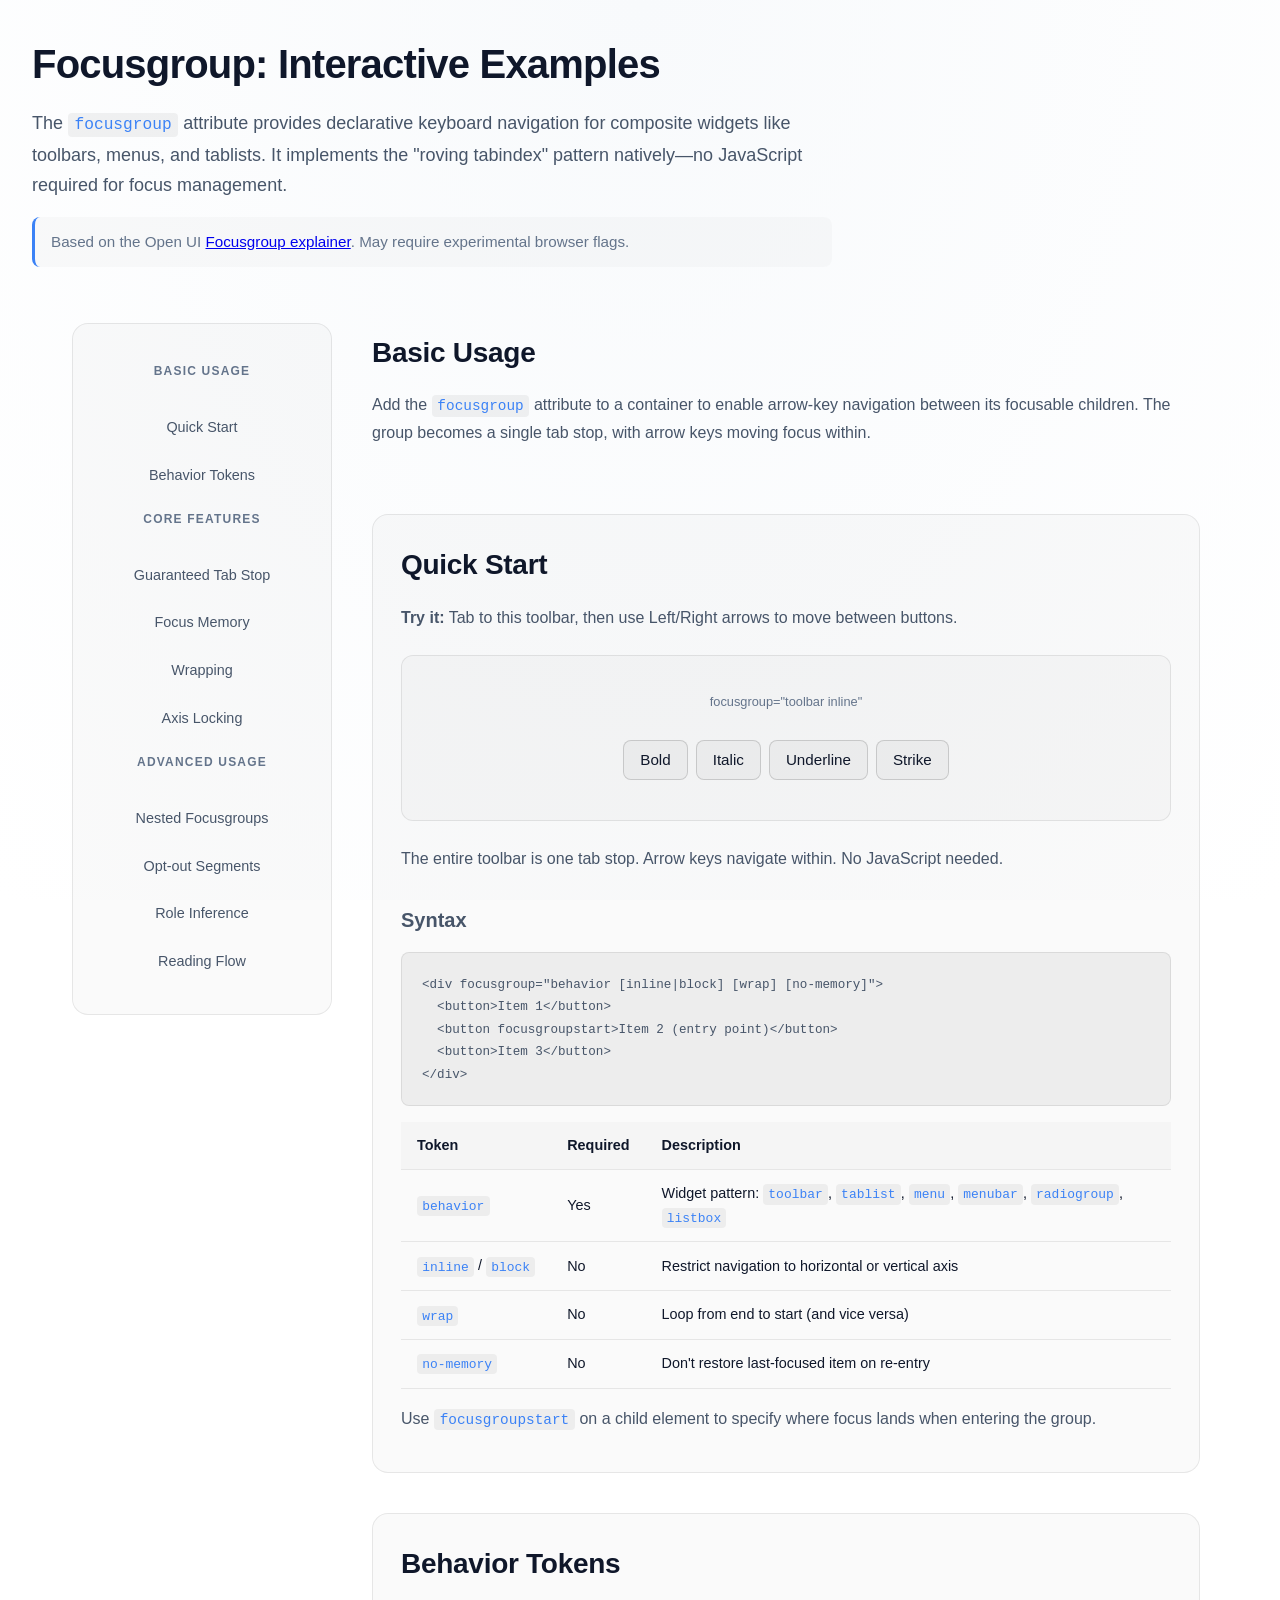
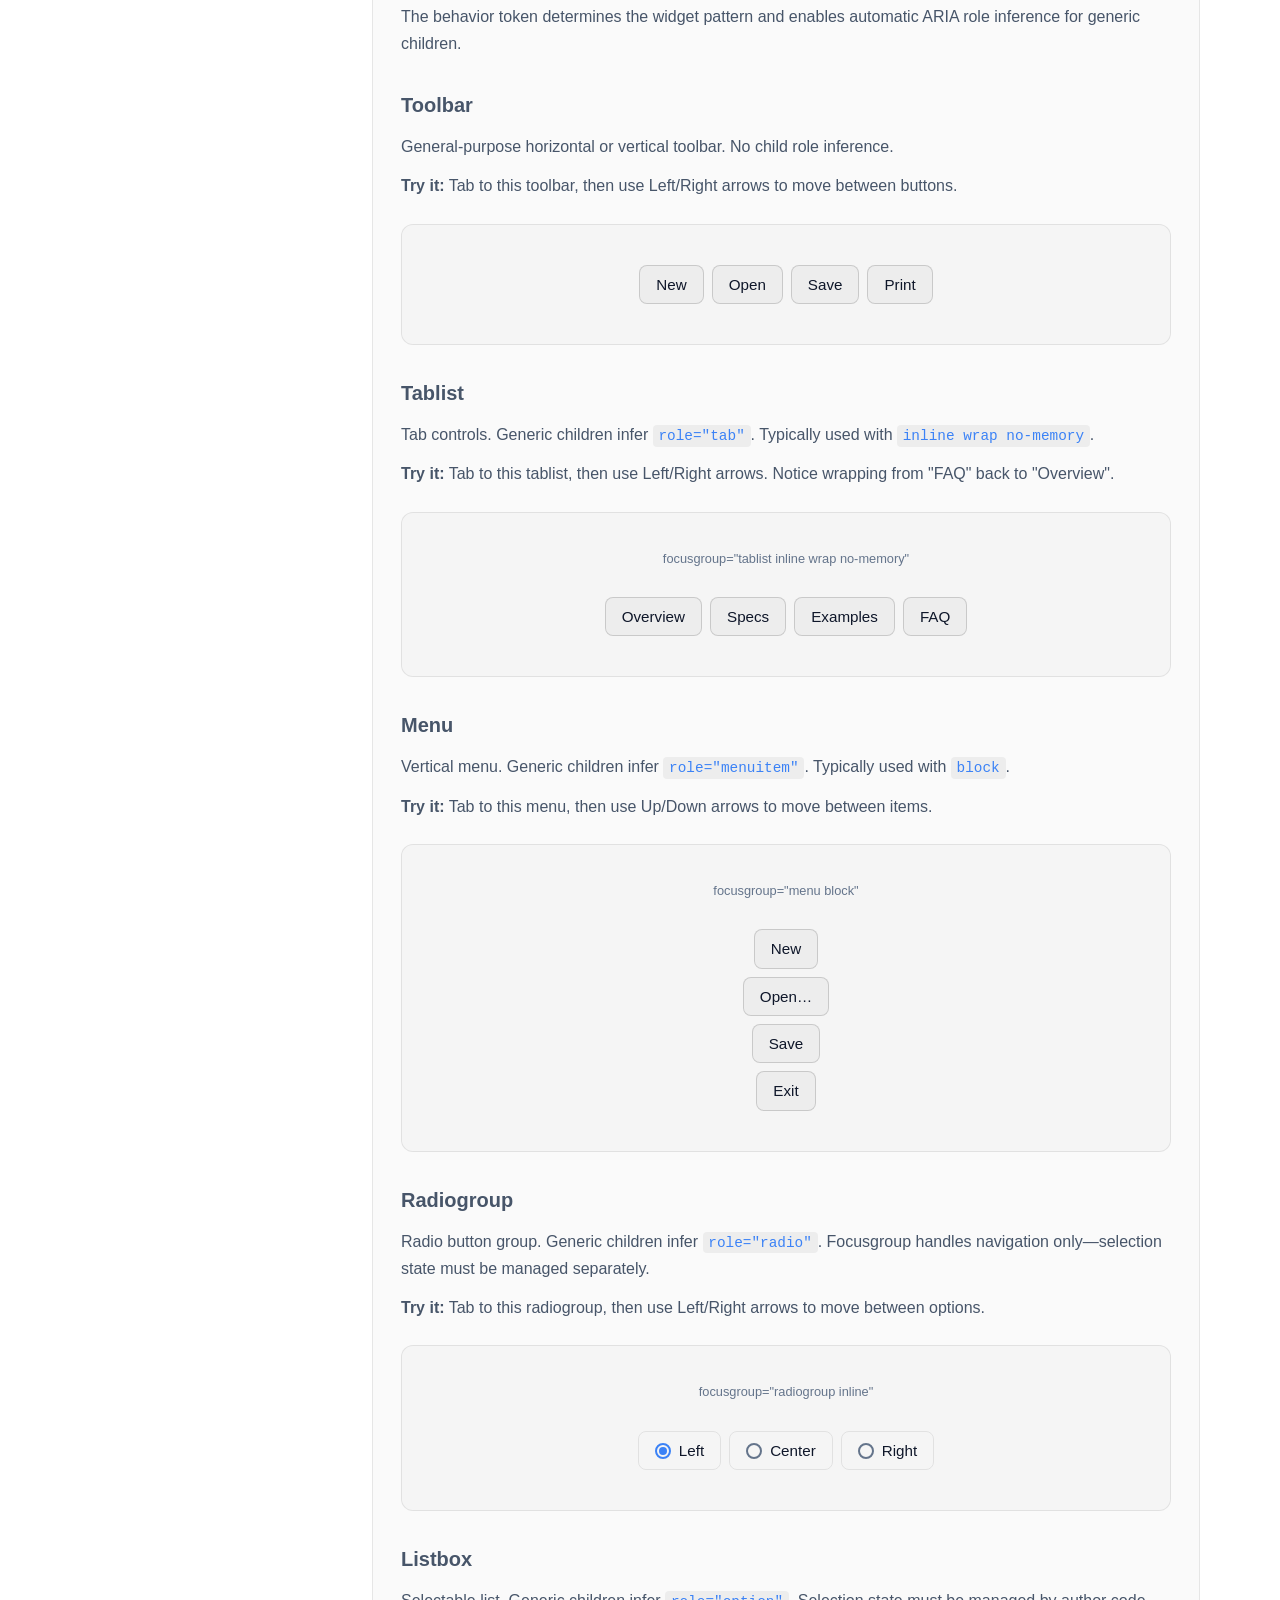
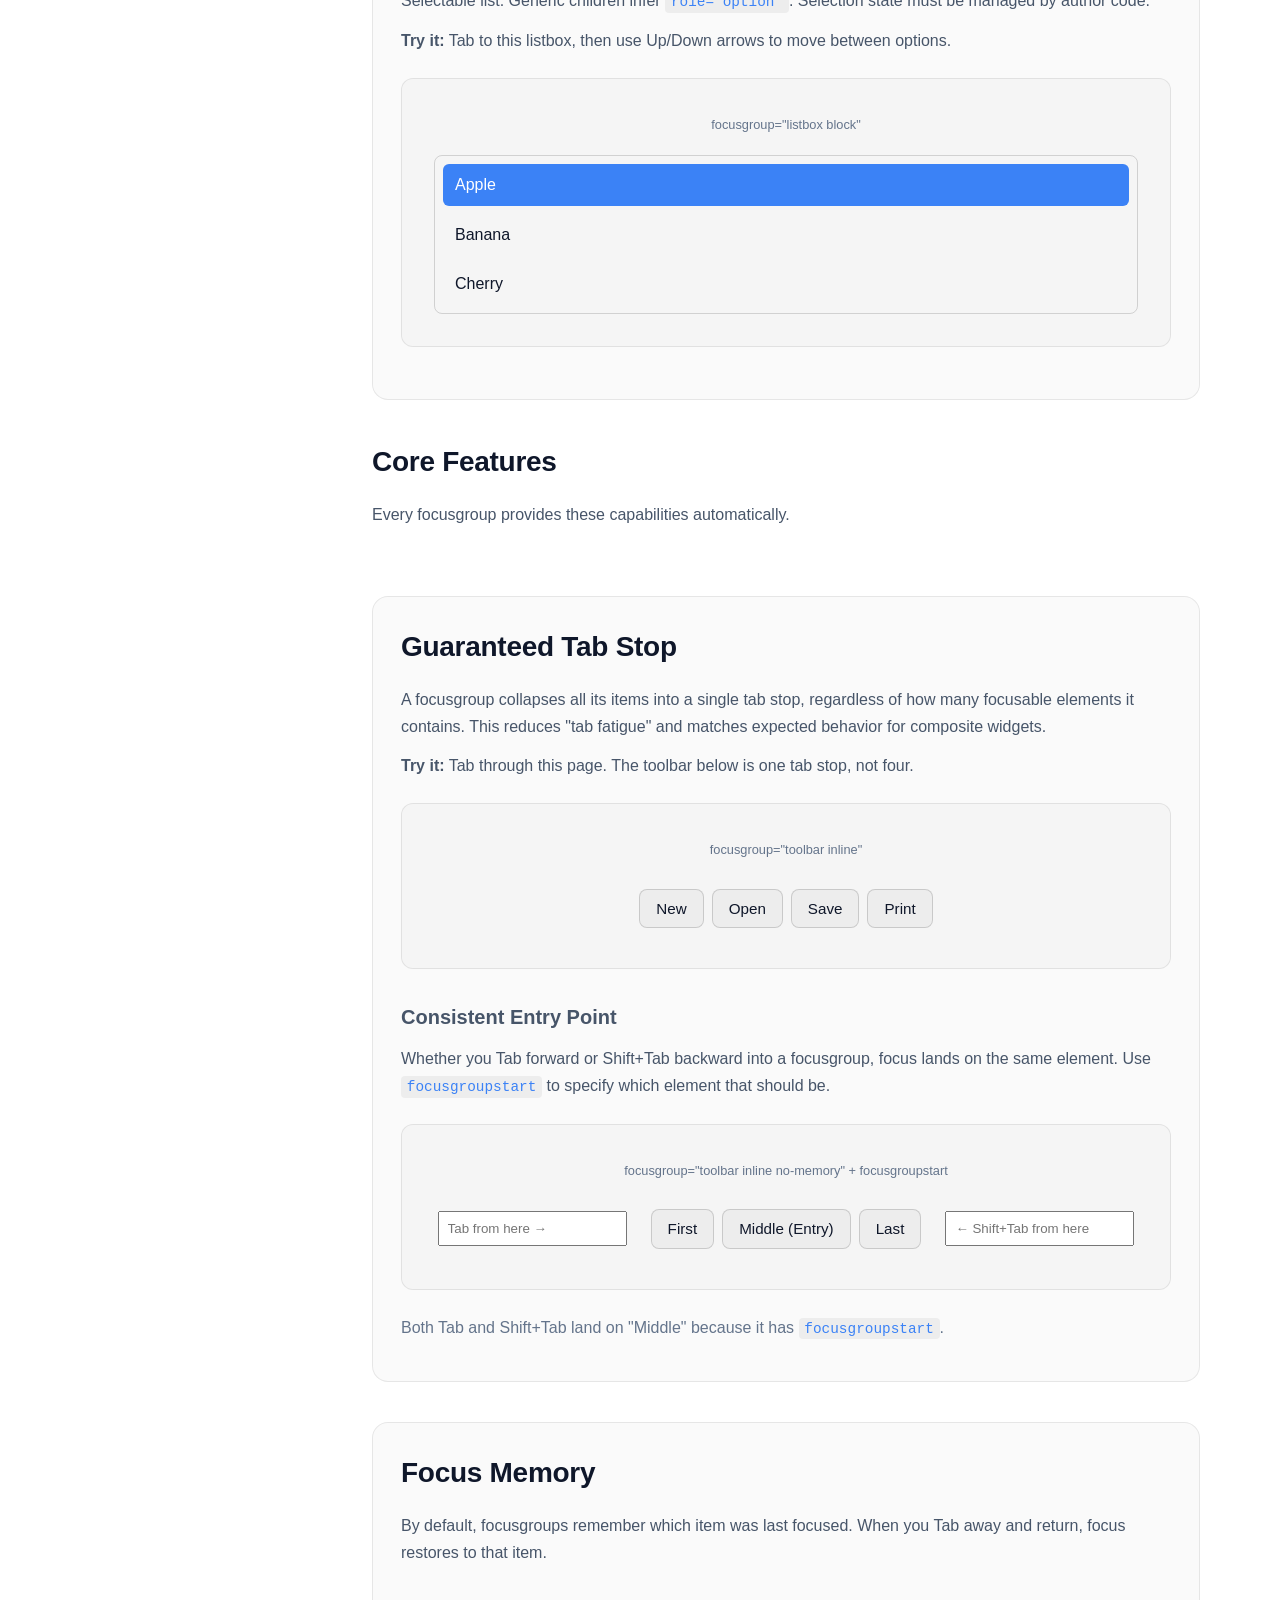
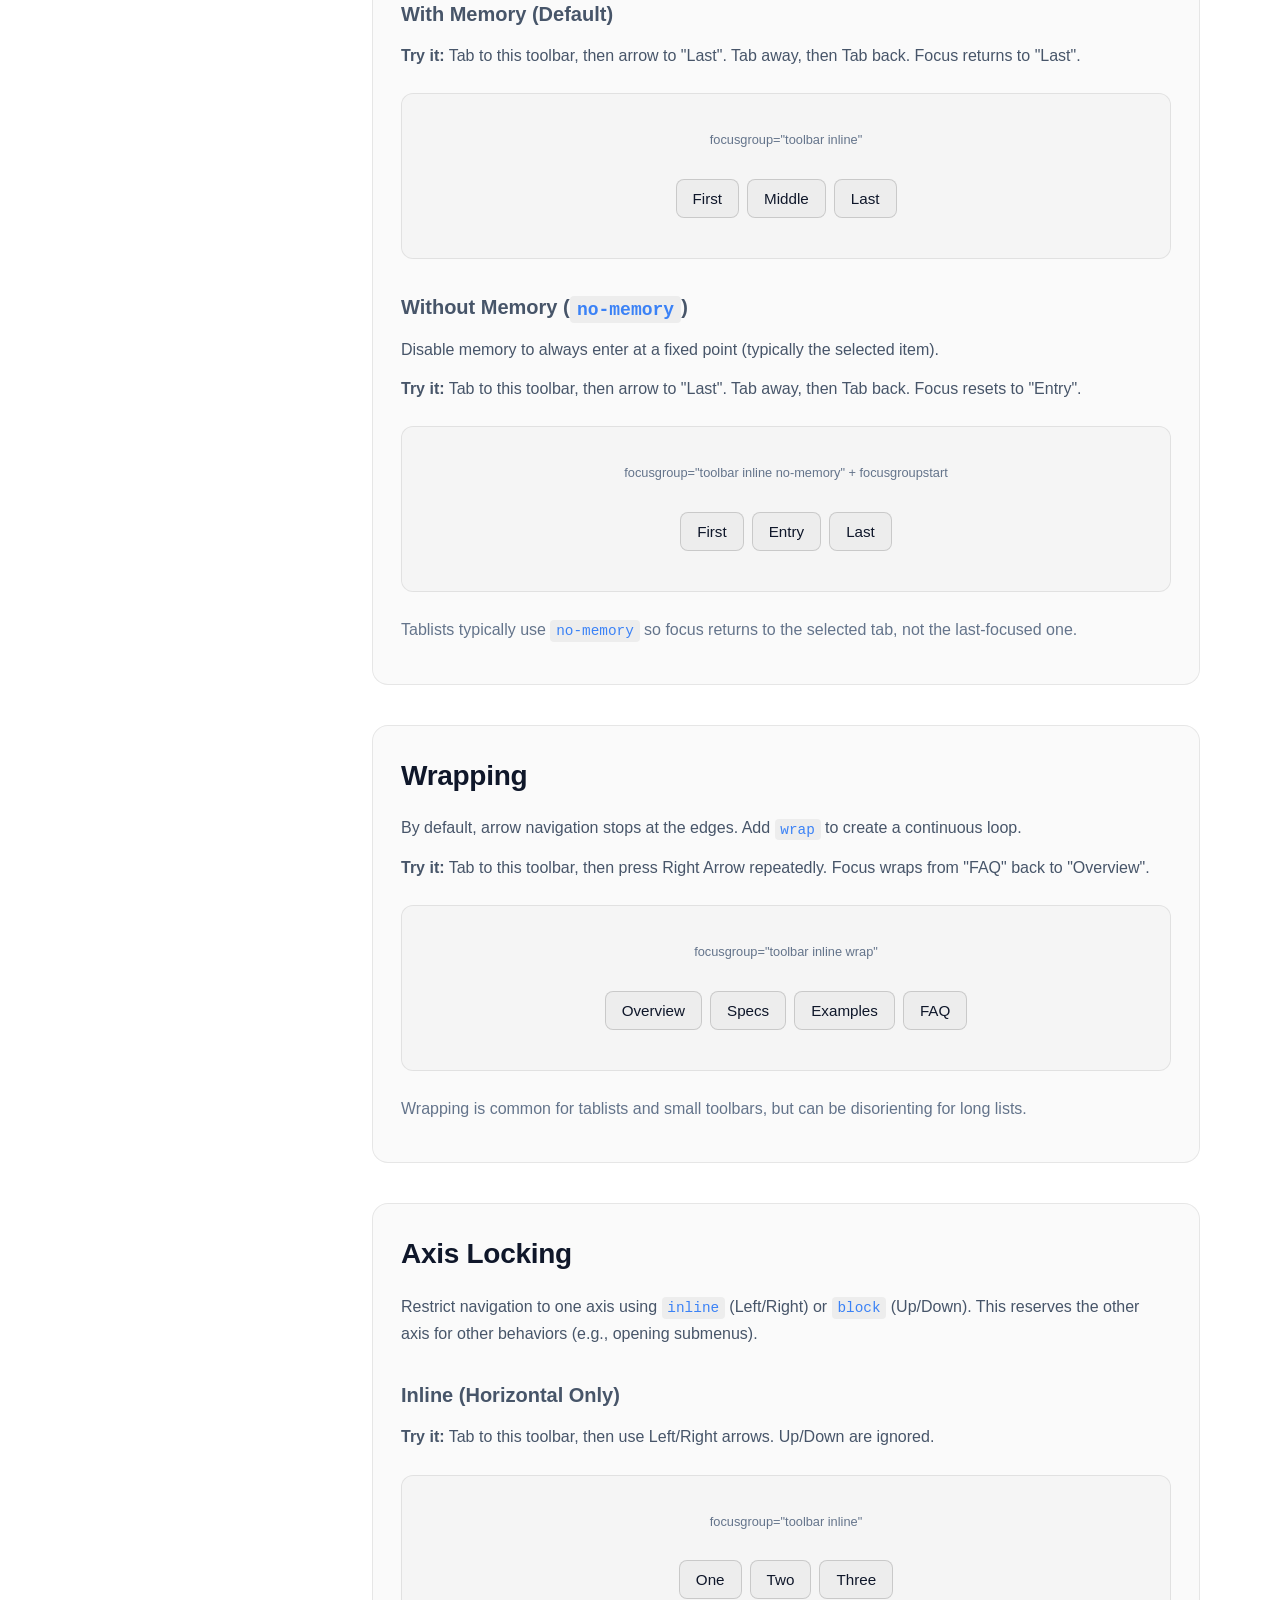
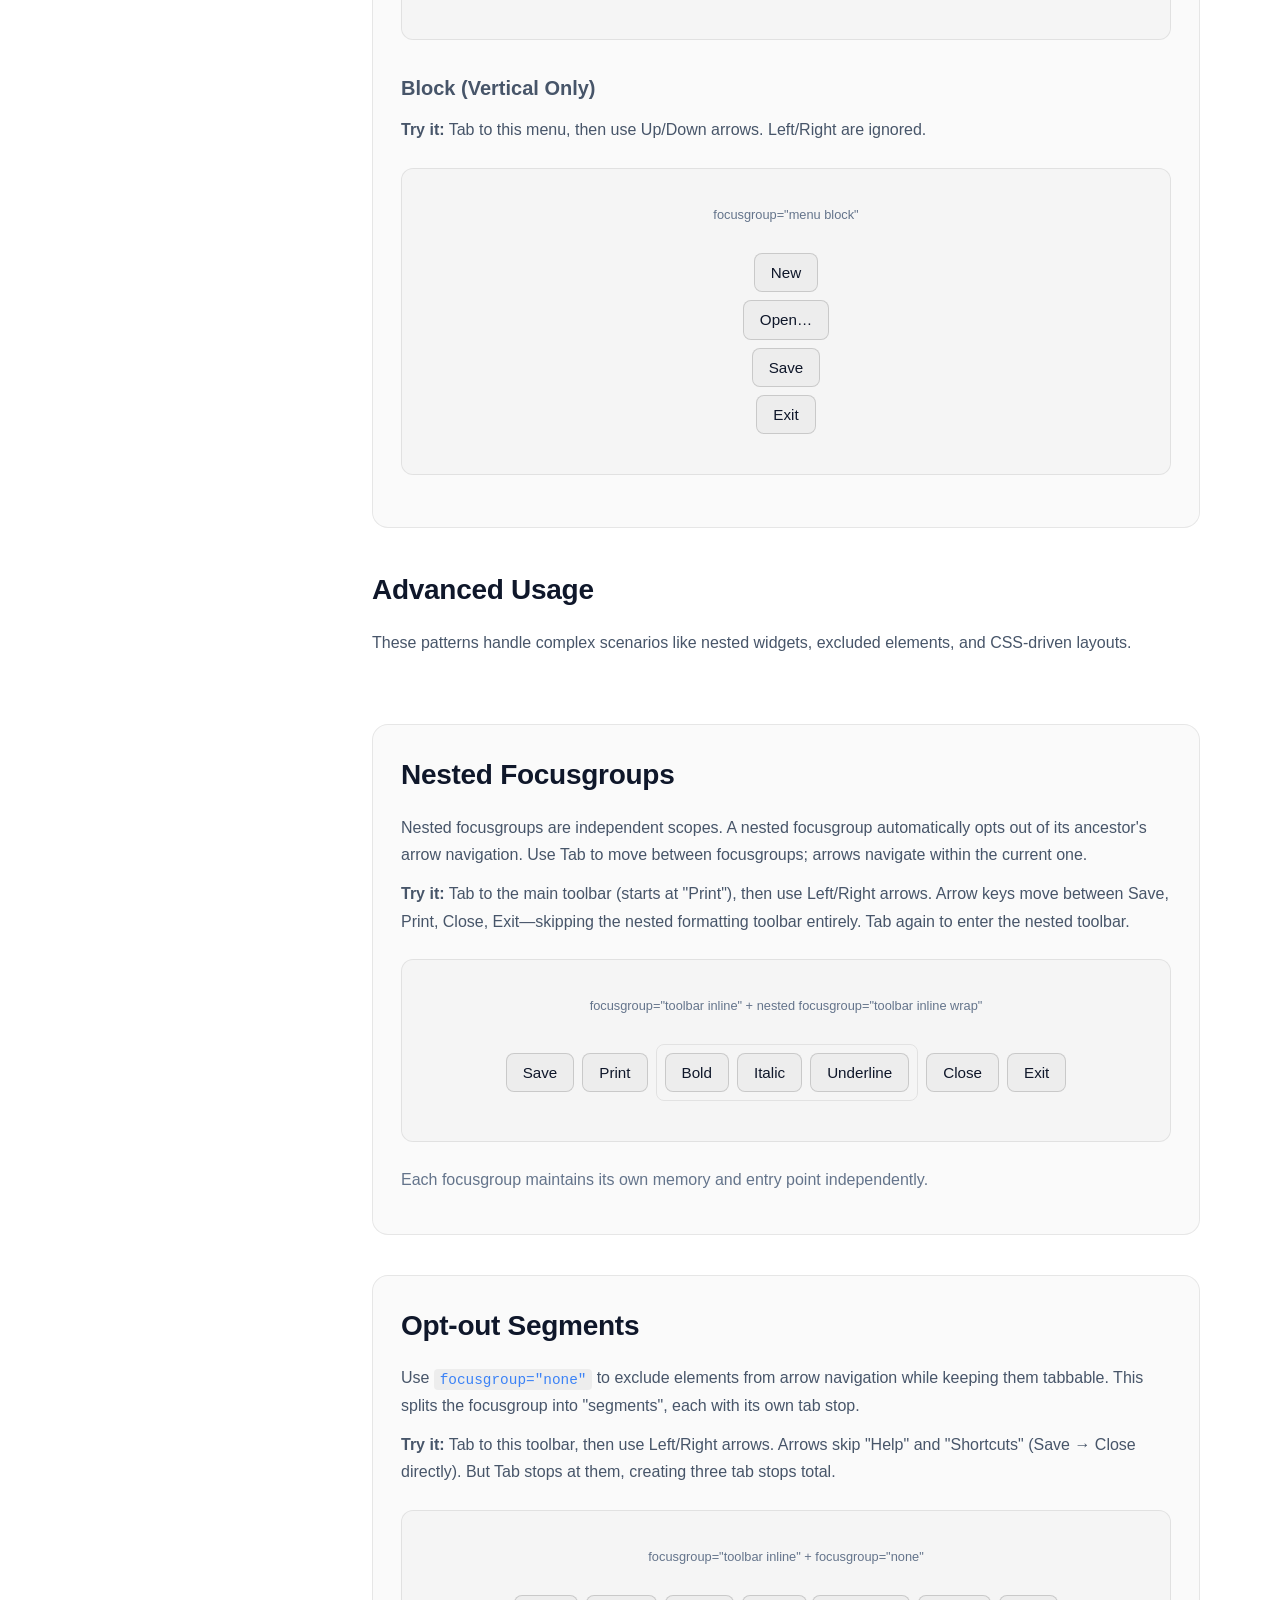
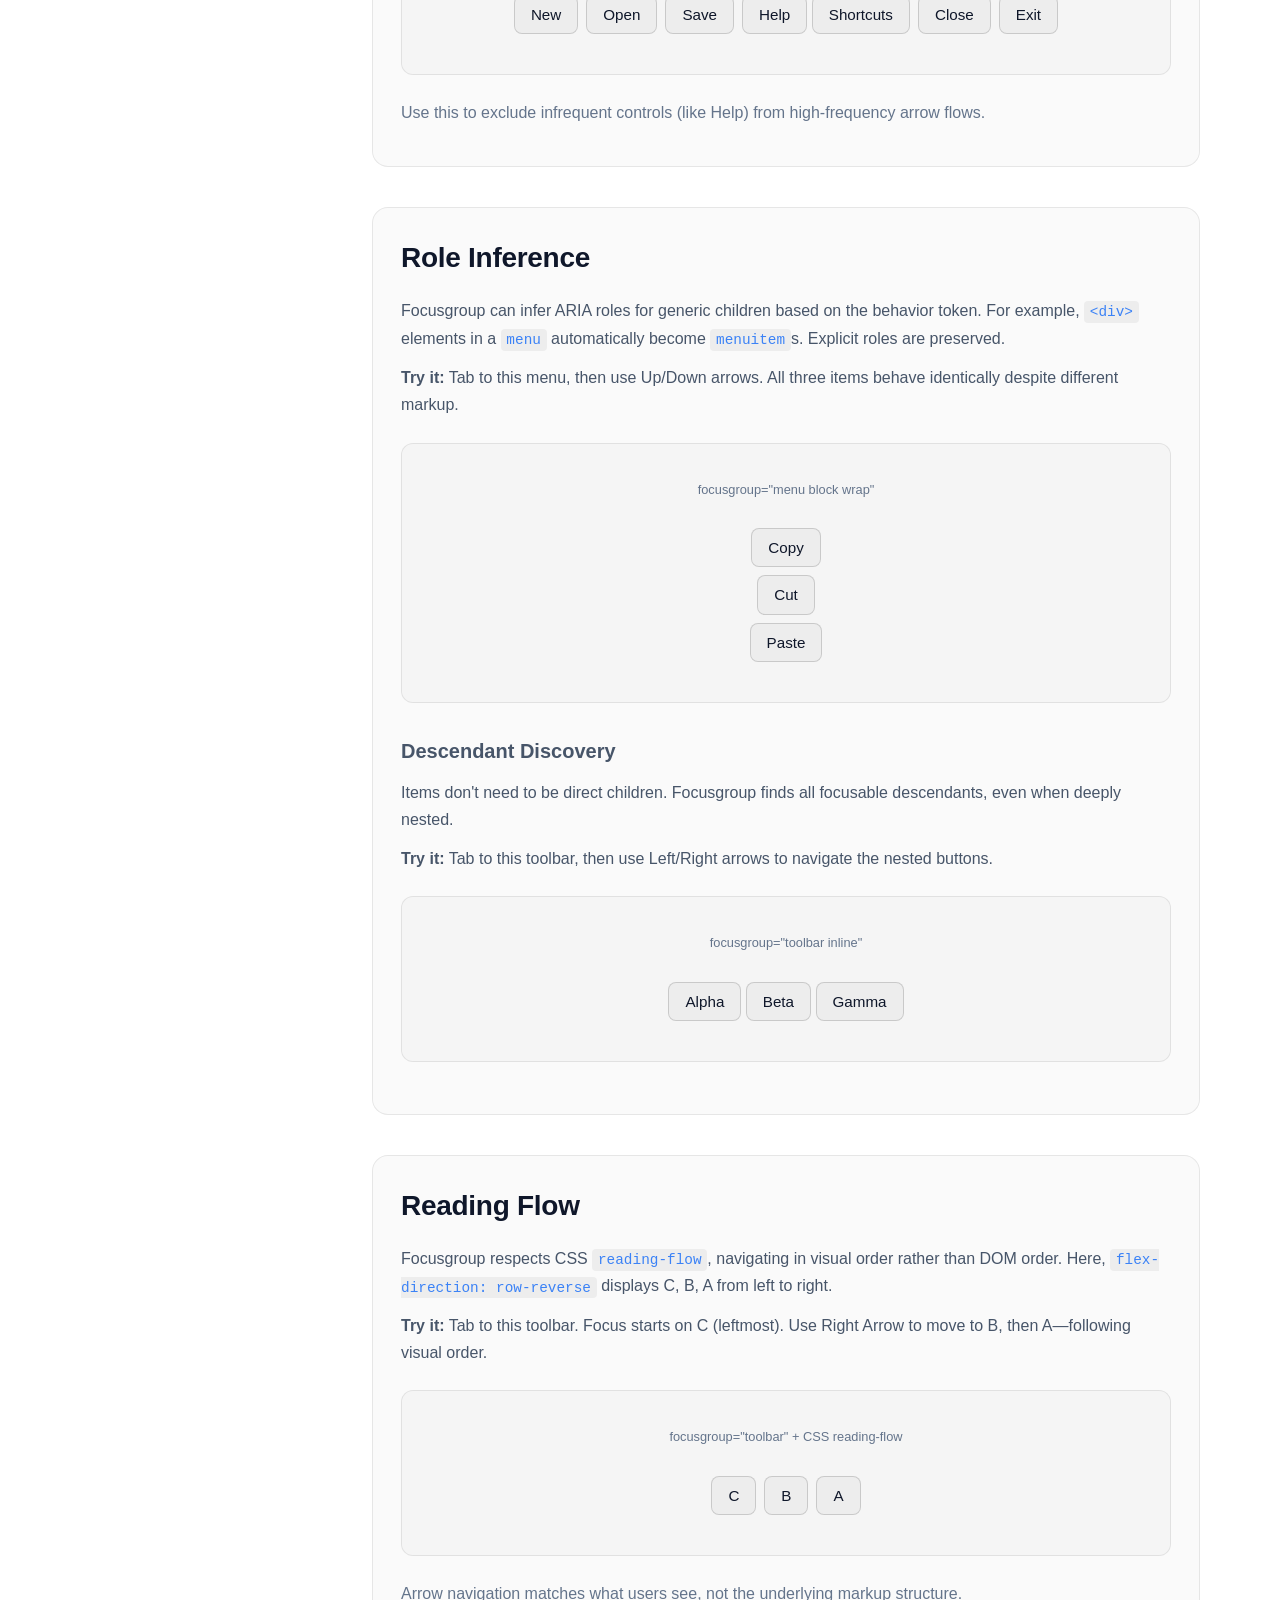
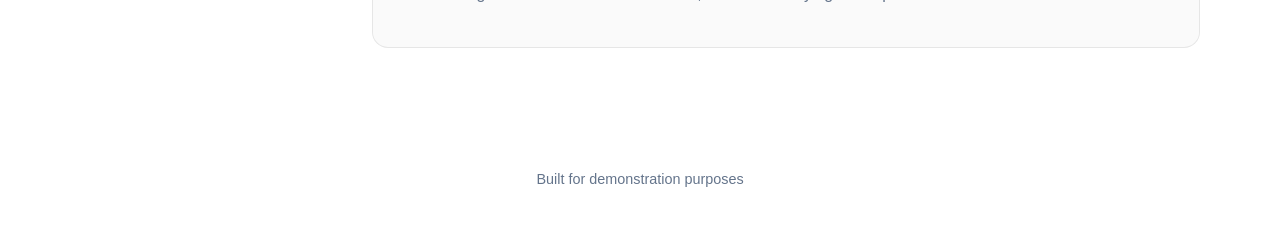
==== commit 263126a9: "Quick fixes." ====
--- a/index.html
+++ b/index.html
@@ -34,7 +34,6 @@
         <li><a href="#nested-title">Nested Focusgroups</a></li>
         <li><a href="#optout-title">Opt-out Segments</a></li>
         <li><a href="#inference-title">Role Inference</a></li>
-        <li><a href="#menubar-title">Menus &amp; Submenus</a></li>
         <li><a href="#readingflow-title">Reading Flow</a></li>
       </ul>
     </nav>
@@ -442,69 +441,6 @@
       </div>
     </section>
 
-    <section aria-labelledby="menubar-title" class="example">
-      <h2 id="menubar-title" tabindex="0">Menus &amp; Submenus</h2>
-      <div focusgroup="none">
-        <p>
-          Menubars combine nested focusgroups with popovers. The menubar uses <code>inline</code> (Left/Right),
-          while dropdown menus use <code>block</code> (Up/Down). This reserves orthogonal arrows for opening/closing menus.
-        </p>
-        <p>
-          <strong>Try it:</strong> Tab to the menubar, then use Left/Right arrows. Click an item to open its dropdown,
-          then use Up/Down arrows within. "Tuition" has a submenu—click it to reveal nested options.
-        </p>
-        <div class="demo">
-          <code class="attr-label">focusgroup="menubar inline wrap" + nested focusgroup="menu block wrap"</code>
-          <ul class="menubar-demo" focusgroup="menubar inline wrap" aria-label="University navigation">
-            <li role="none">
-              <button type="button" role="menuitem" class="menubar-trigger" popovertarget="about-menu" focusgroupstart>About ▾</button>
-              <ul id="about-menu" class="dropdown-menu" focusgroup="menu block wrap" popover aria-label="About">
-                <li role="none"><a href="#" role="menuitem" class="menu-item" autofocus>Overview</a></li>
-                <li role="none"><a href="#" role="menuitem" class="menu-item">Administration</a></li>
-                <li role="none"><a href="#" role="menuitem" class="menu-item">Campus Map</a></li>
-              </ul>
-            </li>
-            <li role="none">
-              <button type="button" role="menuitem" class="menubar-trigger" popovertarget="admissions-menu">Admissions ▾</button>
-              <ul id="admissions-menu" class="dropdown-menu" focusgroup="menu block wrap" popover aria-label="Admissions">
-                <li role="none"><a href="#" role="menuitem" class="menu-item" autofocus>Apply Now</a></li>
-                <li role="none">
-                  <button type="button" role="menuitem" class="menu-item submenu-trigger" popovertarget="tuition-menu">Tuition ▸</button>
-                  <ul id="tuition-menu" class="submenu" focusgroup="menu block wrap" popover aria-label="Tuition">
-                    <li role="none"><a href="#" role="menuitem" class="menu-item" autofocus>Undergraduate</a></li>
-                    <li role="none"><a href="#" role="menuitem" class="menu-item">Graduate</a></li>
-                    <li role="none"><a href="#" role="menuitem" class="menu-item">Financial Aid</a></li>
-                  </ul>
-                </li>
-                <li role="none"><a href="#" role="menuitem" class="menu-item">Visit Campus</a></li>
-                <li role="none"><a href="#" role="menuitem" class="menu-item">Contact Us</a></li>
-              </ul>
-            </li>
-            <li role="none">
-              <button type="button" role="menuitem" class="menubar-trigger" popovertarget="academics-menu">Academics ▾</button>
-              <ul id="academics-menu" class="dropdown-menu" focusgroup="menu block wrap" popover aria-label="Academics">
-                <li role="none"><a href="#" role="menuitem" class="menu-item" autofocus>Programs</a></li>
-                <li role="none"><a href="#" role="menuitem" class="menu-item">Departments</a></li>
-                <li role="none"><a href="#" role="menuitem" class="menu-item">Faculty</a></li>
-              </ul>
-            </li>
-          </ul>
-        </div>
-
-        <h3>How It Works</h3>
-        <ul>
-          <li><strong>Menubar:</strong> <code>focusgroup="menubar inline wrap"</code> — Left/Right navigation</li>
-          <li><strong>Dropdown menus:</strong> <code>focusgroup="menu block wrap"</code> — Up/Down navigation</li>
-          <li><strong>Focus on open:</strong> First item in each menu has <code>autofocus</code> to receive focus when popover opens</li>
-          <li><strong>Popover integration:</strong> <code>popover</code> + <code>popovertarget</code> handle show/hide</li>
-        </ul>
-        <p class="muted">
-          Full menu behavior (arrow-key activation, Escape to close) requires additional JavaScript.
-          Focusgroup handles navigation within each level; autofocus on first item handles focus placement.
-        </p>
-      </div>
-    </section>
-
     <section aria-labelledby="readingflow-title" class="example">
       <h2 id="readingflow-title" tabindex="0">Reading Flow</h2>
       <div focusgroup="none">
--- a/styles.css
+++ b/styles.css
@@ -369,8 +369,8 @@
   transform: translateY(-1px);
 }
 
-button:focus-visible,
-.item:focus-visible {
+button:focus,
+.item:focus {
   outline: 2px solid var(--focus);
   outline-offset: 2px;
   transform: translateY(-1px);
@@ -464,7 +464,7 @@
   color: #fff;
 }
 
-.listbox-option:focus-visible {
+.listbox-option:focus {
   outline: 2px solid var(--focus);
   outline-offset: -2px;
 }
@@ -500,7 +500,7 @@
   background: var(--button-hover);
 }
 
-.menubar-trigger:focus-visible {
+.menubar-trigger:focus {
   outline: 2px solid var(--focus);
   outline-offset: -2px;
 }
@@ -550,7 +550,7 @@
   background: var(--button-hover);
 }
 
-.menu-item:focus-visible {
+.menu-item:focus {
   outline: 2px solid var(--focus);
   outline-offset: -2px;
   background: var(--button-hover);
@@ -574,7 +574,7 @@
   background: var(--button-hover);
 }
 
-.submenu-trigger:focus-visible {
+.submenu-trigger:focus {
   outline: 2px solid var(--focus);
   outline-offset: -2px;
   background: var(--button-hover);
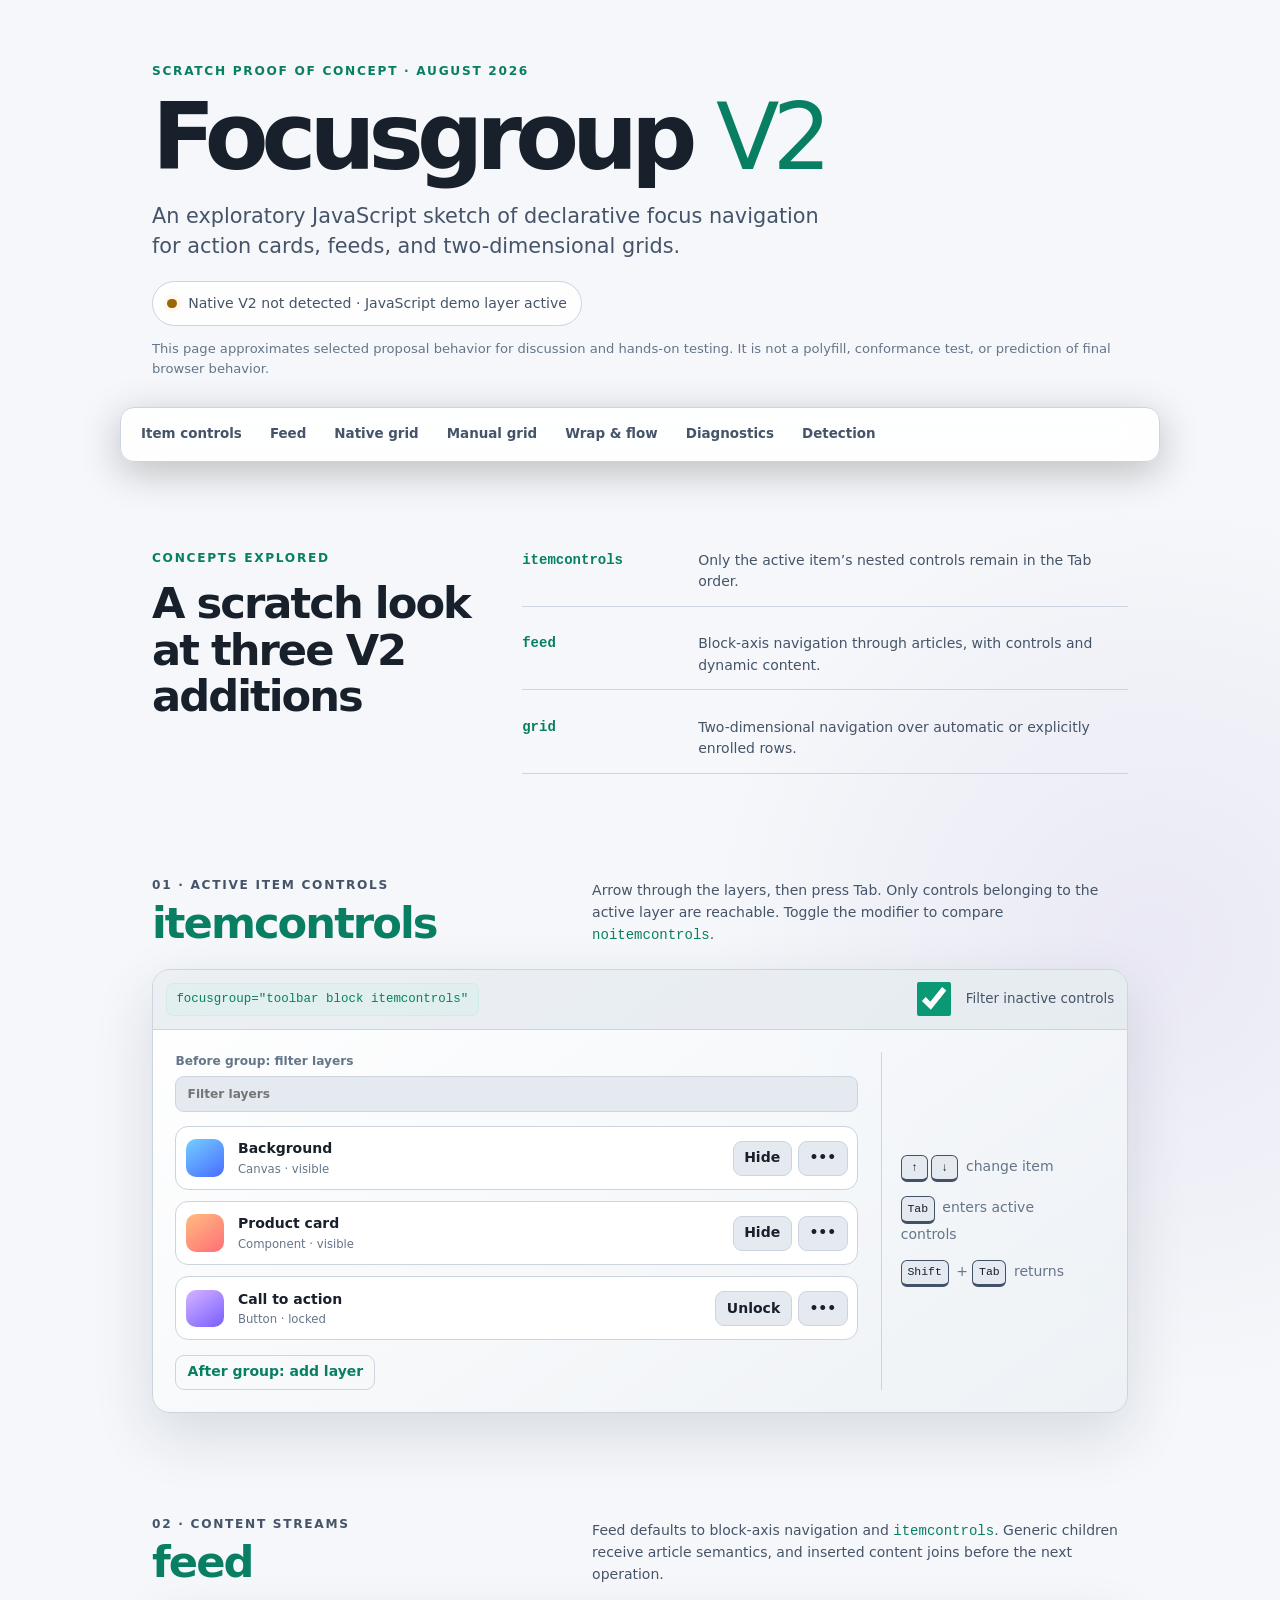
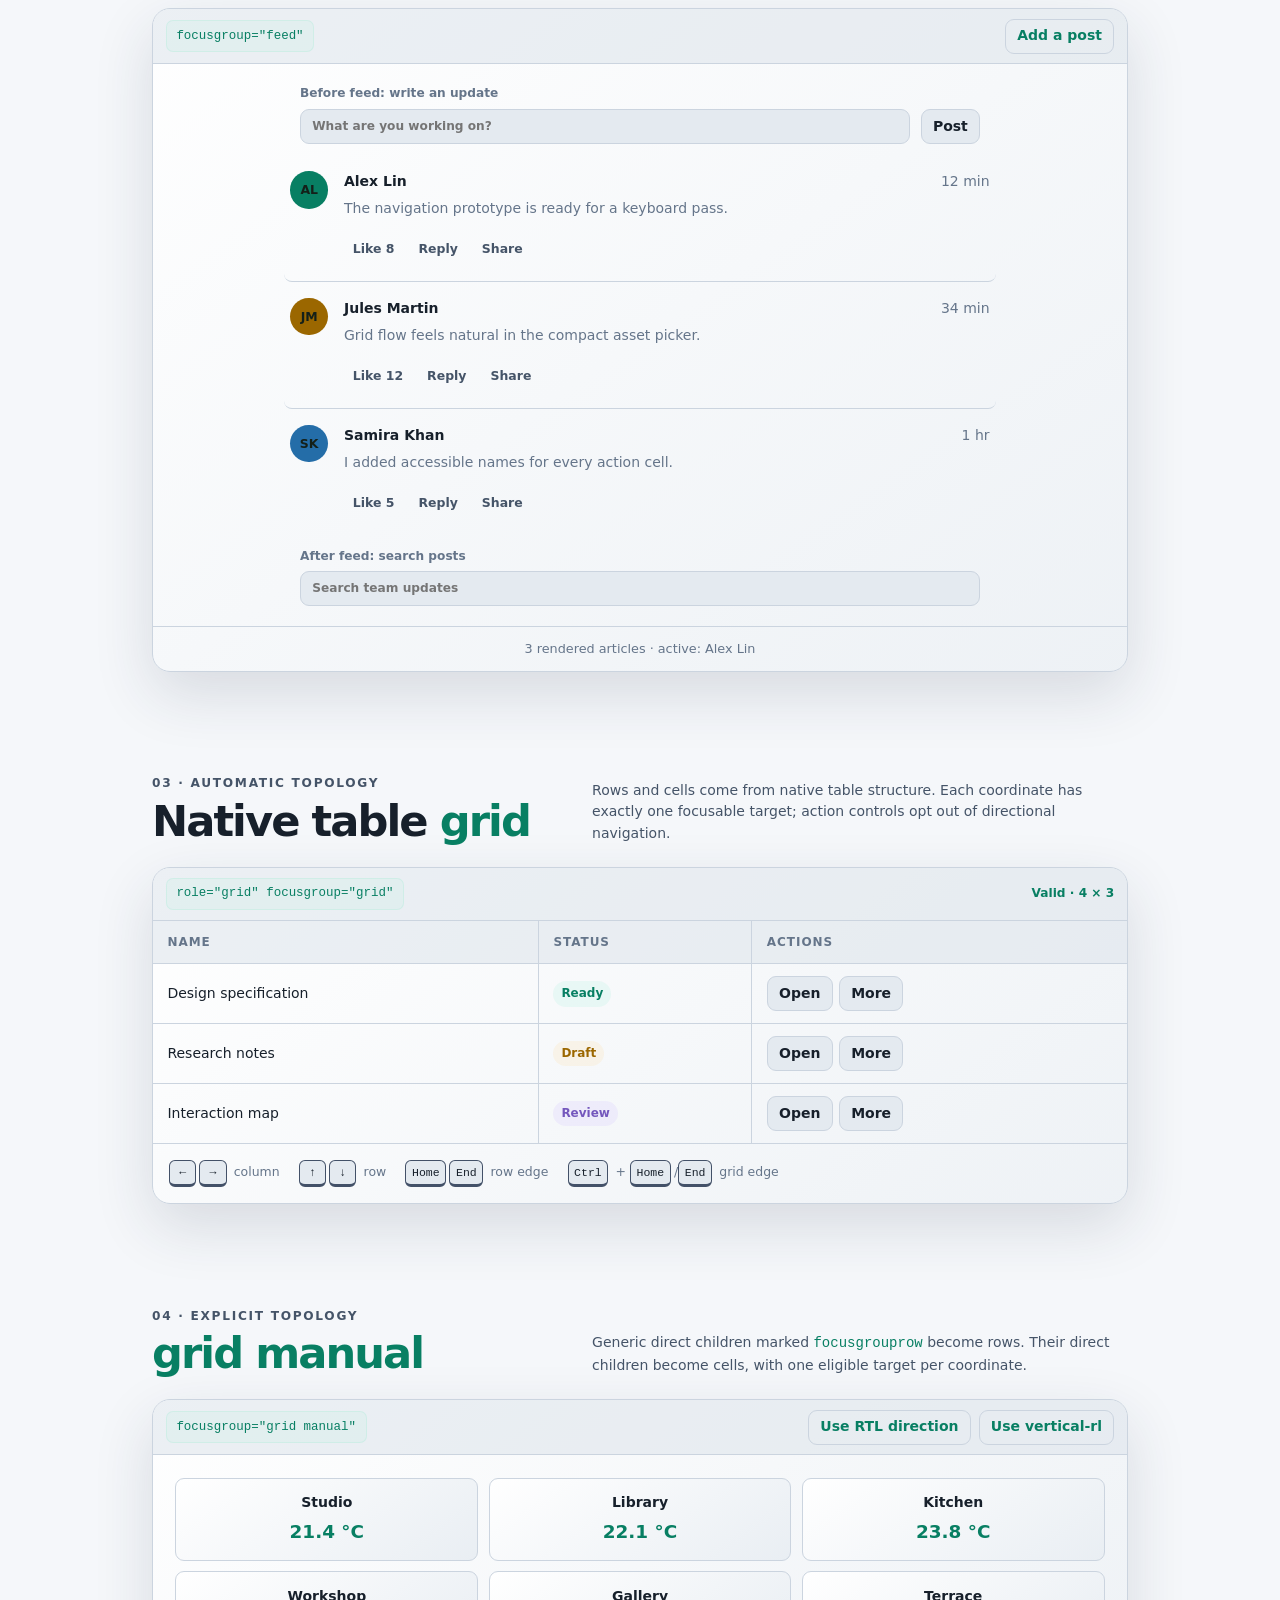
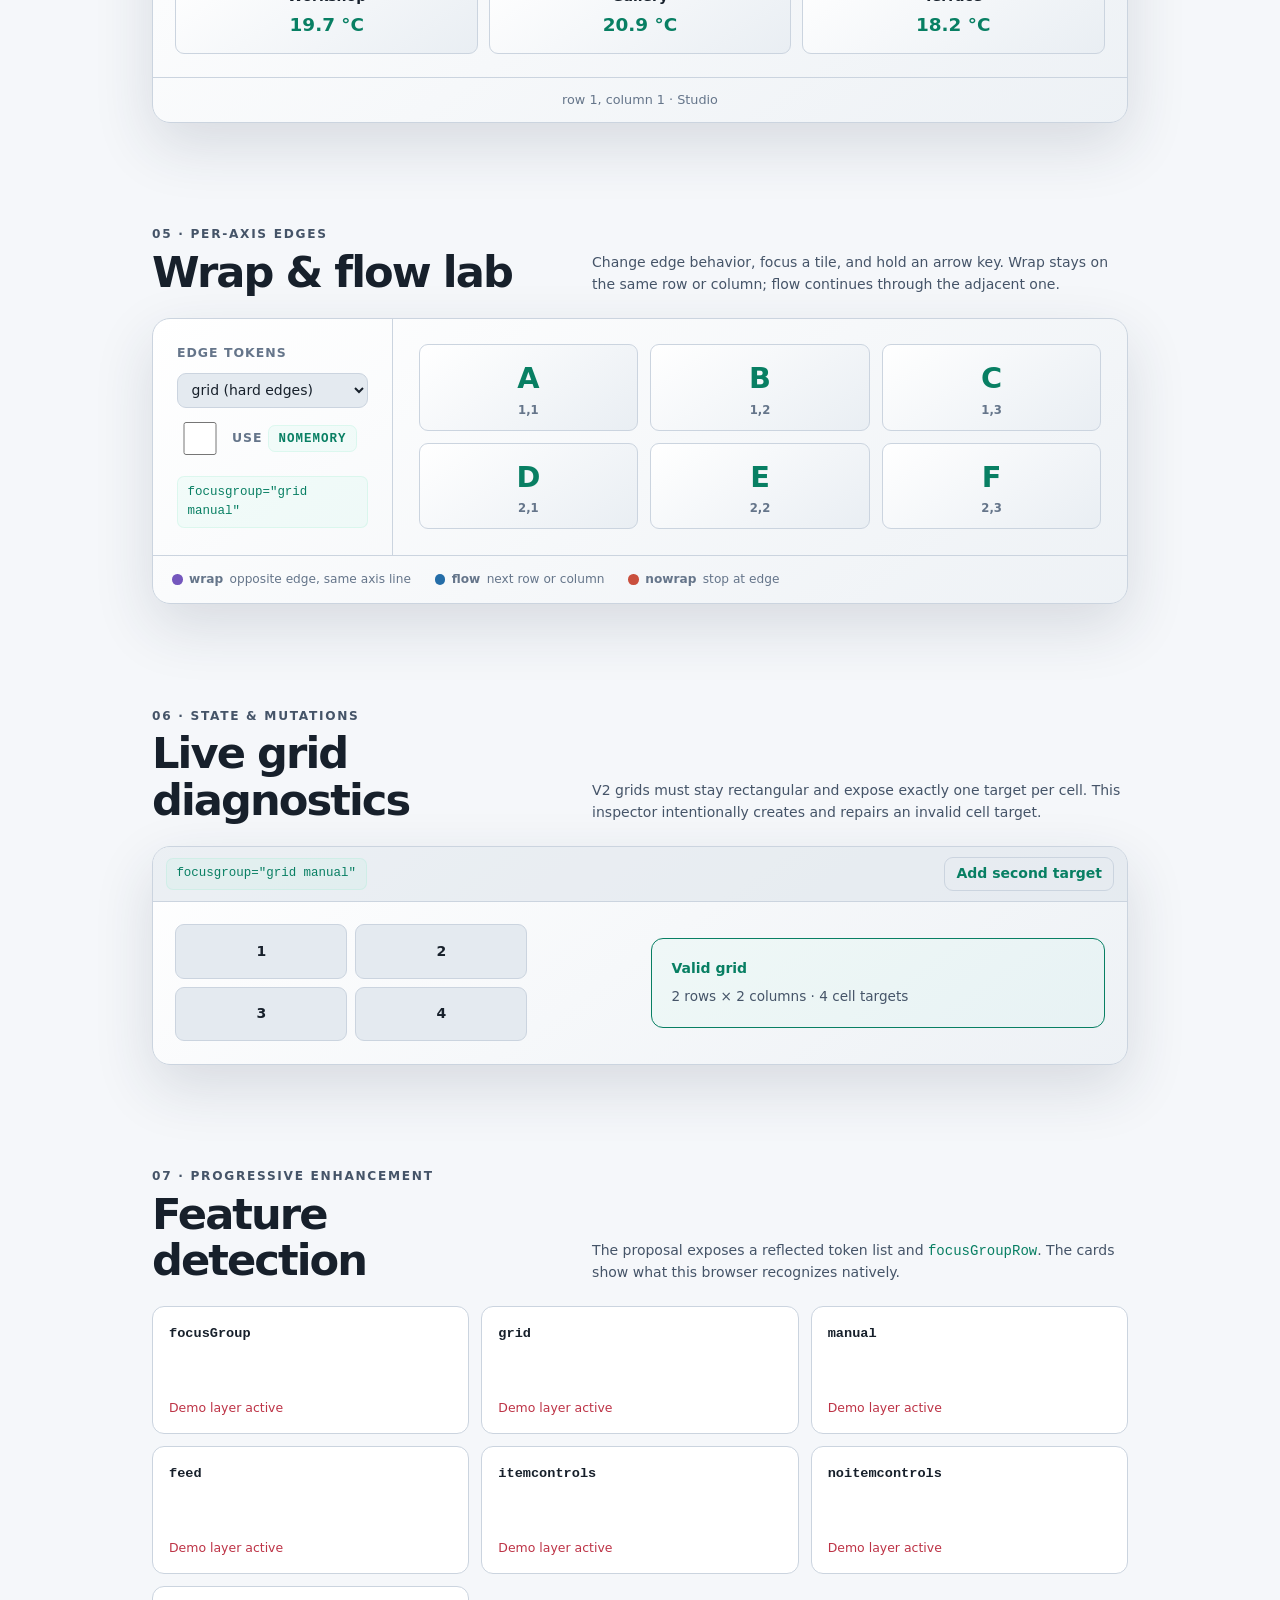
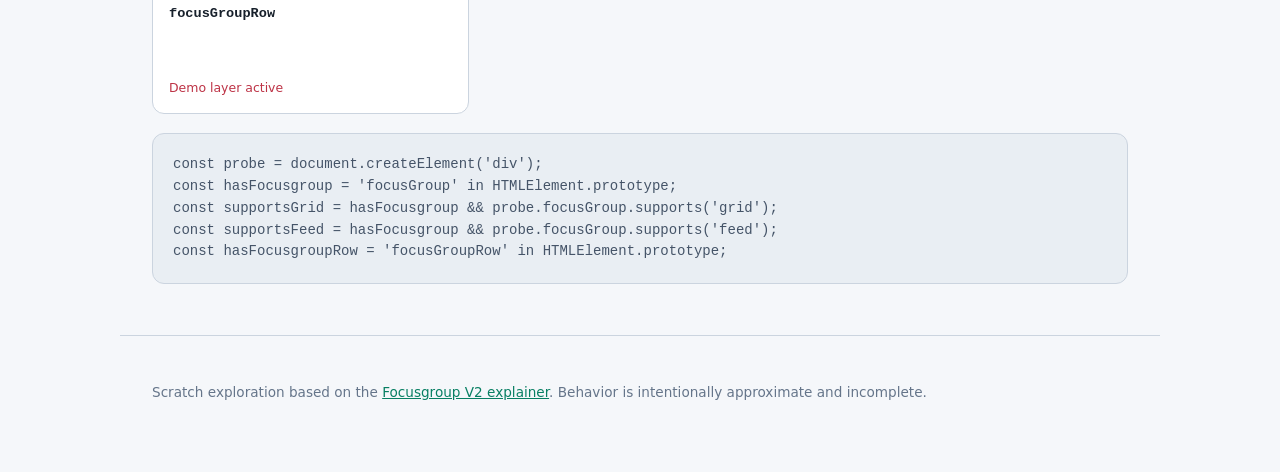
==== commit 36df6ace: "Build Focusgroup V2 scratch demo Add an interactive JavaScript proof of concept for Focusgroup V2 co" ====
--- a/index.html
+++ b/index.html
@@ -1,474 +1,425 @@
-<!doctype html>
-<html lang="en">
-<head>
-  <meta charset="utf-8" />
-  <meta name="viewport" content="width=device-width, initial-scale=1" />
-  <title>Focusgroup Examples</title>
-  <link rel="stylesheet" href="styles.css" />
-</head>
-<body>
-  <header>
-    <h1>Focusgroup: Interactive Examples</h1>
-    <p>
-      The <code>focusgroup</code> attribute provides declarative keyboard navigation for composite widgets like toolbars, menus, and tablists.
-      It implements the "roving tabindex" pattern natively—no JavaScript required for focus management.
-    </p>
-    <p class="muted">
-      Based on the Open UI <a href="https://open-ui.org/components/scoped-focusgroup.explainer/" target="_blank" rel="noopener">Focusgroup explainer</a>.
-      May require experimental browser flags.
-    </p>
-  </header>
-
-  <main>
-    <nav class="toc" aria-label="Examples navigation">
-      <ul class="list-reset" focusgroup="menu block" aria-label="Table of contents">
-        <li><a href="#basic-title" class="nav-title">Basic Usage</a></li>
-        <li><a href="#quickstart-title">Quick Start</a></li>
-        <li><a href="#behaviors-title">Behavior Tokens</a></li>
-        <li><a href="#features-title" class="nav-title">Core Features</a></li>
-        <li><a href="#tabstop-title">Guaranteed Tab Stop</a></li>
-        <li><a href="#memory-title">Focus Memory</a></li>
-        <li><a href="#wrapping-title">Wrapping</a></li>
-        <li><a href="#axis-title">Axis Locking</a></li>
-        <li><a href="#advanced-title" class="nav-title">Advanced Usage</a></li>
-        <li><a href="#nested-title">Nested Focusgroups</a></li>
-        <li><a href="#optout-title">Opt-out Segments</a></li>
-        <li><a href="#inference-title">Role Inference</a></li>
-        <li><a href="#readingflow-title">Reading Flow</a></li>
-      </ul>
-    </nav>
-    <div class="content" focusgroup="toolbar block" aria-label="Page sections">
-
-    <!-- ============================================ -->
-    <!-- SECTION 1: BASIC USAGE -->
-    <!-- ============================================ -->
-    <section aria-labelledby="basic-title">
-      <h2 id="basic-title" tabindex="0">Basic Usage</h2>
-      <p>
-        Add the <code>focusgroup</code> attribute to a container to enable arrow-key navigation between its focusable children.
-        The group becomes a single tab stop, with arrow keys moving focus within.
-      </p>
-    </section>
-
-    <!-- ============================================ -->
-    <!-- QUICK START -->
-    <!-- ============================================ -->
-    <section aria-labelledby="quickstart-title" class="example">
-      <h2 id="quickstart-title" tabindex="0">Quick Start</h2>
-      <div focusgroup="none">
-        <p>
-          <strong>Try it:</strong> Tab to this toolbar, then use Left/Right arrows to move between buttons.
-        </p>
-        <div class="demo">
-          <code class="attr-label">focusgroup="toolbar inline"</code>
-          <div focusgroup="toolbar inline" aria-label="Text formatting">
-            <button type="button">Bold</button>
-            <button type="button">Italic</button>
-            <button type="button">Underline</button>
-            <button type="button">Strike</button>
-          </div>
-        </div>
-        <p>
-          The entire toolbar is one tab stop. Arrow keys navigate within. No JavaScript needed.
-        </p>
-
-        <h3>Syntax</h3>
-        <pre><code>&lt;div focusgroup="behavior [inline|block] [wrap] [no-memory]"&gt;
-  &lt;button&gt;Item 1&lt;/button&gt;
-  &lt;button focusgroupstart&gt;Item 2 (entry point)&lt;/button&gt;
-  &lt;button&gt;Item 3&lt;/button&gt;
-&lt;/div&gt;</code></pre>
-
-        <table class="token-table">
-          <thead>
-            <tr><th>Token</th><th>Required</th><th>Description</th></tr>
-          </thead>
-          <tbody>
-            <tr><td><code>behavior</code></td><td>Yes</td><td>Widget pattern: <code>toolbar</code>, <code>tablist</code>, <code>menu</code>, <code>menubar</code>, <code>radiogroup</code>, <code>listbox</code></td></tr>
-            <tr><td><code>inline</code> / <code>block</code></td><td>No</td><td>Restrict navigation to horizontal or vertical axis</td></tr>
-            <tr><td><code>wrap</code></td><td>No</td><td>Loop from end to start (and vice versa)</td></tr>
-            <tr><td><code>no-memory</code></td><td>No</td><td>Don't restore last-focused item on re-entry</td></tr>
-          </tbody>
-        </table>
-
-        <p>
-          Use <code>focusgroupstart</code> on a child element to specify where focus lands when entering the group.
-        </p>
-      </div>
-    </section>
-
-    <!-- ============================================ -->
-    <!-- BEHAVIOR TOKENS -->
-    <!-- ============================================ -->
-    <section aria-labelledby="behaviors-title" class="example">
-      <h2 id="behaviors-title" tabindex="0">Behavior Tokens</h2>
-      <div focusgroup="none">
-        <p>
-          The behavior token determines the widget pattern and enables automatic ARIA role inference for generic children.
-        </p>
-
-        <h3>Toolbar</h3>
-        <p>General-purpose horizontal or vertical toolbar. No child role inference.</p>
-        <p><strong>Try it:</strong> Tab to this toolbar, then use Left/Right arrows to move between buttons.</p>
-        <div class="demo">
-          <div focusgroup="toolbar inline" aria-label="Document actions">
-            <button type="button">New</button>
-            <button type="button">Open</button>
-            <button type="button">Save</button>
-            <button type="button">Print</button>
-          </div>
-        </div>
-
-        <h3>Tablist</h3>
-        <p>Tab controls. Generic children infer <code>role="tab"</code>. Typically used with <code>inline wrap no-memory</code>.</p>
-        <p><strong>Try it:</strong> Tab to this tablist, then use Left/Right arrows. Notice wrapping from "FAQ" back to "Overview".</p>
-        <div class="demo">
-          <code class="attr-label">focusgroup="tablist inline wrap no-memory"</code>
-          <div focusgroup="tablist inline wrap no-memory" aria-label="Sections">
-            <button role="tab" type="button" aria-selected="true" focusgroupstart>Overview</button>
-            <button role="tab" type="button" aria-selected="false">Specs</button>
-            <button role="tab" type="button" aria-selected="false">Examples</button>
-            <button role="tab" type="button" aria-selected="false">FAQ</button>
-          </div>
-        </div>
-
-        <h3>Menu</h3>
-        <p>Vertical menu. Generic children infer <code>role="menuitem"</code>. Typically used with <code>block</code>.</p>
-        <p><strong>Try it:</strong> Tab to this menu, then use Up/Down arrows to move between items.</p>
-        <div class="demo">
-          <code class="attr-label">focusgroup="menu block"</code>
-          <div focusgroup="menu block" aria-label="File actions">
-            <div class="item" tabindex="0">New</div>
-            <div class="item" tabindex="0">Open…</div>
-            <div class="item" tabindex="0">Save</div>
-            <div class="item" tabindex="0">Exit</div>
-          </div>
-        </div>
-
-        <h3>Radiogroup</h3>
-        <p>
-          Radio button group. Generic children infer <code>role="radio"</code>.
-          Focusgroup handles navigation only—selection state must be managed separately.
-        </p>
-        <p><strong>Try it:</strong> Tab to this radiogroup, then use Left/Right arrows to move between options.</p>
-        <div class="demo">
-          <code class="attr-label">focusgroup="radiogroup inline"</code>
-          <div focusgroup="radiogroup inline" aria-label="Text alignment" class="radio-group">
-            <button role="radio" aria-checked="true" class="radio-option"><span class="radio-indicator"></span> Left</button>
-            <button role="radio" aria-checked="false" class="radio-option"><span class="radio-indicator"></span> Center</button>
-            <button role="radio" aria-checked="false" class="radio-option"><span class="radio-indicator"></span> Right</button>
-          </div>
-        </div>
-
-        <h3>Listbox</h3>
-        <p>
-          Selectable list. Generic children infer <code>role="option"</code>.
-          Selection state must be managed by author code.
-        </p>
-        <p><strong>Try it:</strong> Tab to this listbox, then use Up/Down arrows to move between options.</p>
-        <div class="demo">
-          <code class="attr-label">focusgroup="listbox block"</code>
-          <div focusgroup="listbox block" aria-label="Favorite fruit" class="listbox">
-            <div class="listbox-option" tabindex="0" role="option" aria-selected="true">Apple</div>
-            <div class="listbox-option" tabindex="0" role="option" aria-selected="false">Banana</div>
-            <div class="listbox-option" tabindex="0" role="option" aria-selected="false">Cherry</div>
-          </div>
-        </div>
-      </div>
-    </section>
-
-    <!-- ============================================ -->
-    <!-- SECTION 2: CORE FEATURES -->
-    <!-- ============================================ -->
-    <section aria-labelledby="features-title">
-      <h2 id="features-title" tabindex="0">Core Features</h2>
-      <p>
-        Every focusgroup provides these capabilities automatically.
-      </p>
-    </section>
-
-    <section aria-labelledby="tabstop-title" class="example">
-      <h2 id="tabstop-title" tabindex="0">Guaranteed Tab Stop</h2>
-      <div focusgroup="none">
-        <p>
-          A focusgroup collapses all its items into a single tab stop, regardless of how many focusable elements it contains.
-          This reduces "tab fatigue" and matches expected behavior for composite widgets.
-        </p>
-        <p>
-          <strong>Try it:</strong> Tab through this page. The toolbar below is one tab stop, not four.
-        </p>
-        <div class="demo">
-          <code class="attr-label">focusgroup="toolbar inline"</code>
-          <div focusgroup="toolbar inline" aria-label="Document actions">
-            <button type="button">New</button>
-            <button type="button">Open</button>
-            <button type="button">Save</button>
-            <button type="button">Print</button>
-          </div>
-        </div>
-
-        <h3>Consistent Entry Point</h3>
-        <p>
-          Whether you Tab forward or Shift+Tab backward into a focusgroup, focus lands on the same element.
-          Use <code>focusgroupstart</code> to specify which element that should be.
-        </p>
-        <div class="demo">
-          <code class="attr-label">focusgroup="toolbar inline no-memory" + focusgroupstart</code>
-          <div class="entry-demo-row">
-            <input type="text" class="demo-input" placeholder="Tab from here →">
-            <div focusgroup="toolbar inline no-memory" aria-label="Entry demo">
-              <button type="button">First</button>
-              <button type="button" focusgroupstart>Middle (Entry)</button>
-              <button type="button">Last</button>
-            </div>
-            <input type="text" class="demo-input" placeholder="← Shift+Tab from here">
-          </div>
-        </div>
-        <p class="muted">
-          Both Tab and Shift+Tab land on "Middle" because it has <code>focusgroupstart</code>.
-        </p>
-      </div>
-    </section>
-
-    <section aria-labelledby="memory-title" class="example">
-      <h2 id="memory-title" tabindex="0">Focus Memory</h2>
-      <div focusgroup="none">
-        <p>
-          By default, focusgroups remember which item was last focused.
-          When you Tab away and return, focus restores to that item.
-        </p>
-
-        <h3>With Memory (Default)</h3>
-        <p><strong>Try it:</strong> Tab to this toolbar, then arrow to "Last". Tab away, then Tab back. Focus returns to "Last".</p>
-        <div class="demo">
-          <code class="attr-label">focusgroup="toolbar inline"</code>
-          <div focusgroup="toolbar inline" aria-label="Memory demo">
-            <button type="button">First</button>
-            <button type="button">Middle</button>
-            <button type="button">Last</button>
-          </div>
-        </div>
-
-        <h3>Without Memory (<code>no-memory</code>)</h3>
-        <p>
-          Disable memory to always enter at a fixed point (typically the selected item).
-        </p>
-        <p><strong>Try it:</strong> Tab to this toolbar, then arrow to "Last". Tab away, then Tab back. Focus resets to "Entry".</p>
-        <div class="demo">
-          <code class="attr-label">focusgroup="toolbar inline no-memory" + focusgroupstart</code>
-          <div focusgroup="toolbar inline no-memory" aria-label="No memory demo">
-            <button type="button">First</button>
-            <button type="button" focusgroupstart>Entry</button>
-            <button type="button">Last</button>
-          </div>
-        </div>
-        <p class="muted">
-          Tablists typically use <code>no-memory</code> so focus returns to the selected tab, not the last-focused one.
-        </p>
-      </div>
-    </section>
-
-    <section aria-labelledby="wrapping-title" class="example">
-      <h2 id="wrapping-title" tabindex="0">Wrapping</h2>
-      <div focusgroup="none">
-        <p>
-          By default, arrow navigation stops at the edges.
-          Add <code>wrap</code> to create a continuous loop.
-        </p>
-        <p>
-          <strong>Try it:</strong> Tab to this toolbar, then press Right Arrow repeatedly. Focus wraps from "FAQ" back to "Overview".
-        </p>
-        <div class="demo">
-          <code class="attr-label">focusgroup="toolbar inline wrap"</code>
-          <div focusgroup="toolbar inline wrap" aria-label="Wrapping demo">
-            <button type="button" focusgroupstart>Overview</button>
-            <button type="button">Specs</button>
-            <button type="button">Examples</button>
-            <button type="button">FAQ</button>
-          </div>
-        </div>
-        <p class="muted">
-          Wrapping is common for tablists and small toolbars, but can be disorienting for long lists.
-        </p>
-      </div>
-    </section>
-
-    <section aria-labelledby="axis-title" class="example">
-      <h2 id="axis-title" tabindex="0">Axis Locking</h2>
-      <div focusgroup="none">
-        <p>
-          Restrict navigation to one axis using <code>inline</code> (Left/Right) or <code>block</code> (Up/Down).
-          This reserves the other axis for other behaviors (e.g., opening submenus).
-        </p>
-
-        <h3>Inline (Horizontal Only)</h3>
-        <p><strong>Try it:</strong> Tab to this toolbar, then use Left/Right arrows. Up/Down are ignored.</p>
-        <div class="demo">
-          <code class="attr-label">focusgroup="toolbar inline"</code>
-          <div focusgroup="toolbar inline" aria-label="Horizontal toolbar">
-            <button type="button">One</button>
-            <button type="button">Two</button>
-            <button type="button">Three</button>
-          </div>
-        </div>
-
-        <h3>Block (Vertical Only)</h3>
-        <p><strong>Try it:</strong> Tab to this menu, then use Up/Down arrows. Left/Right are ignored.</p>
-        <div class="demo">
-          <code class="attr-label">focusgroup="menu block"</code>
-          <div focusgroup="menu block" aria-label="Vertical menu">
-            <div class="item" tabindex="0">New</div>
-            <div class="item" tabindex="0">Open…</div>
-            <div class="item" tabindex="0">Save</div>
-            <div class="item" tabindex="0">Exit</div>
-          </div>
-        </div>
-      </div>
-    </section>
-
-    <!-- ============================================ -->
-    <!-- SECTION 3: ADVANCED USAGE -->
-    <!-- ============================================ -->
-    <section aria-labelledby="advanced-title">
-      <h2 id="advanced-title" tabindex="0">Advanced Usage</h2>
-      <p>
-        These patterns handle complex scenarios like nested widgets, excluded elements, and CSS-driven layouts.
-      </p>
-    </section>
-
-    <section aria-labelledby="nested-title" class="example">
-      <h2 id="nested-title" tabindex="0">Nested Focusgroups</h2>
-      <div focusgroup="none">
-        <p>
-          Nested focusgroups are independent scopes. A nested focusgroup automatically opts out of its ancestor's arrow navigation.
-          Use Tab to move between focusgroups; arrows navigate within the current one.
-        </p>
-        <p>
-          <strong>Try it:</strong> Tab to the main toolbar (starts at "Print"), then use Left/Right arrows.
-          Arrow keys move between Save, Print, Close, Exit—skipping the nested formatting toolbar entirely.
-          Tab again to enter the nested toolbar.
-        </p>
-        <div class="demo">
-          <code class="attr-label">focusgroup="toolbar inline" + nested focusgroup="toolbar inline wrap"</code>
-          <div focusgroup="toolbar inline" aria-label="Main toolbar">
-            <button type="button">Save</button>
-            <button type="button" focusgroupstart>Print</button>
-
-            <div focusgroup="toolbar inline wrap" aria-label="Text formatting" class="nested-toolbar">
-              <button type="button">Bold</button>
-              <button type="button" focusgroupstart>Italic</button>
-              <button type="button">Underline</button>
-            </div>
-
-            <button type="button">Close</button>
-            <button type="button">Exit</button>
-          </div>
-        </div>
-        <p class="muted">
-          Each focusgroup maintains its own memory and entry point independently.
-        </p>
-      </div>
-    </section>
-
-    <section aria-labelledby="optout-title" class="example">
-      <h2 id="optout-title" tabindex="0">Opt-out Segments</h2>
-      <div focusgroup="none">
-        <p>
-          Use <code>focusgroup="none"</code> to exclude elements from arrow navigation while keeping them tabbable.
-          This splits the focusgroup into "segments", each with its own tab stop.
-        </p>
-        <p>
-          <strong>Try it:</strong> Tab to this toolbar, then use Left/Right arrows. Arrows skip "Help" and "Shortcuts" (Save → Close directly).
-          But Tab stops at them, creating three tab stops total.
-        </p>
-        <div class="demo">
-          <code class="attr-label">focusgroup="toolbar inline" + focusgroup="none"</code>
-          <div focusgroup="toolbar inline" aria-label="Document toolbar">
-            <button type="button">New</button>
-            <button type="button" focusgroupstart>Open</button>
-            <button type="button">Save</button>
-
-            <span focusgroup="none">
-              <button type="button">Help</button>
-              <button type="button">Shortcuts</button>
-            </span>
-
-            <button type="button">Close</button>
-            <button type="button">Exit</button>
-          </div>
-        </div>
-        <p class="muted">
-          Use this to exclude infrequent controls (like Help) from high-frequency arrow flows.
-        </p>
-      </div>
-    </section>
-
-    <section aria-labelledby="inference-title" class="example">
-      <h2 id="inference-title" tabindex="0">Role Inference</h2>
-      <div focusgroup="none">
-        <p>
-          Focusgroup can infer ARIA roles for generic children based on the behavior token.
-          For example, <code>&lt;div&gt;</code> elements in a <code>menu</code> automatically become <code>menuitem</code>s.
-          Explicit roles are preserved.
-        </p>
-        <p>
-          <strong>Try it:</strong> Tab to this menu, then use Up/Down arrows. All three items behave identically despite different markup.
-        </p>
-        <div class="demo">
-          <code class="attr-label">focusgroup="menu block wrap"</code>
-          <div focusgroup="menu block wrap" aria-label="Edit actions">
-            <div class="item" tabindex="0" focusgroupstart>Copy</div>
-            <button type="button" role="menuitem">Cut</button>
-            <div class="item" tabindex="0">Paste</div>
-          </div>
-        </div>
-
-        <h3>Descendant Discovery</h3>
-        <p>
-          Items don't need to be direct children. Focusgroup finds all focusable descendants, even when deeply nested.
-        </p>
-        <p><strong>Try it:</strong> Tab to this toolbar, then use Left/Right arrows to navigate the nested buttons.</p>
-        <div class="demo">
-          <code class="attr-label">focusgroup="toolbar inline"</code>
-          <div focusgroup="toolbar inline" aria-label="Nested wrappers">
-            <div>
-              <span><button type="button">Alpha</button></span>
-              <span><button type="button">Beta</button></span>
-              <span><button type="button">Gamma</button></span>
-            </div>
-          </div>
-        </div>
-      </div>
-    </section>
-
-    <section aria-labelledby="readingflow-title" class="example">
-      <h2 id="readingflow-title" tabindex="0">Reading Flow</h2>
-      <div focusgroup="none">
-        <p>
-          Focusgroup respects CSS <code>reading-flow</code>, navigating in visual order rather than DOM order.
-          Here, <code>flex-direction: row-reverse</code> displays C, B, A from left to right.
-        </p>
-        <p>
-          <strong>Try it:</strong> Tab to this toolbar. Focus starts on C (leftmost). Use Right Arrow to move to B, then A—following visual order.
-        </p>
-        <div class="demo">
-          <code class="attr-label">focusgroup="toolbar" + CSS reading-flow</code>
-          <div focusgroup="toolbar" aria-label="Visual order toolbar" class="visual-reorder visual-reading-flow">
-            <button type="button">A</button>
-            <button type="button">B</button>
-            <button type="button">C</button>
-          </div>
-        </div>
-        <p class="muted">
-          Arrow navigation matches what users see, not the underlying markup structure.
-        </p>
-      </div>
-    </section>
-    </div>
-  </main>
-
-  <footer>
-    <p>Built for demonstration purposes</p>
-  </footer>
-</body>
-</html>
+<!doctype html>
+<html lang="en">
+<head>
+  <meta charset="utf-8">
+  <meta name="viewport" content="width=device-width, initial-scale=1">
+  <meta name="description" content="Scratch JavaScript proof of concept for the Open UI Focusgroup V2 proposal.">
+  <title>Focusgroup V2 Scratch PoC</title>
+  <link rel="stylesheet" href="styles.css">
+  <script src="scripts.js" defer></script>
+</head>
+<body>
+  <header class="hero">
+    <a class="eyebrow" href="https://open-ui.org/components/focusgroup-v2.explainer/" target="_blank" rel="noopener">
+      Scratch proof of concept · August 2026
+    </a>
+    <h1>Focusgroup <span>V2</span></h1>
+    <p class="lede">
+      An exploratory JavaScript sketch of declarative focus navigation for action cards,
+      feeds, and two-dimensional grids.
+    </p>
+    <div class="support-card" aria-live="polite">
+      <span class="support-dot" aria-hidden="true"></span>
+      <span id="support-summary">Checking browser support…</span>
+    </div>
+    <p class="hero-note">
+      This page approximates selected proposal behavior for discussion and hands-on testing.
+      It is not a polyfill, conformance test, or prediction of final browser behavior.
+    </p>
+  </header>
+
+  <nav class="toc" aria-label="Demo sections">
+    <a href="#itemcontrols">Item controls</a>
+    <a href="#feed">Feed</a>
+    <a href="#native-grid">Native grid</a>
+    <a href="#manual-grid">Manual grid</a>
+    <a href="#edge-lab">Wrap &amp; flow</a>
+    <a href="#diagnostics">Diagnostics</a>
+    <a href="#detection">Detection</a>
+  </nav>
+
+  <main>
+    <section class="intro" aria-labelledby="overview-title">
+      <div>
+        <p class="kicker">Concepts explored</p>
+        <h2 id="overview-title">A scratch look at three V2 additions</h2>
+      </div>
+      <div class="feature-summary">
+        <article>
+          <code>itemcontrols</code>
+          <p>Only the active item’s nested controls remain in the Tab order.</p>
+        </article>
+        <article>
+          <code>feed</code>
+          <p>Block-axis navigation through articles, with controls and dynamic content.</p>
+        </article>
+        <article>
+          <code>grid</code>
+          <p>Two-dimensional navigation over automatic or explicitly enrolled rows.</p>
+        </article>
+      </div>
+    </section>
+
+    <section id="itemcontrols" aria-labelledby="itemcontrols-title">
+      <div class="section-heading">
+        <div>
+          <p class="kicker">01 · Active item controls</p>
+          <h2 id="itemcontrols-title"><code>itemcontrols</code></h2>
+        </div>
+        <p>
+          Arrow through the layers, then press Tab. Only controls belonging to the active layer
+          are reachable. Toggle the modifier to compare <code>noitemcontrols</code>.
+        </p>
+      </div>
+
+      <div class="demo-shell">
+        <div class="demo-toolbar">
+          <code id="layers-code">focusgroup="toolbar block itemcontrols"</code>
+          <label class="switch">
+            <input id="itemcontrols-toggle" type="checkbox" checked>
+            <span>Filter inactive controls</span>
+          </label>
+        </div>
+        <div class="layer-layout">
+          <div class="local-test-stack">
+            <label class="local-control">
+              <span>Before group: filter layers</span>
+              <input type="search" placeholder="Filter layers">
+            </label>
+            <div id="layer-group" class="layer-list" focusgroup="toolbar block itemcontrols"
+                 data-focusgroup-demo aria-label="Design layers">
+              <div class="layer-item" tabindex="0" data-focusgroup-item focusgroupstart>
+                <span class="layer-icon sky" aria-hidden="true"></span>
+                <span><strong>Background</strong><small>Canvas · visible</small></span>
+                <span class="item-actions" focusgroup="none">
+                  <button type="button">Hide</button>
+                  <button type="button" aria-label="More background actions">•••</button>
+                </span>
+              </div>
+              <div class="layer-item" tabindex="0" data-focusgroup-item>
+                <span class="layer-icon coral" aria-hidden="true"></span>
+                <span><strong>Product card</strong><small>Component · visible</small></span>
+                <span class="item-actions" focusgroup="none">
+                  <button type="button">Hide</button>
+                  <button type="button" aria-label="More product card actions">•••</button>
+                </span>
+              </div>
+              <div class="layer-item" tabindex="0" data-focusgroup-item>
+                <span class="layer-icon violet" aria-hidden="true"></span>
+                <span><strong>Call to action</strong><small>Button · locked</small></span>
+                <span class="item-actions" focusgroup="none">
+                  <button type="button">Unlock</button>
+                  <button type="button" aria-label="More call to action actions">•••</button>
+                </span>
+              </div>
+            </div>
+            <button class="local-control-button secondary" type="button">After group: add layer</button>
+          </div>
+          <aside class="key-guide" aria-label="Keyboard instructions">
+            <p><kbd>↑</kbd><kbd>↓</kbd> change item</p>
+            <p><kbd>Tab</kbd> enters active controls</p>
+            <p><kbd>Shift</kbd> + <kbd>Tab</kbd> returns</p>
+          </aside>
+        </div>
+      </div>
+    </section>
+
+    <section id="feed" aria-labelledby="feed-title">
+      <div class="section-heading">
+        <div>
+          <p class="kicker">02 · Content streams</p>
+          <h2 id="feed-title"><code>feed</code></h2>
+        </div>
+        <p>
+          Feed defaults to block-axis navigation and <code>itemcontrols</code>. Generic children
+          receive article semantics, and inserted content joins before the next operation.
+        </p>
+      </div>
+
+      <div class="demo-shell">
+        <div class="demo-toolbar">
+          <code>focusgroup="feed"</code>
+          <button id="add-post" class="secondary" type="button">Add a post</button>
+        </div>
+        <div class="feed-local-control">
+          <label class="local-control">
+            <span>Before feed: write an update</span>
+            <input type="text" placeholder="What are you working on?">
+          </label>
+          <button type="button">Post</button>
+        </div>
+        <div id="social-feed" class="social-feed" focusgroup="feed" data-focusgroup-demo
+             aria-label="Team updates">
+          <div class="post" tabindex="0" focusgroupstart aria-labelledby="post-1-title"
+               aria-describedby="post-1-body" aria-posinset="1" aria-setsize="-1">
+            <div class="avatar mint" aria-hidden="true">AL</div>
+            <div class="post-content">
+              <div class="post-meta"><strong id="post-1-title">Alex Lin</strong><span>12 min</span></div>
+              <p id="post-1-body">The navigation prototype is ready for a keyboard pass.</p>
+              <div class="post-actions" focusgroup="none">
+                <button type="button">Like <span>8</span></button>
+                <button type="button">Reply</button>
+                <button type="button">Share</button>
+              </div>
+            </div>
+          </div>
+          <div class="post" tabindex="0" aria-labelledby="post-2-title"
+               aria-describedby="post-2-body" aria-posinset="2" aria-setsize="-1">
+            <div class="avatar amber" aria-hidden="true">JM</div>
+            <div class="post-content">
+              <div class="post-meta"><strong id="post-2-title">Jules Martin</strong><span>34 min</span></div>
+              <p id="post-2-body">Grid flow feels natural in the compact asset picker.</p>
+              <div class="post-actions" focusgroup="none">
+                <button type="button">Like <span>12</span></button>
+                <button type="button">Reply</button>
+                <button type="button">Share</button>
+              </div>
+            </div>
+          </div>
+          <div class="post" tabindex="0" aria-labelledby="post-3-title"
+               aria-describedby="post-3-body" aria-posinset="3" aria-setsize="-1">
+            <div class="avatar blue" aria-hidden="true">SK</div>
+            <div class="post-content">
+              <div class="post-meta"><strong id="post-3-title">Samira Khan</strong><span>1 hr</span></div>
+              <p id="post-3-body">I added accessible names for every action cell.</p>
+              <div class="post-actions" focusgroup="none">
+                <button type="button">Like <span>5</span></button>
+                <button type="button">Reply</button>
+                <button type="button">Share</button>
+              </div>
+            </div>
+          </div>
+        </div>
+        <label class="local-control feed-search">
+          <span>After feed: search posts</span>
+          <input type="search" placeholder="Search team updates">
+        </label>
+        <output id="feed-status" class="status-line" aria-live="polite">3 rendered articles · active: Alex Lin</output>
+      </div>
+    </section>
+
+    <section id="native-grid" aria-labelledby="native-grid-title">
+      <div class="section-heading">
+        <div>
+          <p class="kicker">03 · Automatic topology</p>
+          <h2 id="native-grid-title">Native table <code>grid</code></h2>
+        </div>
+        <p>
+          Rows and cells come from native table structure. Each coordinate has exactly one
+          focusable target; action controls opt out of directional navigation.
+        </p>
+      </div>
+
+      <div class="demo-shell table-shell">
+        <div class="demo-toolbar">
+          <code>role="grid" focusgroup="grid"</code>
+          <span class="validity valid">Valid · 4 × 3</span>
+        </div>
+        <div class="table-scroll">
+          <table class="data-grid" role="grid" focusgroup="grid" data-focusgroup-demo
+                 aria-label="Project files">
+            <thead>
+              <tr>
+                <th tabindex="0" focusgroupstart>Name</th>
+                <th tabindex="0">Status</th>
+                <th tabindex="0">Actions</th>
+              </tr>
+            </thead>
+            <tbody>
+              <tr>
+                <td tabindex="0">Design specification</td>
+                <td tabindex="0"><span class="pill ready">Ready</span></td>
+                <td tabindex="0" aria-label="Actions for Design specification">
+                  <span class="cell-actions" focusgroup="none">
+                    <button type="button">Open</button><button type="button">More</button>
+                  </span>
+                </td>
+              </tr>
+              <tr>
+                <td tabindex="0">Research notes</td>
+                <td tabindex="0"><span class="pill draft">Draft</span></td>
+                <td tabindex="0" aria-label="Actions for Research notes">
+                  <span class="cell-actions" focusgroup="none">
+                    <button type="button">Open</button><button type="button">More</button>
+                  </span>
+                </td>
+              </tr>
+              <tr>
+                <td tabindex="0">Interaction map</td>
+                <td tabindex="0"><span class="pill review">Review</span></td>
+                <td tabindex="0" aria-label="Actions for Interaction map">
+                  <span class="cell-actions" focusgroup="none">
+                    <button type="button">Open</button><button type="button">More</button>
+                  </span>
+                </td>
+              </tr>
+            </tbody>
+          </table>
+        </div>
+        <div class="key-strip">
+          <span><kbd>←</kbd><kbd>→</kbd> column</span>
+          <span><kbd>↑</kbd><kbd>↓</kbd> row</span>
+          <span><kbd>Home</kbd><kbd>End</kbd> row edge</span>
+          <span><kbd>Ctrl</kbd> + <kbd>Home</kbd>/<kbd>End</kbd> grid edge</span>
+        </div>
+      </div>
+    </section>
+
+    <section id="manual-grid" aria-labelledby="manual-grid-title">
+      <div class="section-heading">
+        <div>
+          <p class="kicker">04 · Explicit topology</p>
+          <h2 id="manual-grid-title"><code>grid manual</code></h2>
+        </div>
+        <p>
+          Generic direct children marked <code>focusgrouprow</code> become rows. Their direct
+          children become cells, with one eligible target per coordinate.
+        </p>
+      </div>
+
+      <div class="demo-shell">
+        <div class="demo-toolbar">
+          <code>focusgroup="grid manual"</code>
+          <span class="toolbar-actions">
+            <button id="rtl-toggle" class="secondary" type="button" aria-pressed="false">Use RTL direction</button>
+            <button id="writing-mode-toggle" class="secondary" type="button" data-mode="horizontal-tb">
+              Use vertical-rl
+            </button>
+          </span>
+        </div>
+        <div id="sensor-grid" class="sensor-grid" focusgroup="grid manual" data-focusgroup-demo
+             aria-label="Sensor readings">
+          <div focusgrouprow>
+            <div><button type="button" focusgroupstart><strong>Studio</strong><span>21.4 °C</span></button></div>
+            <div><button type="button"><strong>Library</strong><span>22.1 °C</span></button></div>
+            <div><button type="button"><strong>Kitchen</strong><span>23.8 °C</span></button></div>
+          </div>
+          <div focusgrouprow>
+            <div><button type="button"><strong>Workshop</strong><span>19.7 °C</span></button></div>
+            <div><button type="button"><strong>Gallery</strong><span>20.9 °C</span></button></div>
+            <div><button type="button"><strong>Terrace</strong><span>18.2 °C</span></button></div>
+          </div>
+        </div>
+        <output id="manual-status" class="status-line" aria-live="polite">row 1, column 1 · Studio</output>
+      </div>
+    </section>
+
+    <section id="edge-lab" aria-labelledby="edge-lab-title">
+      <div class="section-heading">
+        <div>
+          <p class="kicker">05 · Per-axis edges</p>
+          <h2 id="edge-lab-title">Wrap &amp; flow lab</h2>
+        </div>
+        <p>
+          Change edge behavior, focus a tile, and hold an arrow key. Wrap stays on the same
+          row or column; flow continues through the adjacent one.
+        </p>
+      </div>
+
+      <div class="demo-shell edge-shell">
+        <div class="edge-controls">
+          <label for="edge-mode">Edge tokens</label>
+          <select id="edge-mode">
+            <option value="">grid (hard edges)</option>
+            <option value="wrap">wrap → rowwrap + colwrap</option>
+            <option value="flow">flow → rowflow + colflow</option>
+            <option value="rowwrap">rowwrap</option>
+            <option value="colwrap">colwrap</option>
+            <option value="rowflow">rowflow</option>
+            <option value="colflow">colflow</option>
+            <option value="nowrap">nowrap</option>
+          </select>
+          <label class="switch">
+            <input id="nomemory-toggle" type="checkbox">
+            <span>Use <code>nomemory</code></span>
+          </label>
+          <code id="edge-code">focusgroup="grid manual"</code>
+        </div>
+        <div id="edge-grid" class="edge-grid" focusgroup="grid manual" data-focusgroup-demo
+             aria-label="Edge behavior playground">
+          <div focusgrouprow>
+            <button type="button" focusgroupstart><span>A</span><small>1,1</small></button>
+            <button type="button"><span>B</span><small>1,2</small></button>
+            <button type="button"><span>C</span><small>1,3</small></button>
+          </div>
+          <div focusgrouprow>
+            <button type="button"><span>D</span><small>2,1</small></button>
+            <button type="button"><span>E</span><small>2,2</small></button>
+            <button type="button"><span>F</span><small>2,3</small></button>
+          </div>
+        </div>
+        <div class="edge-legend" aria-label="Edge token reference">
+          <span><i class="legend-wrap"></i><strong>wrap</strong> opposite edge, same axis line</span>
+          <span><i class="legend-flow"></i><strong>flow</strong> next row or column</span>
+          <span><i class="legend-hard"></i><strong>nowrap</strong> stop at edge</span>
+        </div>
+      </div>
+    </section>
+
+    <section id="diagnostics" aria-labelledby="diagnostics-title">
+      <div class="section-heading">
+        <div>
+          <p class="kicker">06 · State &amp; mutations</p>
+          <h2 id="diagnostics-title">Live grid diagnostics</h2>
+        </div>
+        <p>
+          V2 grids must stay rectangular and expose exactly one target per cell. This inspector
+          intentionally creates and repairs an invalid cell target.
+        </p>
+      </div>
+
+      <div class="demo-shell diagnostic-shell">
+        <div class="demo-toolbar">
+          <code>focusgroup="grid manual"</code>
+          <button id="break-grid" class="secondary" type="button" aria-pressed="false">Add second target</button>
+        </div>
+        <div class="diagnostic-layout">
+          <div id="diagnostic-grid" class="mini-grid" focusgroup="grid manual" data-focusgroup-demo
+               aria-label="Diagnostic grid">
+            <div focusgrouprow>
+              <div><button type="button" focusgroupstart>1</button></div>
+              <div><button type="button">2</button></div>
+            </div>
+            <div focusgrouprow>
+              <div><button type="button">3</button></div>
+              <div id="mutable-cell"><button type="button">4</button></div>
+            </div>
+          </div>
+          <output id="grid-diagnostic" class="diagnostic-output valid" aria-live="polite">
+            <strong>Valid grid</strong>
+            <span>2 rows × 2 columns · 4 cell targets</span>
+          </output>
+        </div>
+      </div>
+    </section>
+
+    <section id="detection" aria-labelledby="detection-title">
+      <div class="section-heading">
+        <div>
+          <p class="kicker">07 · Progressive enhancement</p>
+          <h2 id="detection-title">Feature detection</h2>
+        </div>
+        <p>
+          The proposal exposes a reflected token list and <code>focusGroupRow</code>. The cards
+          show what this browser recognizes natively.
+        </p>
+      </div>
+
+      <div id="detection-results" class="detection-grid" aria-live="polite"></div>
+      <pre><code>const probe = document.createElement('div');
+const hasFocusgroup = 'focusGroup' in HTMLElement.prototype;
+const supportsGrid = hasFocusgroup &amp;&amp; probe.focusGroup.supports('grid');
+const supportsFeed = hasFocusgroup &amp;&amp; probe.focusGroup.supports('feed');
+const hasFocusgroupRow = 'focusGroupRow' in HTMLElement.prototype;</code></pre>
+    </section>
+  </main>
+
+  <footer>
+    <p>
+      Scratch exploration based on the
+      <a href="https://open-ui.org/components/focusgroup-v2.explainer/" target="_blank" rel="noopener">Focusgroup V2 explainer</a>.
+      Behavior is intentionally approximate and incomplete.
+    </p>
+  </footer>
+</body>
+</html>
--- a/styles.css
+++ b/styles.css
@@ -1,721 +1,948 @@
-:root {
-  --bg: #0a0e1a;
-  --bg-gradient: radial-gradient(ellipse at top, #1a1f35, #0a0e1a);
-  --panel: rgba(255, 255, 255, 0.03);
-  --text: #f1f5f9;
-  --text-secondary: #cbd5e1;
-  --muted: #94a3b8;
-  --accent: #60a5fa;
-  --accent-hover: #3b82f6;
-  --focus: #f59e0b;
-  --border-subtle: rgba(255, 255, 255, 0.08);
-  --border-strong: rgba(255, 255, 255, 0.15);
-  --button-bg: rgba(255, 255, 255, 0.05);
-  --button-hover: rgba(255, 255, 255, 0.1);
-  --demo-bg: rgba(0, 0, 0, 0.2);
-  --code-bg: rgba(0, 0, 0, 0.3);
-}
-
-* {
-  box-sizing: border-box;
-  margin: 0;
-  padding: 0;
-}
-
-html {
-  scroll-behavior: smooth;
-}
-
-body {
-  margin: 0;
-  font-family: -apple-system, BlinkMacSystemFont, "Segoe UI", Roboto, "Helvetica Neue", Arial, sans-serif;
-  font-size: 16px;
-  line-height: 1.6;
-  background: var(--bg-gradient);
-  background-attachment: fixed;
-  color: var(--text);
-  min-height: 100vh;
-  overflow-x: hidden;
-  width: 100%;
-}
-
-header {
-  padding: 2rem 2rem 1rem;
-  max-width: 1400px;
-  margin: 0 auto;
-}
-
-header h1 {
-  margin: 0 0 0.75rem;
-  font-weight: 700;
-  font-size: 2.5rem;
-  letter-spacing: -0.02em;
-  color: var(--text);
-}
-
-header p {
-  margin: 0.5rem 0;
-  color: var(--text-secondary);
-  font-size: 1.125rem;
-  line-height: 1.7;
-  max-width: 800px;
-}
-
-header .muted {
-  margin-top: 1rem;
-  padding: 0.75rem 1rem;
-  background: var(--panel);
-  border-radius: 0.5rem;
-  border-left: 3px solid var(--accent);
-  font-size: 0.95rem;
-}
-
-main {
-  padding: 2rem;
-  display: flex;
-  gap: 2rem;
-  max-width: 1200px;
-  margin: 0 auto;
-  align-items: flex-start;
-}
-
-section {
-  margin-bottom: 3rem;
-  display: block;
-  width: 100%;
-}
-
-section h2 {
-  margin: 0 0 1rem;
-  font-size: 1.75rem;
-  font-weight: 600;
-  color: var(--text);
-  letter-spacing: -0.01em;
-  display: block;
-}
-
-section h3 {
-  margin: 2rem 0 0.75rem;
-  font-size: 1.25rem;
-  font-weight: 600;
-  color: var(--text-secondary);
-  display: block;
-  clear: both;
-}
-
-section p {
-  margin: 0.75rem 0;
-  color: var(--text-secondary);
-  line-height: 1.7;
-  max-width: 100%;
-  display: block;
-  clear: both;
-}
-
-section ul {
-  margin: 0.75rem 0;
-  padding-left: 1.5rem;
-  color: var(--text-secondary);
-  max-width: 100%;
-}
-
-section li {
-  margin: 0.5rem 0;
-  line-height: 1.7;
-}
-
-section li strong {
-  color: var(--text);
-}
-
-.example {
-  margin-bottom: 2rem;
-  padding: 1.75rem;
-  background: var(--panel);
-  border-radius: 1rem;
-  border: 1px solid var(--border-subtle);
-  display: block;
-  width: 100%;
-}
-
-/* Demo wrapper for interactive examples */
-.demo {
-  margin: 1.5rem 0;
-  padding: 2rem;
-  background: var(--demo-bg);
-  border-radius: 0.75rem;
-  border: 1px solid var(--border-subtle);
-  display: block;
-  width: 100%;
-}
-
-/* Attribute label showing the focusgroup value used */
-.attr-label {
-  display: block;
-  text-align: center;
-  font-size: 0.8rem;
-  color: var(--muted);
-  background: var(--surface);
-  padding: 0.25rem 0.75rem;
-  border-radius: 0.25rem;
-  margin-bottom: 1rem;
-  font-family: var(--font-mono);
-}
-
-.demo > * {
-  display: flex;
-  flex-wrap: wrap;
-  gap: 0.75rem;
-  justify-content: center;
-  align-items: center;
-}
-
-.demo > .attr-label {
-  display: block;
-}
-
-.entry-demo-row {
-  display: flex;
-  flex-wrap: wrap;
-  gap: 1rem;
-  align-items: center;
-  justify-content: center;
-}
-
-.demo-input {
-  padding: 0.5rem;
-}
-
-/* Code blocks */
-pre {
-  margin: 1rem 0;
-  padding: 1.25rem;
-  background: var(--code-bg);
-  border-radius: 0.5rem;
-  border: 1px solid var(--border-subtle);
-  overflow-x: auto;
-  font-size: 0.875rem;
-  line-height: 1.6;
-  width: 100%;
-}
-
-code {
-  font-family: "Cascadia Code", "Fira Code", Consolas, Monaco, monospace;
-  font-size: 0.9em;
-  color: var(--accent);
-  background: var(--code-bg);
-  padding: 0.2em 0.4em;
-  border-radius: 0.25rem;
-}
-
-pre code {
-  background: none;
-  padding: 0;
-  color: var(--text-secondary);
-}
-
-/* Token Table */
-.token-table {
-  width: 100%;
-  border-collapse: collapse;
-  margin: 1rem 0;
-  font-size: 0.9rem;
-}
-
-.token-table th,
-.token-table td {
-  padding: 0.75rem 1rem;
-  text-align: left;
-  border-bottom: 1px solid var(--border-subtle);
-}
-
-.token-table th {
-  background: var(--panel);
-  font-weight: 600;
-  color: var(--text);
-}
-
-.token-table td:first-child {
-  white-space: nowrap;
-}
-
-/* Sticky Sidebar TOC */
-.toc {
-  width: 260px;
-  flex-shrink: 0;
-  position: sticky;
-  top: 2rem;
-  max-height: calc(100vh - 4rem);
-  overflow-y: auto;
-  padding: 1.5rem;
-  min-width: 220px;
-  background: var(--panel);
-  border-radius: 1rem;
-  border: 1px solid var(--border-subtle);
-}
-
-.toc .nav-title {
-  display: block;
-  font-size: 0.75rem;
-  font-weight: 700;
-  text-transform: uppercase;
-  letter-spacing: 0.1em;
-  margin: 1.5rem 0 0.75rem;
-  color: var(--muted);
-  text-decoration: none;
-}
-
-.toc .nav-title:first-child {
-  margin-top: 0;
-}
-
-.toc .nav-title:hover {
-  color: var(--accent);
-}
-
-.toc a {
-  color: var(--text-secondary);
-  text-decoration: none;
-  display: block;
-  padding: 0.4rem 0.75rem;
-  margin: 0.125rem 0;
-  font-size: 0.9rem;
-  border-radius: 0.375rem;
-  transition: all 0.15s ease;
-}
-
-.toc a:hover {
-  color: var(--text);
-  background: var(--button-bg);
-}
-
-.content {
-  flex: 1;
-  min-width: 0;
-  max-width: 900px;
-  word-wrap: break-word;
-}
-
-/* Make the TOC's focusgroup look like a simple list */
-.toc [focusgroup] {
-  display: flex;
-  flex-direction: column;
-  gap: 0;
-  padding: 0;
-  border: 0;
-  background: transparent;
-}
-
-/* Shared layout utilities */
-.list-reset {
-  list-style: none;
-  padding: 0;
-  margin: 0;
-}
-
-.visual-reorder {
-  display: flex;
-  flex-direction: row-reverse;
-  gap: 0.75rem;
-  width: 100%;
-  justify-content: center;
-}
-
-.visual-reading-flow {
-  reading-flow: flex-visual;
-}
-
-/* Focusgroup styling */
-[focusgroup]:not([focusgroup="none"]) {
-  display: flex;
-  flex-wrap: wrap;
-  gap: 0.5rem;
-  padding: 0.5rem;
-  border-radius: 0.5rem;
-  background: transparent;
-  align-items: center;
-  justify-content: center;
-  max-width: 100%;
-}
-
-[focusgroup][data-orientation="vertical"],
-[focusgroup~="block"] {
-  display: inline-flex;
-  flex-direction: column;
-}
-
-/* Buttons and interactive items */
-button,
-.item {
-  appearance: none;
-  border: 1px solid var(--border-strong);
-  background: var(--button-bg);
-  color: var(--text);
-  padding: 0.5rem 1rem;
-  border-radius: 0.5rem;
-  cursor: pointer;
-  font-family: inherit;
-  font-size: 0.95rem;
-  font-weight: 500;
-  line-height: 1.4;
-  transition: all 0.15s ease;
-  white-space: nowrap;
-}
-
-button:hover,
-.item:hover {
-  background: var(--button-hover);
-  border-color: var(--border-strong);
-  transform: translateY(-1px);
-}
-
-button:focus,
-.item:focus {
-  outline: 2px solid var(--focus);
-  outline-offset: 2px;
-  transform: translateY(-1px);
-}
-
-button:active,
-.item:active {
-  transform: translateY(0);
-}
-
-/* Nested toolbar styling */
-.nested-toolbar {
-  background: var(--panel);
-  border: 1px solid var(--border-subtle);
-  border-radius: 0.5rem;
-  padding: 0.5rem;
-}
-
-/* Radio group styling */
-.radio-group {
-  gap: 0.25rem;
-}
-
-.radio-option {
-  display: inline-flex;
-  align-items: center;
-  gap: 0.5rem;
-  padding: 0.5rem 1rem;
-  background: transparent;
-  border: 1px solid var(--border-subtle);
-}
-
-.radio-option:hover {
-  background: var(--button-bg);
-}
-
-.radio-indicator {
-  display: inline-block;
-  width: 1rem;
-  height: 1rem;
-  border: 2px solid var(--muted);
-  border-radius: 50%;
-  position: relative;
-  flex-shrink: 0;
-}
-
-.radio-option[aria-checked="true"] .radio-indicator {
-  border-color: var(--accent);
-}
-
-.radio-option[aria-checked="true"] .radio-indicator::after {
-  content: "";
-  position: absolute;
-  top: 50%;
-  left: 50%;
-  transform: translate(-50%, -50%);
-  width: 0.5rem;
-  height: 0.5rem;
-  background: var(--accent);
-  border-radius: 50%;
-}
-
-/* Listbox styling */
-.listbox {
-  background: var(--panel);
-  border: 1px solid var(--border-strong);
-  border-radius: 0.5rem;
-  padding: 0.25rem;
-  min-width: 12rem;
-  gap: 0.125rem;
-}
-
-.listbox-option {
-  display: block;
-  padding: 0.5rem 0.75rem;
-  border-radius: 0.375rem;
-  cursor: pointer;
-  border: none;
-  background: transparent;
-  color: var(--text);
-  text-align: left;
-  width: 100%;
-}
-
-.listbox-option:hover {
-  background: var(--button-hover);
-}
-
-.listbox-option[aria-selected="true"] {
-  background: var(--accent);
-  color: #fff;
-}
-
-.listbox-option:focus {
-  outline: 2px solid var(--focus);
-  outline-offset: -2px;
-}
-
-/* Menubar with Submenus */
-.menubar-demo {
-  display: flex;
-  gap: 0;
-  background: var(--panel);
-  border: 1px solid var(--border-strong);
-  border-radius: 0.5rem;
-  padding: 0.25rem;
-  list-style: none;
-  margin: 0;
-}
-
-.menubar-demo > li {
-  position: relative;
-}
-
-.menubar-trigger {
-  padding: 0.5rem 1rem;
-  background: transparent;
-  border: none;
-  color: var(--text);
-  font-size: 0.9rem;
-  cursor: pointer;
-  border-radius: 0.375rem;
-  white-space: nowrap;
-}
-
-.menubar-trigger:hover {
-  background: var(--button-hover);
-}
-
-.menubar-trigger:focus {
-  outline: 2px solid var(--focus);
-  outline-offset: -2px;
-}
-
-.dropdown-menu {
-  display: none;
-  position: absolute;
-  top: 100%;
-  left: 0;
-  min-width: 10rem;
-  background: var(--bg);
-  border: 1px solid var(--border-strong);
-  border-radius: 0.5rem;
-  padding: 0.25rem;
-  margin: 0.25rem 0 0 0;
-  box-shadow: 0 4px 12px rgba(0, 0, 0, 0.3);
-  z-index: 100;
-  list-style: none;
-}
-
-.dropdown-menu:popover-open {
-  display: flex;
-  flex-direction: column;
-  gap: 0.125rem;
-}
-
-.dropdown-menu > li {
-  position: relative;
-}
-
-.menu-item {
-  display: block;
-  padding: 0.5rem 0.75rem;
-  border-radius: 0.375rem;
-  color: var(--text);
-  text-decoration: none;
-  cursor: pointer;
-  white-space: nowrap;
-  background: transparent;
-  border: none;
-  font-size: inherit;
-  text-align: left;
-  width: 100%;
-}
-
-.menu-item:hover {
-  background: var(--button-hover);
-}
-
-.menu-item:focus {
-  outline: 2px solid var(--focus);
-  outline-offset: -2px;
-  background: var(--button-hover);
-}
-
-.submenu-trigger {
-  display: block;
-  width: 100%;
-  padding: 0.5rem 0.75rem;
-  background: transparent;
-  border: none;
-  border-radius: 0.375rem;
-  color: var(--text);
-  font-size: inherit;
-  cursor: pointer;
-  text-align: left;
-  white-space: nowrap;
-}
-
-.submenu-trigger:hover {
-  background: var(--button-hover);
-}
-
-.submenu-trigger:focus {
-  outline: 2px solid var(--focus);
-  outline-offset: -2px;
-  background: var(--button-hover);
-}
-
-.submenu {
-  display: none;
-  position: absolute;
-  left: 100%;
-  top: 0;
-  min-width: 9rem;
-  background: var(--bg);
-  border: 1px solid var(--border-strong);
-  border-radius: 0.5rem;
-  padding: 0.25rem;
-  margin: 0 0 0 0.25rem;
-  box-shadow: 0 4px 12px rgba(0, 0, 0, 0.3);
-  z-index: 101;
-  list-style: none;
-}
-
-.submenu:popover-open {
-  display: flex;
-  flex-direction: column;
-  gap: 0.125rem;
-}
-
-/* Card styling */
-.card {
-  margin: 0.75rem 0;
-  padding: 1rem;
-  border-radius: 0.75rem;
-  background: var(--panel);
-  border: 1px solid var(--border-subtle);
-}
-
-.card h3 {
-  margin: 0 0 0.75rem;
-  font-size: 1.1rem;
-  font-weight: 600;
-  color: var(--text);
-}
-
-/* Utility classes */
-.muted {
-  color: var(--muted);
-}
-
-/* Footer */
-footer {
-  padding: 3rem 2rem;
-  text-align: center;
-  color: var(--muted);
-  font-size: 0.9rem;
-  max-width: 1400px;
-  margin: 0 auto;
-}
-
-/* Light mode */
-@media (prefers-color-scheme: light) {
-  :root {
-    --bg: #ffffff;
-    --bg-gradient: radial-gradient(ellipse at top, #f8fafc, #ffffff);
-    --panel: rgba(0, 0, 0, 0.02);
-    --text: #0f172a;
-    --text-secondary: #475569;
-    --muted: #64748b;
-    --accent: #3b82f6;
-    --accent-hover: #2563eb;
-    --focus: #f59e0b;
-    --border-subtle: rgba(0, 0, 0, 0.08);
-    --border-strong: rgba(0, 0, 0, 0.15);
-    --button-bg: rgba(0, 0, 0, 0.03);
-    --button-hover: rgba(0, 0, 0, 0.06);
-    --demo-bg: rgba(0, 0, 0, 0.02);
-    --code-bg: rgba(0, 0, 0, 0.05);
-  }
-}
-
-/* Responsive design */
-@media (max-width: 1024px) {
-  main {
-    flex-direction: column;
-    gap: 2rem;
-    padding: 1.5rem;
-  }
-
-  .toc {
-    width: 100%;
-    position: static;
-    max-height: none;
-    min-width: auto;
-  }
-
-
-  .content {
-    max-width: 100%;
-  }
-
-  .demo {
-    padding: 1.5rem;
-  }
-}
-
-@media (max-width: 640px) {
-  header {
-    padding: 1.5rem 1rem;
-  }
-
-  header h1 {
-    font-size: 1.75rem;
-  }
-
-  main {
-    padding: 1rem;
-    gap: 1.5rem;
-  }
-
-  section h2 {
-    font-size: 1.5rem;
-  }
-
-  section h3 {
-    font-size: 1.125rem;
-  }
-
-  .demo {
-    gap: 0.5rem;
-  }
-
-  .example {
-    padding: 1.25rem;
-  }
-
-  .toc {
-    padding: 1.25rem;
-  }
-
-  button,
-  .item {
-    font-size: 0.9rem;
-    padding: 0.45rem 0.85rem;
-  }
-}
+:root {
+  color-scheme: dark;
+  --bg: #080b12;
+  --surface: #101620;
+  --surface-2: #161e2b;
+  --surface-3: #1c2635;
+  --text: #f4f7fb;
+  --text-soft: #b7c1d1;
+  --muted: #8190a4;
+  --line: #2a3545;
+  --accent: #79e7c4;
+  --accent-strong: #24c997;
+  --coral: #ff8b72;
+  --violet: #b89aff;
+  --blue: #72b7ff;
+  --amber: #ffc66d;
+  --danger: #ff7d8a;
+  --focus: #ffe27a;
+  --radius: 18px;
+  --shadow: 0 24px 80px rgb(0 0 0 / 28%);
+}
+
+* {
+  box-sizing: border-box;
+}
+
+html {
+  scroll-behavior: smooth;
+}
+
+body {
+  margin: 0;
+  background:
+    radial-gradient(circle at 15% -10%, rgb(121 231 196 / 13%), transparent 32rem),
+    radial-gradient(circle at 90% 18%, rgb(184 154 255 / 10%), transparent 28rem),
+    var(--bg);
+  color: var(--text);
+  font: 14px/1.55 Inter, ui-sans-serif, system-ui, -apple-system, BlinkMacSystemFont, "Segoe UI", sans-serif;
+}
+
+button,
+select,
+input {
+  font: inherit;
+}
+
+button,
+select,
+input {
+  color: var(--text);
+}
+
+a {
+  color: var(--accent);
+}
+
+code,
+kbd {
+  font-family: "Cascadia Code", "SFMono-Regular", Consolas, monospace;
+}
+
+code {
+  color: var(--accent);
+}
+
+button:focus-visible,
+select:focus-visible,
+[tabindex]:focus-visible,
+a:focus-visible {
+  outline: 3px solid var(--focus);
+  outline-offset: 3px;
+}
+
+.hero {
+  max-width: 1040px;
+  margin: 0 auto;
+  padding: 3.75rem 2rem 1.75rem;
+}
+
+.eyebrow,
+.kicker {
+  color: var(--accent);
+  font-size: 0.76rem;
+  font-weight: 800;
+  letter-spacing: 0.14em;
+  text-transform: uppercase;
+}
+
+.eyebrow {
+  text-decoration: none;
+}
+
+.hero h1 {
+  margin: 0.7rem 0 0;
+  font-size: clamp(3rem, 8vw, 5.8rem);
+  line-height: 0.95;
+  letter-spacing: -0.075em;
+}
+
+.hero h1 span {
+  color: var(--accent);
+  font-weight: 400;
+}
+
+.lede {
+  max-width: 700px;
+  margin: 1.25rem 0;
+  color: var(--text-soft);
+  font-size: clamp(1rem, 2.4vw, 1.3rem);
+  line-height: 1.45;
+}
+
+.support-card {
+  display: inline-flex;
+  align-items: center;
+  gap: 0.7rem;
+  padding: 0.65rem 0.9rem;
+  border: 1px solid var(--line);
+  border-radius: 999px;
+  background: rgb(16 22 32 / 80%);
+  color: var(--text-soft);
+  font-size: 0.88rem;
+}
+
+.support-dot {
+  width: 0.6rem;
+  height: 0.6rem;
+  border-radius: 50%;
+  background: var(--amber);
+  box-shadow: 0 0 0 4px rgb(255 198 109 / 12%);
+}
+
+.support-card.native .support-dot {
+  background: var(--accent);
+  box-shadow: 0 0 0 4px rgb(121 231 196 / 12%);
+}
+
+.hero-note {
+  margin: 0.8rem 0 0;
+  color: var(--muted);
+  font-size: 0.82rem;
+}
+
+.toc {
+  position: sticky;
+  top: 0;
+  z-index: 10;
+  display: flex;
+  gap: 0.25rem;
+  max-width: 1040px;
+  margin: 0 auto 1.5rem;
+  padding: 0.5rem;
+  overflow-x: auto;
+  border: 1px solid var(--line);
+  border-radius: 14px;
+  background: rgb(8 11 18 / 88%);
+  box-shadow: 0 10px 40px rgb(0 0 0 / 24%);
+  backdrop-filter: blur(16px);
+}
+
+.toc a {
+  flex: none;
+  padding: 0.48rem 0.75rem;
+  border-radius: 9px;
+  color: var(--text-soft);
+  text-decoration: none;
+  font-size: 0.84rem;
+  font-weight: 650;
+}
+
+.toc a:hover {
+  background: var(--surface-2);
+  color: var(--text);
+}
+
+main,
+footer {
+  max-width: 1040px;
+  margin: 0 auto;
+  padding: 0 2rem;
+}
+
+section {
+  padding: 3.2rem 0;
+  scroll-margin-top: 5rem;
+}
+
+.intro {
+  display: grid;
+  grid-template-columns: 0.7fr 1.3fr;
+  gap: 2.75rem;
+  align-items: start;
+}
+
+h2 {
+  margin: 0.3rem 0 0;
+  font-size: clamp(1.7rem, 4vw, 2.7rem);
+  line-height: 1.08;
+  letter-spacing: -0.045em;
+}
+
+h2 code {
+  font: inherit;
+  color: var(--accent);
+}
+
+.feature-summary {
+  display: grid;
+  gap: 0.85rem;
+}
+
+.feature-summary article {
+  display: grid;
+  grid-template-columns: 10rem 1fr;
+  gap: 1rem;
+  padding: 0.8rem 0;
+  border-bottom: 1px solid var(--line);
+}
+
+.feature-summary code {
+  font-weight: 750;
+}
+
+.feature-summary p,
+.section-heading p {
+  margin: 0;
+  color: var(--text-soft);
+}
+
+.section-heading {
+  display: grid;
+  grid-template-columns: minmax(17rem, 0.85fr) 1.15fr;
+  gap: 2.75rem;
+  align-items: end;
+  margin-bottom: 1.4rem;
+}
+
+.demo-shell {
+  overflow: hidden;
+  border: 1px solid var(--line);
+  border-radius: var(--radius);
+  background: linear-gradient(145deg, rgb(22 30 43 / 92%), rgb(12 17 25 / 92%));
+  box-shadow: var(--shadow);
+}
+
+.demo-toolbar {
+  display: flex;
+  flex-wrap: wrap;
+  align-items: center;
+  justify-content: space-between;
+  gap: 1rem;
+  min-height: 3.2rem;
+  padding: 0.6rem 0.8rem;
+  border-bottom: 1px solid var(--line);
+  background: rgb(8 11 18 / 38%);
+}
+
+.toolbar-actions {
+  display: flex;
+  flex-wrap: wrap;
+  gap: 0.5rem;
+}
+
+.demo-toolbar code,
+.edge-controls code {
+  padding: 0.35rem 0.6rem;
+  border: 1px solid rgb(121 231 196 / 18%);
+  border-radius: 7px;
+  background: rgb(121 231 196 / 7%);
+  font-size: 0.78rem;
+}
+
+button,
+select,
+input {
+  min-height: 2.1rem;
+  border: 1px solid var(--line);
+  border-radius: 9px;
+  background: var(--surface-3);
+}
+
+button {
+  padding: 0.35rem 0.7rem;
+  font-weight: 650;
+  cursor: pointer;
+}
+
+input {
+  min-width: 0;
+  padding: 0.45rem 0.7rem;
+}
+
+button:hover,
+select:hover {
+  border-color: #45556c;
+  background: #253247;
+}
+
+button.secondary {
+  background: transparent;
+  color: var(--accent);
+}
+
+.switch {
+  display: inline-flex;
+  align-items: center;
+  gap: 0.6rem;
+  color: var(--text-soft);
+  font-size: 0.84rem;
+  cursor: pointer;
+}
+
+.switch input {
+  width: 2.4rem;
+  height: 1.3rem;
+  accent-color: var(--accent-strong);
+}
+
+.layer-layout {
+  display: grid;
+  grid-template-columns: 1fr 14rem;
+  gap: 1.4rem;
+  padding: 1.4rem;
+}
+
+.layer-list {
+  display: grid;
+  gap: 0.7rem;
+}
+
+.local-test-stack {
+  display: grid;
+  gap: 0.9rem;
+}
+
+.local-control {
+  display: grid;
+  gap: 0.35rem;
+  color: var(--muted);
+  font-size: 0.76rem;
+  font-weight: 700;
+}
+
+.local-control input {
+  width: 100%;
+}
+
+.local-control-button {
+  justify-self: start;
+}
+
+.layer-item {
+  display: grid;
+  grid-template-columns: auto 1fr auto;
+  gap: 0.9rem;
+  align-items: center;
+  min-height: 4rem;
+  padding: 0.6rem;
+  border: 1px solid var(--line);
+  border-radius: 13px;
+  background: var(--surface);
+}
+
+.layer-item:focus-within {
+  border-color: var(--accent-strong);
+  background: rgb(36 201 151 / 6%);
+}
+
+.layer-item > span:nth-child(2) {
+  display: grid;
+}
+
+.layer-item small {
+  color: var(--muted);
+}
+
+.layer-icon {
+  width: 2.35rem;
+  height: 2.35rem;
+  border-radius: 10px;
+}
+
+.layer-icon.sky { background: linear-gradient(145deg, #74cfff, #496cff); }
+.layer-icon.coral { background: linear-gradient(145deg, #ffbc80, #ff6e76); }
+.layer-icon.violet { background: linear-gradient(145deg, #d5b5ff, #785dff); }
+
+.item-actions,
+.cell-actions,
+.post-actions {
+  display: flex;
+  gap: 0.4rem;
+}
+
+.item-actions button {
+  padding-inline: 0.65rem;
+}
+
+.key-guide {
+  display: grid;
+  align-content: center;
+  gap: 0.9rem;
+  padding: 1.2rem;
+  border-left: 1px solid var(--line);
+  color: var(--muted);
+}
+
+.key-guide p {
+  margin: 0;
+}
+
+kbd {
+  display: inline-grid;
+  min-width: 1.7rem;
+  min-height: 1.7rem;
+  place-items: center;
+  margin-right: 0.2rem;
+  padding: 0.12rem 0.35rem;
+  border: 1px solid #435168;
+  border-bottom-width: 3px;
+  border-radius: 6px;
+  background: var(--surface-3);
+  color: var(--text);
+  font-size: 0.72rem;
+}
+
+.social-feed {
+  display: grid;
+  max-width: 760px;
+  margin: 0 auto;
+  padding: 0.7rem 1.5rem;
+}
+
+.feed-local-control {
+  display: grid;
+  grid-template-columns: 1fr auto;
+  gap: 0.7rem;
+  max-width: 760px;
+  margin: 0 auto;
+  padding: 1.25rem 2.5rem 0;
+}
+
+.feed-local-control button {
+  align-self: end;
+}
+
+.feed-search {
+  max-width: 760px;
+  margin: 0 auto;
+  padding: 0 2.5rem 1.25rem;
+}
+
+.post {
+  display: grid;
+  grid-template-columns: auto 1fr;
+  gap: 1rem;
+  padding: 1rem 0.4rem;
+  border-bottom: 1px solid var(--line);
+  border-radius: 8px;
+}
+
+.post:last-child {
+  border-bottom-color: transparent;
+}
+
+.avatar {
+  display: grid;
+  width: 2.35rem;
+  height: 2.35rem;
+  place-items: center;
+  border-radius: 50%;
+  color: #07100d;
+  font-size: 0.78rem;
+  font-weight: 850;
+}
+
+.avatar.mint { background: var(--accent); }
+.avatar.amber { background: var(--amber); }
+.avatar.blue { background: var(--blue); }
+.avatar.violet { background: var(--violet); }
+
+.post-meta {
+  display: flex;
+  justify-content: space-between;
+  gap: 1rem;
+}
+
+.post-meta span,
+.post p {
+  color: var(--muted);
+}
+
+.post p {
+  margin: 0.35rem 0 0.8rem;
+}
+
+.post-actions button {
+  min-height: 2rem;
+  padding: 0.25rem 0.55rem;
+  border: 0;
+  background: transparent;
+  color: var(--text-soft);
+  font-size: 0.78rem;
+}
+
+.post-actions button:hover {
+  color: var(--accent);
+}
+
+.status-line {
+  display: block;
+  padding: 0.75rem 1rem;
+  border-top: 1px solid var(--line);
+  color: var(--muted);
+  font-size: 0.8rem;
+  text-align: center;
+}
+
+.table-scroll {
+  overflow-x: auto;
+}
+
+.data-grid {
+  width: 100%;
+  min-width: 680px;
+  border-collapse: collapse;
+}
+
+.data-grid th,
+.data-grid td {
+  padding: 0.75rem 0.9rem;
+  border-right: 1px solid var(--line);
+  border-bottom: 1px solid var(--line);
+  text-align: left;
+}
+
+.data-grid th:last-child,
+.data-grid td:last-child {
+  border-right: 0;
+}
+
+.data-grid th {
+  background: rgb(8 11 18 / 35%);
+  color: var(--muted);
+  font-size: 0.75rem;
+  letter-spacing: 0.08em;
+  text-transform: uppercase;
+}
+
+.data-grid td:focus,
+.data-grid th:focus {
+  position: relative;
+  z-index: 1;
+  background: rgb(121 231 196 / 8%);
+}
+
+.pill {
+  display: inline-block;
+  padding: 0.22rem 0.5rem;
+  border-radius: 999px;
+  font-size: 0.75rem;
+  font-weight: 750;
+}
+
+.pill.ready { background: rgb(121 231 196 / 13%); color: var(--accent); }
+.pill.draft { background: rgb(255 198 109 / 13%); color: var(--amber); }
+.pill.review { background: rgb(184 154 255 / 13%); color: var(--violet); }
+
+.validity {
+  font-size: 0.76rem;
+  font-weight: 750;
+}
+
+.validity.valid {
+  color: var(--accent);
+}
+
+.key-strip {
+  display: flex;
+  flex-wrap: wrap;
+  gap: 1.2rem;
+  padding: 1rem;
+  color: var(--muted);
+  font-size: 0.78rem;
+}
+
+.sensor-grid {
+  display: grid;
+  gap: 0.65rem;
+  padding: 1.4rem;
+}
+
+.sensor-grid [focusgrouprow] {
+  display: grid;
+  grid-template-columns: repeat(3, 1fr);
+  gap: 0.65rem;
+}
+
+.sensor-grid [focusgrouprow] > div {
+  min-width: 0;
+}
+
+.sensor-grid button {
+  display: grid;
+  width: 100%;
+  min-height: 5.2rem;
+  place-content: center;
+  gap: 0.25rem;
+  background: linear-gradient(145deg, var(--surface-2), var(--surface));
+}
+
+.sensor-grid button span {
+  color: var(--accent);
+  font-size: 1.15rem;
+}
+
+.edge-shell {
+  display: grid;
+  grid-template-columns: 15rem 1fr;
+}
+
+.edge-controls {
+  display: grid;
+  align-content: start;
+  gap: 0.7rem;
+  padding: 1.5rem;
+  border-right: 1px solid var(--line);
+}
+
+.edge-controls label {
+  color: var(--muted);
+  font-size: 0.78rem;
+  font-weight: 750;
+  letter-spacing: 0.08em;
+  text-transform: uppercase;
+}
+
+.edge-controls select {
+  width: 100%;
+  padding: 0.45rem 0.6rem;
+}
+
+.edge-controls code {
+  margin-top: 0.4rem;
+  overflow-wrap: anywhere;
+}
+
+.edge-grid {
+  display: grid;
+  gap: 0.75rem;
+  padding: 1.6rem;
+}
+
+.edge-grid [focusgrouprow] {
+  display: grid;
+  grid-template-columns: repeat(3, 1fr);
+  gap: 0.75rem;
+}
+
+.edge-grid button {
+  display: grid;
+  min-height: 5.4rem;
+  place-content: center;
+  background: linear-gradient(145deg, #1b2635, #111722);
+}
+
+.edge-grid button span {
+  color: var(--accent);
+  font-size: 1.8rem;
+  font-weight: 850;
+}
+
+.edge-grid button small {
+  color: var(--muted);
+}
+
+.edge-legend {
+  grid-column: 1 / -1;
+  display: flex;
+  flex-wrap: wrap;
+  gap: 1.5rem;
+  padding: 0.9rem 1.2rem;
+  border-top: 1px solid var(--line);
+  color: var(--muted);
+  font-size: 0.76rem;
+}
+
+.edge-legend span {
+  display: flex;
+  align-items: center;
+  gap: 0.4rem;
+}
+
+.edge-legend i {
+  width: 0.65rem;
+  height: 0.65rem;
+  border-radius: 50%;
+}
+
+.legend-wrap { background: var(--violet); }
+.legend-flow { background: var(--blue); }
+.legend-hard { background: var(--coral); }
+
+.diagnostic-layout {
+  display: grid;
+  grid-template-columns: 1fr 1fr;
+  gap: 1.4rem;
+  align-items: center;
+  padding: 1.4rem;
+}
+
+.mini-grid {
+  display: grid;
+  gap: 0.5rem;
+  max-width: 22rem;
+}
+
+.mini-grid [focusgrouprow] {
+  display: grid;
+  grid-template-columns: repeat(2, 1fr);
+  gap: 0.5rem;
+}
+
+.mini-grid [focusgrouprow] > div {
+  display: flex;
+  gap: 0.35rem;
+}
+
+.mini-grid button {
+  flex: 1;
+  min-height: 3.4rem;
+}
+
+.diagnostic-output {
+  display: grid;
+  gap: 0.4rem;
+  padding: 1.2rem;
+  border: 1px solid currentcolor;
+  border-radius: 12px;
+  color: var(--accent);
+  background: rgb(121 231 196 / 6%);
+}
+
+.diagnostic-output.invalid {
+  color: var(--danger);
+  background: rgb(255 125 138 / 6%);
+}
+
+.diagnostic-output span {
+  color: var(--text-soft);
+  font-size: 0.85rem;
+}
+
+.detection-grid {
+  display: grid;
+  grid-template-columns: repeat(3, 1fr);
+  gap: 0.75rem;
+}
+
+.detection-card {
+  display: grid;
+  gap: 0.55rem;
+  min-height: 8rem;
+  align-content: space-between;
+  padding: 1rem;
+  border: 1px solid var(--line);
+  border-radius: 12px;
+  background: var(--surface);
+}
+
+.detection-card strong {
+  font-family: "Cascadia Code", Consolas, monospace;
+  font-size: 0.85rem;
+}
+
+.detection-card span {
+  color: var(--danger);
+  font-size: 0.78rem;
+}
+
+.detection-card.supported span {
+  color: var(--accent);
+}
+
+pre {
+  margin: 1.2rem 0 0;
+  padding: 1.25rem;
+  overflow-x: auto;
+  border: 1px solid var(--line);
+  border-radius: 12px;
+  background: #070a0f;
+  color: var(--text-soft);
+}
+
+pre code {
+  color: inherit;
+}
+
+footer {
+  padding-block: 2rem 3.5rem;
+  border-top: 1px solid var(--line);
+  color: var(--muted);
+  font-size: 0.85rem;
+}
+
+@media (prefers-color-scheme: light) {
+  :root {
+    color-scheme: light;
+    --bg: #f5f7fa;
+    --surface: #ffffff;
+    --surface-2: #edf1f5;
+    --surface-3: #e4eaf0;
+    --text: #17202b;
+    --text-soft: #455468;
+    --muted: #65758a;
+    --line: #cbd4df;
+    --accent: #087f63;
+    --accent-strong: #0b9875;
+    --coral: #c94f3d;
+    --violet: #7457bd;
+    --blue: #246da8;
+    --amber: #9b6700;
+    --danger: #bd3346;
+    --focus: #8a4f00;
+    --shadow: 0 22px 60px rgb(35 50 70 / 14%);
+  }
+
+  body {
+    background:
+      radial-gradient(circle at 15% -10%, rgb(11 152 117 / 13%), transparent 32rem),
+      radial-gradient(circle at 90% 18%, rgb(116 87 189 / 9%), transparent 28rem),
+      var(--bg);
+  }
+
+  .support-card,
+  .toc {
+    background: rgb(255 255 255 / 88%);
+  }
+
+  .demo-shell {
+    background: linear-gradient(145deg, rgb(255 255 255 / 96%), rgb(237 241 245 / 96%));
+  }
+
+  .demo-toolbar,
+  .data-grid th {
+    background: rgb(222 229 237 / 58%);
+  }
+
+  .layer-item:focus-within,
+  .data-grid td:focus,
+  .data-grid th:focus {
+    background: rgb(11 152 117 / 10%);
+  }
+
+  .edge-grid button,
+  .sensor-grid button {
+    background: linear-gradient(145deg, #ffffff, #e9eef3);
+  }
+
+  pre {
+    background: #e9eef3;
+  }
+
+  button:hover,
+  select:hover {
+    border-color: #95a4b7;
+    background: #d8e0e8;
+  }
+
+  .avatar {
+    color: #142019;
+  }
+}
+
+@media (max-width: 760px) {
+  .hero,
+  main,
+  footer {
+    padding-inline: 1rem;
+  }
+
+  .toc {
+    margin-inline: 1rem;
+  }
+
+  .intro,
+  .section-heading,
+  .layer-layout,
+  .diagnostic-layout {
+    grid-template-columns: 1fr;
+    gap: 1.5rem;
+  }
+
+  .feature-summary article {
+    grid-template-columns: 1fr;
+    gap: 0.25rem;
+  }
+
+  .key-guide {
+    border-top: 1px solid var(--line);
+    border-left: 0;
+  }
+
+  .edge-shell {
+    grid-template-columns: 1fr;
+  }
+
+  .edge-controls {
+    border-right: 0;
+    border-bottom: 1px solid var(--line);
+  }
+
+  .sensor-grid,
+  .edge-grid {
+    padding: 1rem;
+  }
+
+  .sensor-grid [focusgrouprow] {
+    grid-template-columns: 1fr;
+  }
+
+  .detection-grid {
+    grid-template-columns: 1fr 1fr;
+  }
+}
+
+@media (max-width: 500px) {
+  .layer-item {
+    grid-template-columns: auto 1fr;
+  }
+
+  .item-actions {
+    grid-column: 1 / -1;
+  }
+
+  .edge-grid button {
+    min-height: 5rem;
+  }
+
+  .detection-grid {
+    grid-template-columns: 1fr;
+  }
+}
+
+@media (prefers-reduced-motion: reduce) {
+  html {
+    scroll-behavior: auto;
+  }
+}
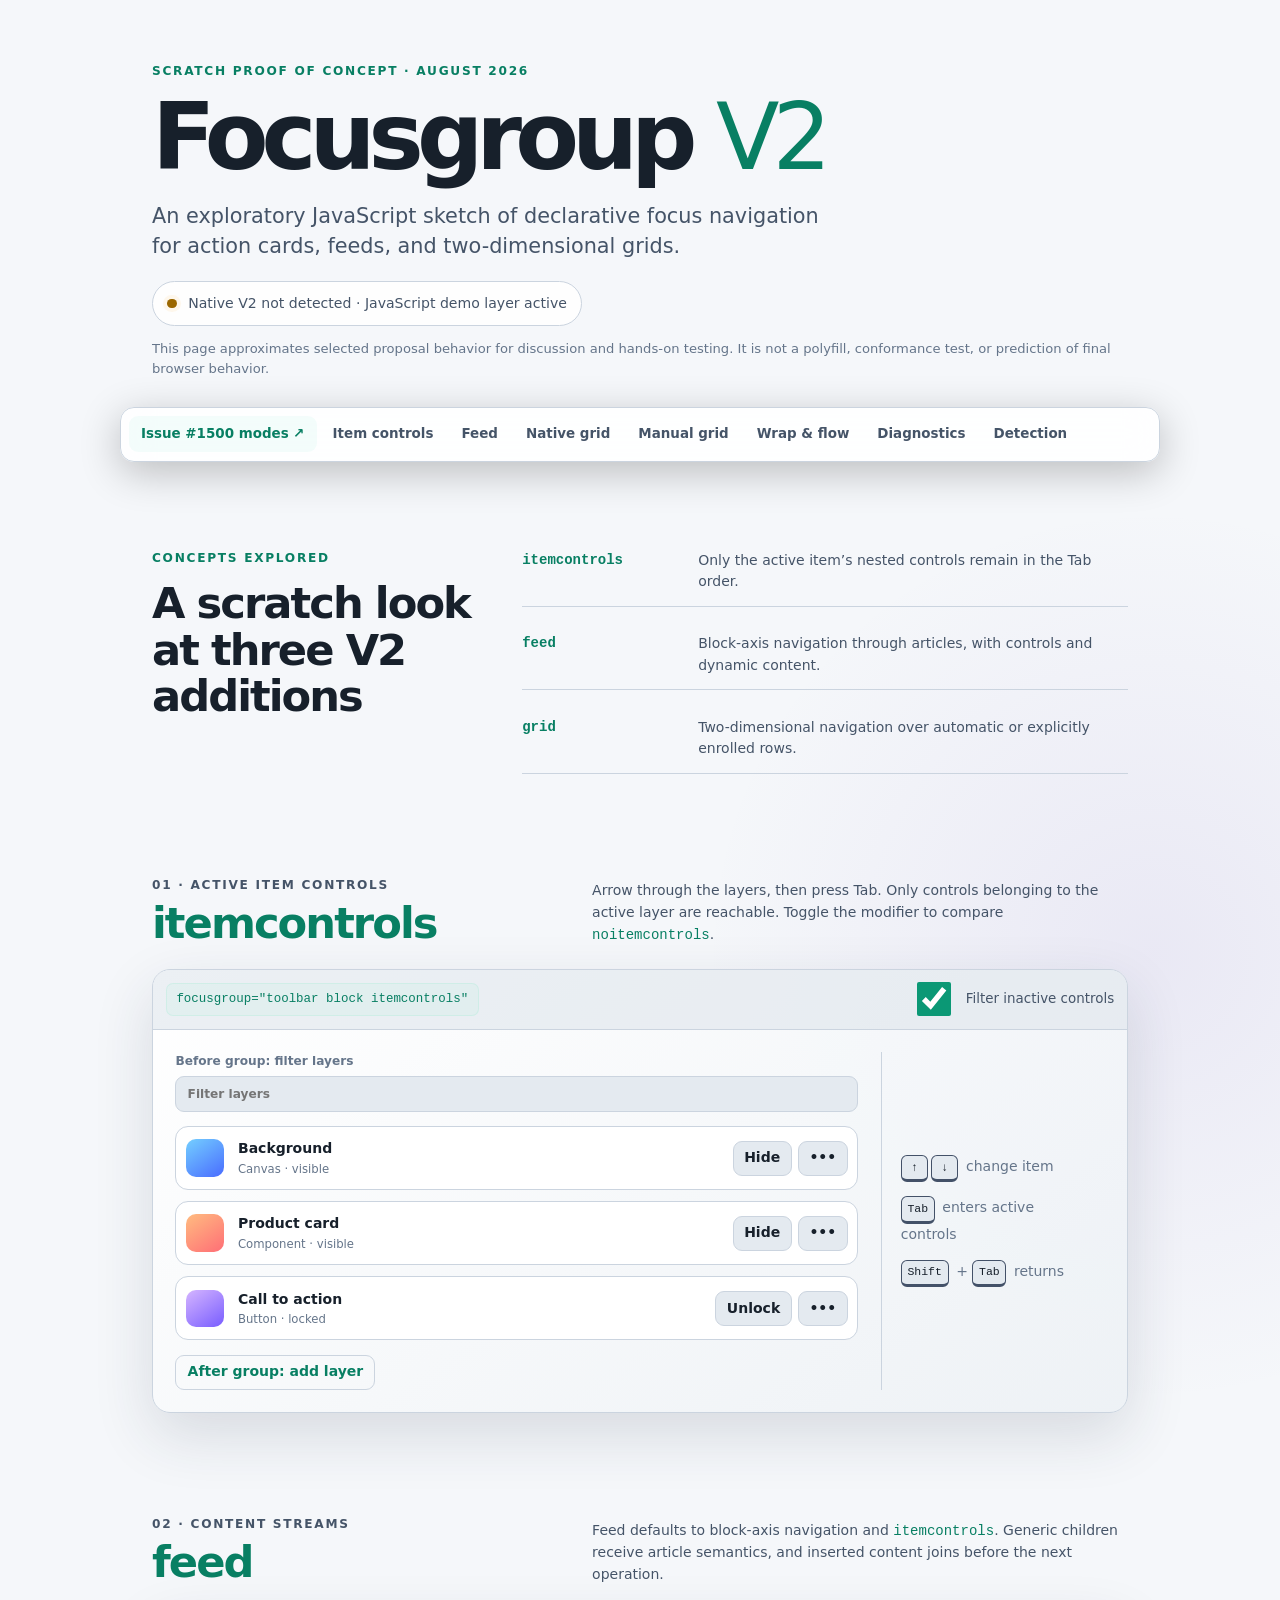
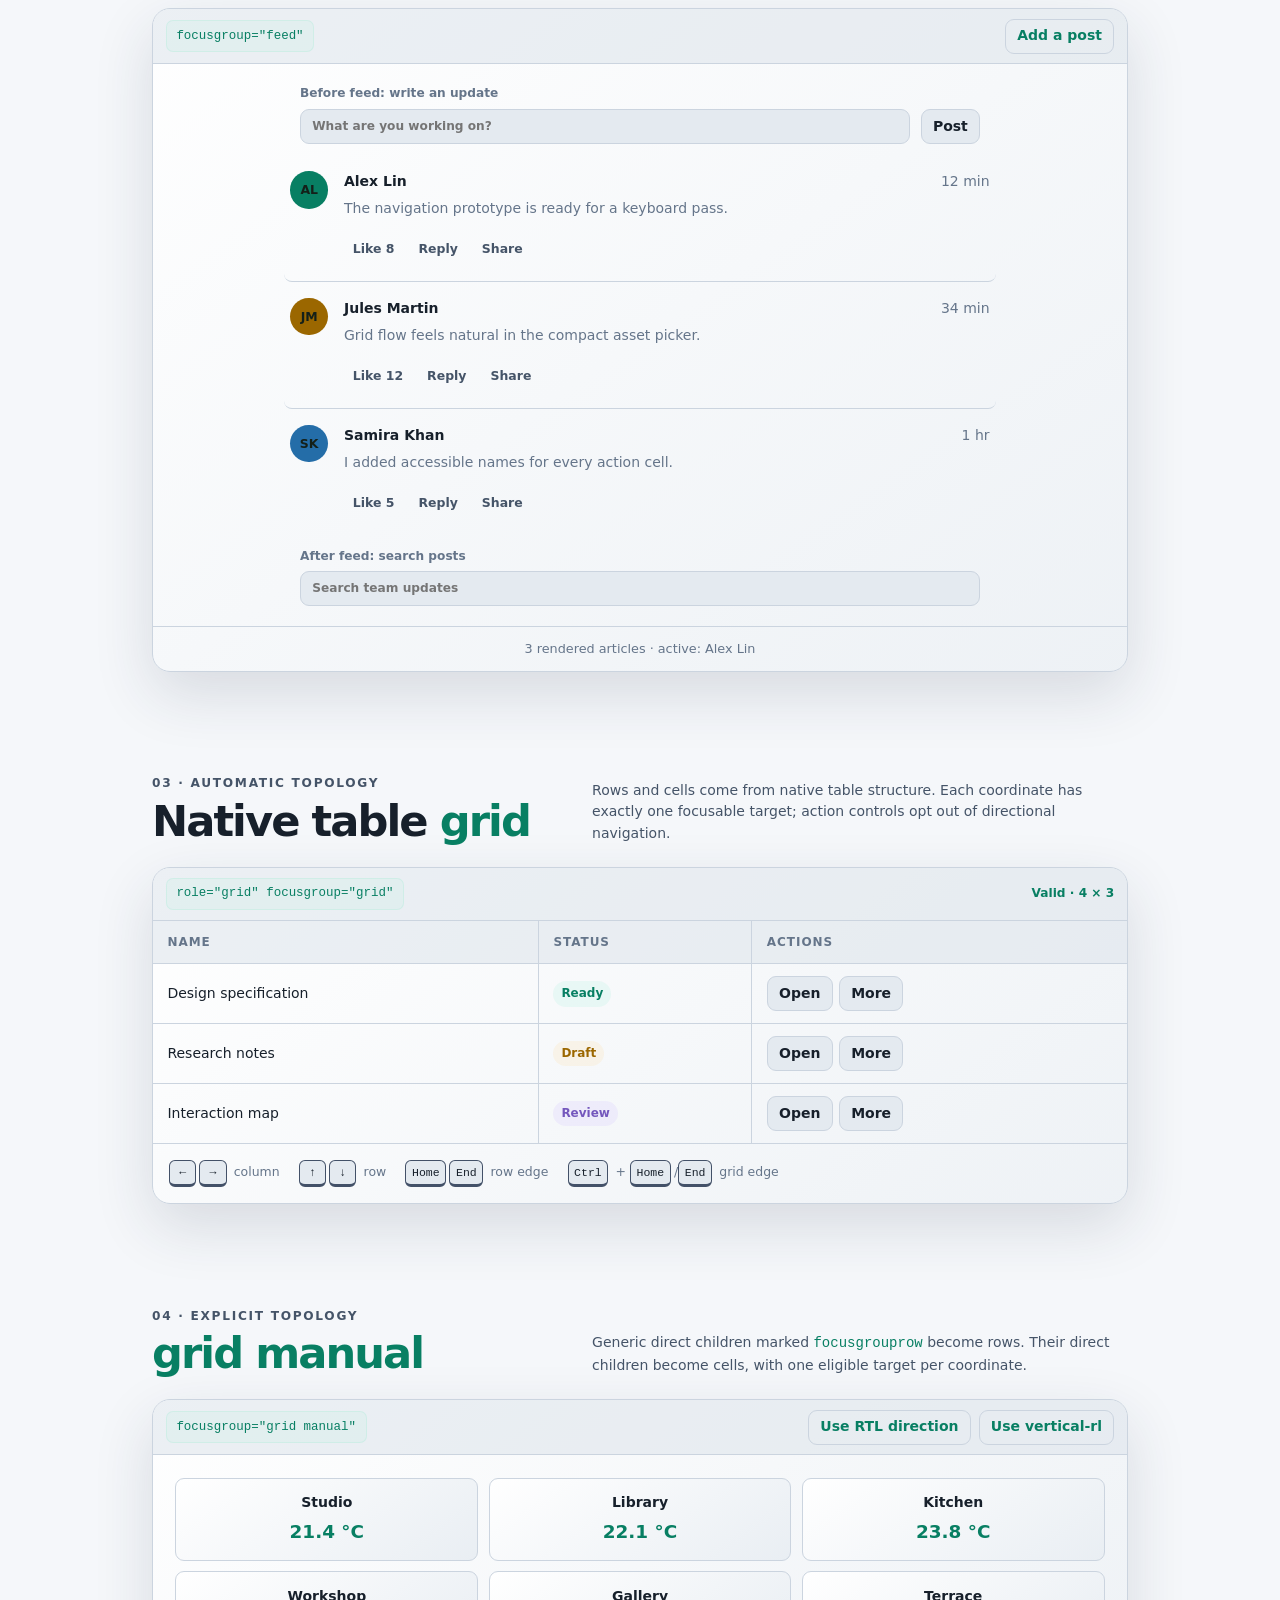
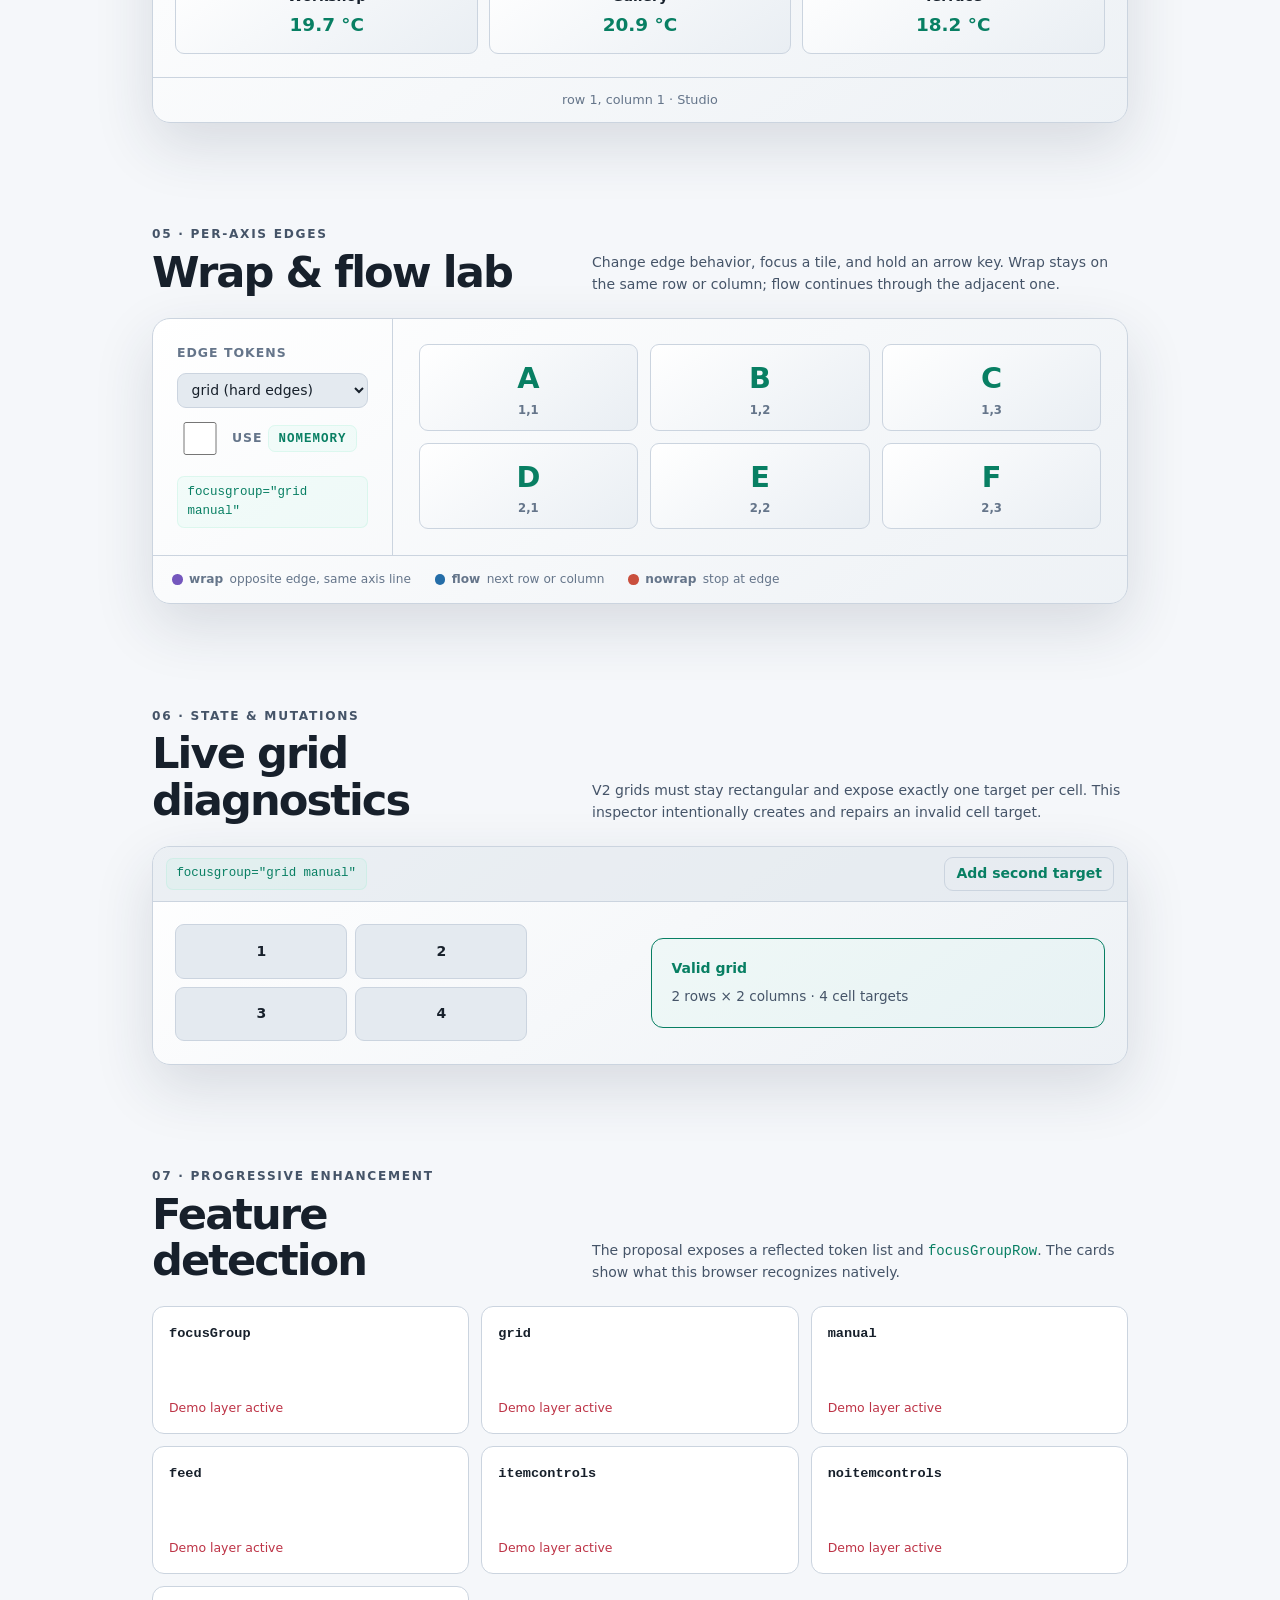
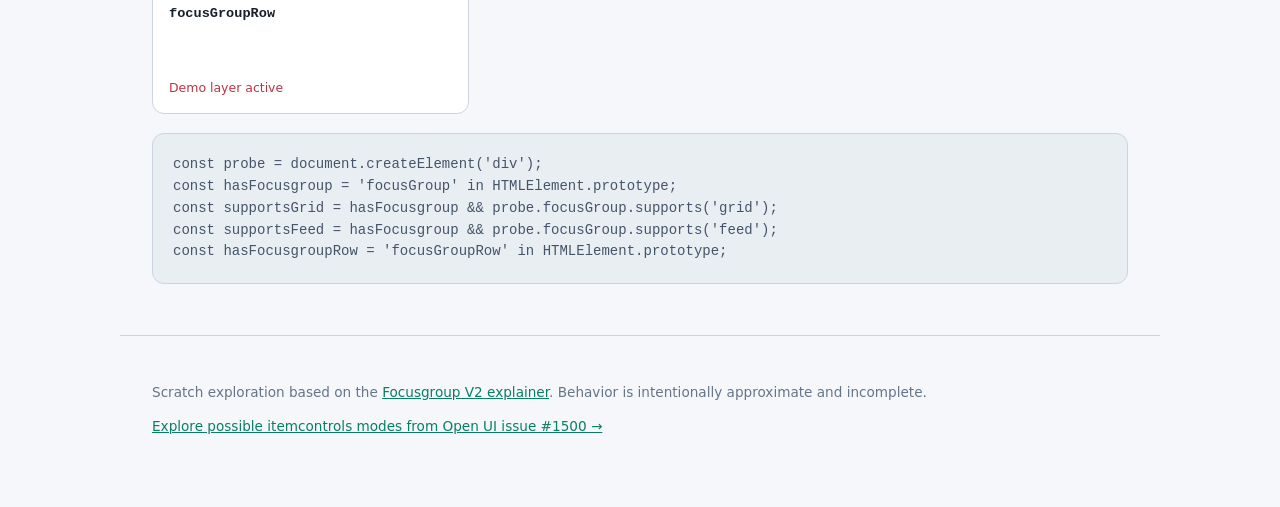
==== commit 592748a8: "Explore standalone itemcontrols modes Add a linked scratch page for Open UI issue #1500. Compare hyp" ====
--- a/index.html
+++ b/index.html
@@ -29,6 +29,7 @@
   </header>
 
   <nav class="toc" aria-label="Demo sections">
+    <a class="toc-feature" href="itemcontrols-modes.html">Issue #1500 modes ↗</a>
     <a href="#itemcontrols">Item controls</a>
     <a href="#feed">Feed</a>
     <a href="#native-grid">Native grid</a>
@@ -420,6 +421,7 @@
       <a href="https://open-ui.org/components/focusgroup-v2.explainer/" target="_blank" rel="noopener">Focusgroup V2 explainer</a>.
       Behavior is intentionally approximate and incomplete.
     </p>
+    <p><a href="itemcontrols-modes.html">Explore possible itemcontrols modes from Open UI issue #1500 →</a></p>
   </footer>
 </body>
 </html>
--- a/styles.css
+++ b/styles.css
@@ -180,6 +180,247 @@
   padding: 0 2rem;
 }
 
+.toc-feature {
+  color: var(--accent) !important;
+  background: rgb(121 231 196 / 8%);
+}
+
+.modes-hero h1 span {
+  display: inline;
+  color: var(--accent);
+  font: inherit;
+}
+
+.modes-intro > p {
+  margin: 0;
+  color: var(--text-soft);
+}
+
+.mode-lab-shell {
+  display: grid;
+}
+
+.mode-picker {
+  display: flex;
+  flex-wrap: wrap;
+  gap: 0.45rem;
+  padding: 0.7rem;
+  border-bottom: 1px solid var(--line);
+}
+
+.mode-picker button {
+  display: flex;
+  align-items: center;
+  gap: 0.4rem;
+  padding: 0.35rem 0.65rem;
+  border: 1px solid var(--line);
+  border-radius: 999px;
+  background: var(--surface);
+  cursor: pointer;
+}
+
+.mode-picker [aria-checked="true"] {
+  border-color: var(--accent-strong);
+  background: rgb(121 231 196 / 10%);
+}
+
+.mode-stage {
+  display: grid;
+  grid-template-columns: minmax(18rem, 1fr) auto;
+  gap: 1rem;
+  align-items: center;
+  padding: 1.4rem;
+}
+
+.exploration-card {
+  border: 1px solid var(--line);
+  border-radius: 14px;
+  background: var(--surface);
+}
+
+.exploration-card {
+  display: grid;
+  grid-template-columns: 4.5rem 1fr;
+  gap: 0.9rem;
+  padding: 0.8rem;
+}
+
+.exploration-card:focus-within {
+  border-color: var(--accent-strong);
+  box-shadow: 0 0 0 2px rgb(121 231 196 / 8%);
+}
+
+.card-art {
+  grid-row: 1 / span 2;
+  min-height: 5rem;
+  border-radius: 10px;
+}
+
+.card-art.coral {
+  background: linear-gradient(145deg, #ffbc80, #ff6e76);
+}
+
+.card-kicker {
+  margin: 0;
+  color: var(--accent);
+  font-size: 0.7rem;
+  font-weight: 800;
+  letter-spacing: 0.08em;
+  text-transform: uppercase;
+}
+
+.exploration-card h3 {
+  margin: 0;
+}
+
+.exploration-card p {
+  margin: 0.2rem 0;
+  color: var(--muted);
+}
+
+.exploration-actions {
+  display: flex;
+  flex-wrap: wrap;
+  gap: 0.4rem;
+  align-items: center;
+}
+
+.exploration-actions a {
+  display: inline-grid;
+  min-height: 2.1rem;
+  place-items: center;
+  padding: 0.35rem 0.7rem;
+  border: 1px solid var(--line);
+  border-radius: 9px;
+  background: var(--surface-3);
+  text-decoration: none;
+  font-weight: 650;
+}
+
+.mode-readout {
+  display: grid;
+  gap: 0.6rem;
+  padding: 0.8rem 1rem;
+  border-top: 1px solid var(--line);
+  color: var(--text-soft);
+}
+
+.mode-readout p {
+  margin: 0;
+}
+
+.mode-readout output {
+  color: var(--muted);
+  font-size: 0.8rem;
+}
+
+.simplified-markup {
+  margin: 0;
+}
+
+.mode-comparison {
+  display: grid;
+  grid-template-columns: repeat(4, 1fr);
+  gap: 0.7rem;
+}
+
+.mode-comparison article {
+  display: grid;
+  gap: 0.5rem;
+  align-content: start;
+  min-height: 10rem;
+  padding: 1rem;
+  border: 1px solid var(--line);
+  border-radius: 12px;
+  background: var(--surface);
+}
+
+.mode-comparison p {
+  margin: 0;
+  color: var(--muted);
+}
+
+.submenu-shell {
+  display: block;
+}
+
+.cross-axis-menu {
+  display: grid;
+  gap: 0.45rem;
+  padding: 1.2rem;
+}
+
+.menu-branch {
+  display: grid;
+  grid-template-columns: minmax(10rem, 0.75fr) minmax(14rem, 1.25fr);
+  gap: 0.75rem;
+  align-items: start;
+}
+
+.menu-parent {
+  display: flex;
+  justify-content: space-between;
+  gap: 1rem;
+  padding: 0.65rem 0.8rem;
+  border: 1px solid var(--line);
+  border-radius: 9px;
+  background: var(--surface);
+}
+
+.submenu-panel {
+  display: block;
+}
+
+.submenu-panel [data-nested-focusgroup] {
+  display: grid;
+  grid-template-columns: 1fr;
+  gap: 0.5rem;
+}
+
+.submenu-panel[hidden] {
+  display: none;
+}
+
+.submenu-shell .status-line {
+  border-top: 1px solid var(--line);
+}
+
+.cross-axis-markup {
+  padding: 1rem;
+  border-top: 1px solid var(--line);
+}
+
+.cross-axis-markup p {
+  margin: 0 0 0.5rem;
+  color: var(--muted);
+  font-size: 0.78rem;
+  font-weight: 700;
+}
+
+.cross-axis-markup pre {
+  margin: 0;
+}
+
+@media (max-width: 760px) {
+  .mode-stage {
+    grid-template-columns: 1fr;
+  }
+
+  .mode-comparison {
+    grid-template-columns: 1fr 1fr;
+  }
+
+  .menu-branch {
+    grid-template-columns: 1fr;
+  }
+}
+
+@media (max-width: 500px) {
+  .mode-comparison {
+    grid-template-columns: 1fr;
+  }
+}
+
 section {
   padding: 3.2rem 0;
   scroll-margin-top: 5rem;
